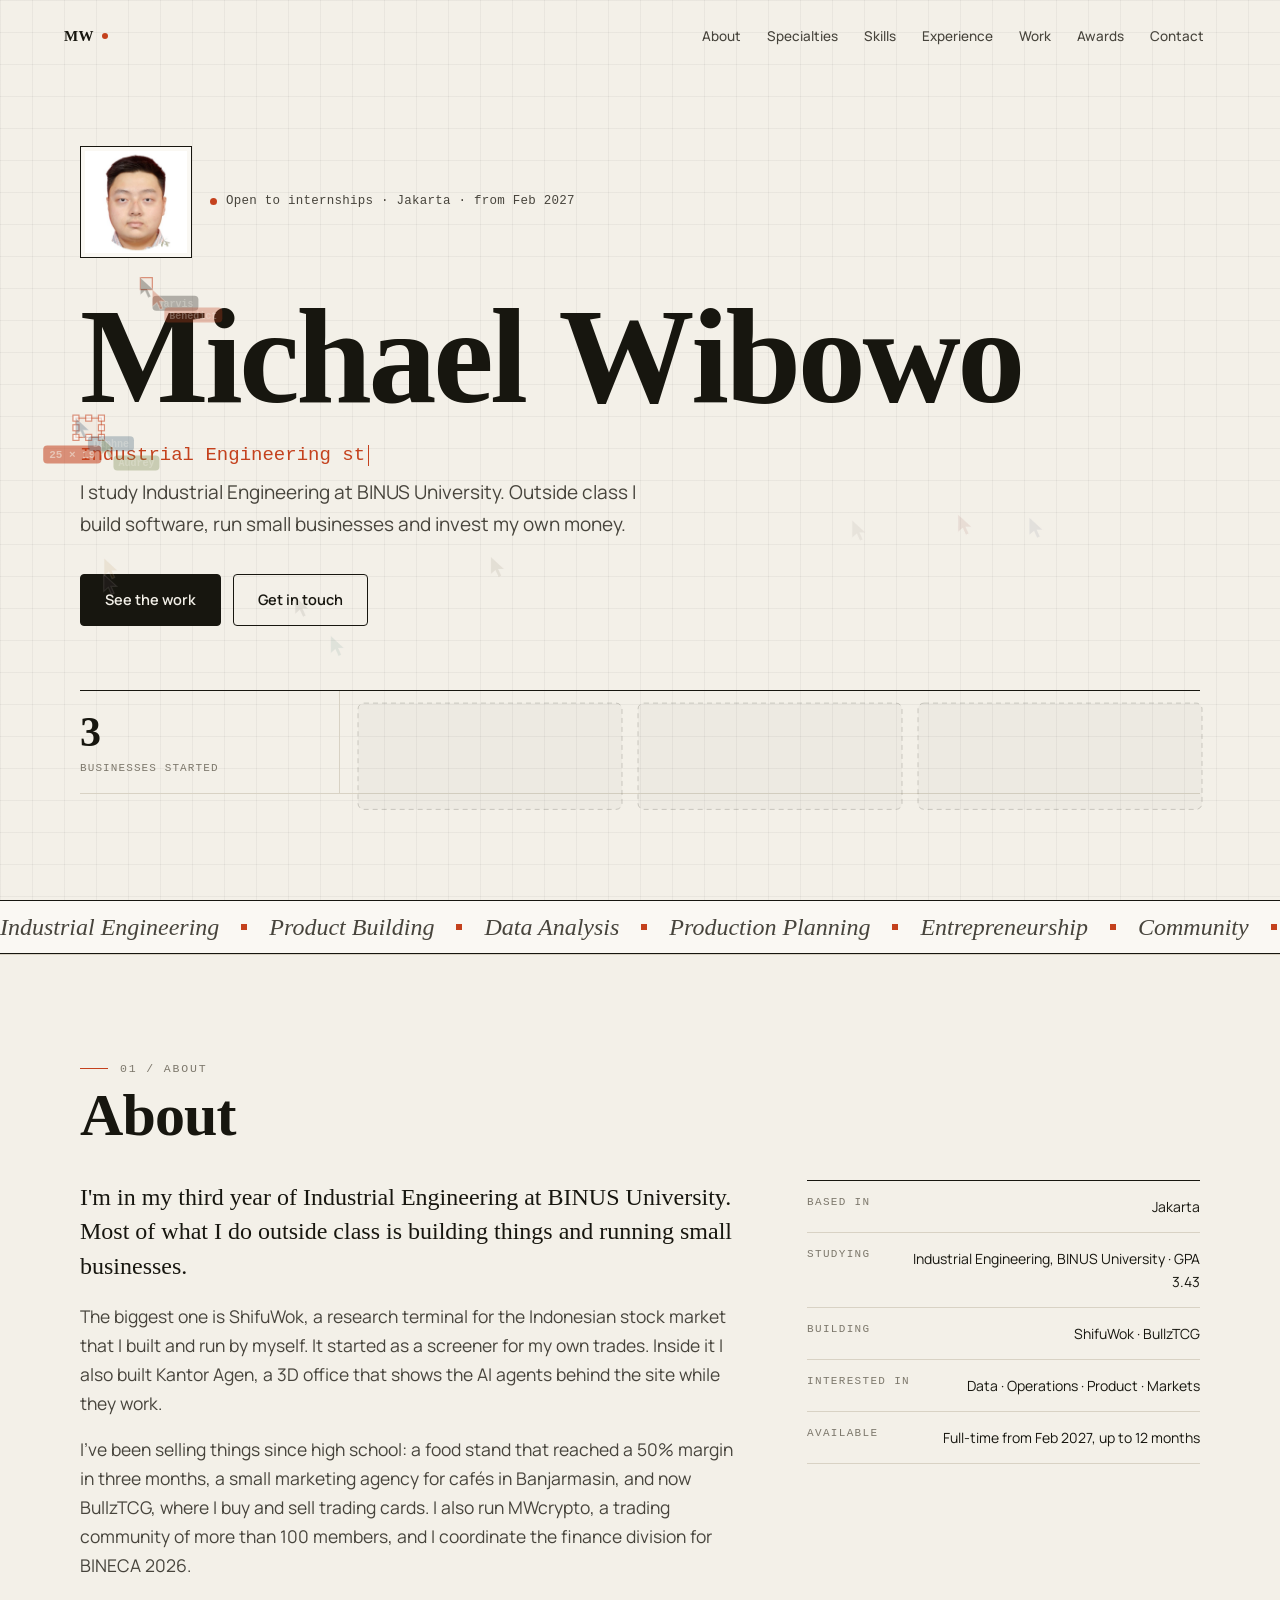
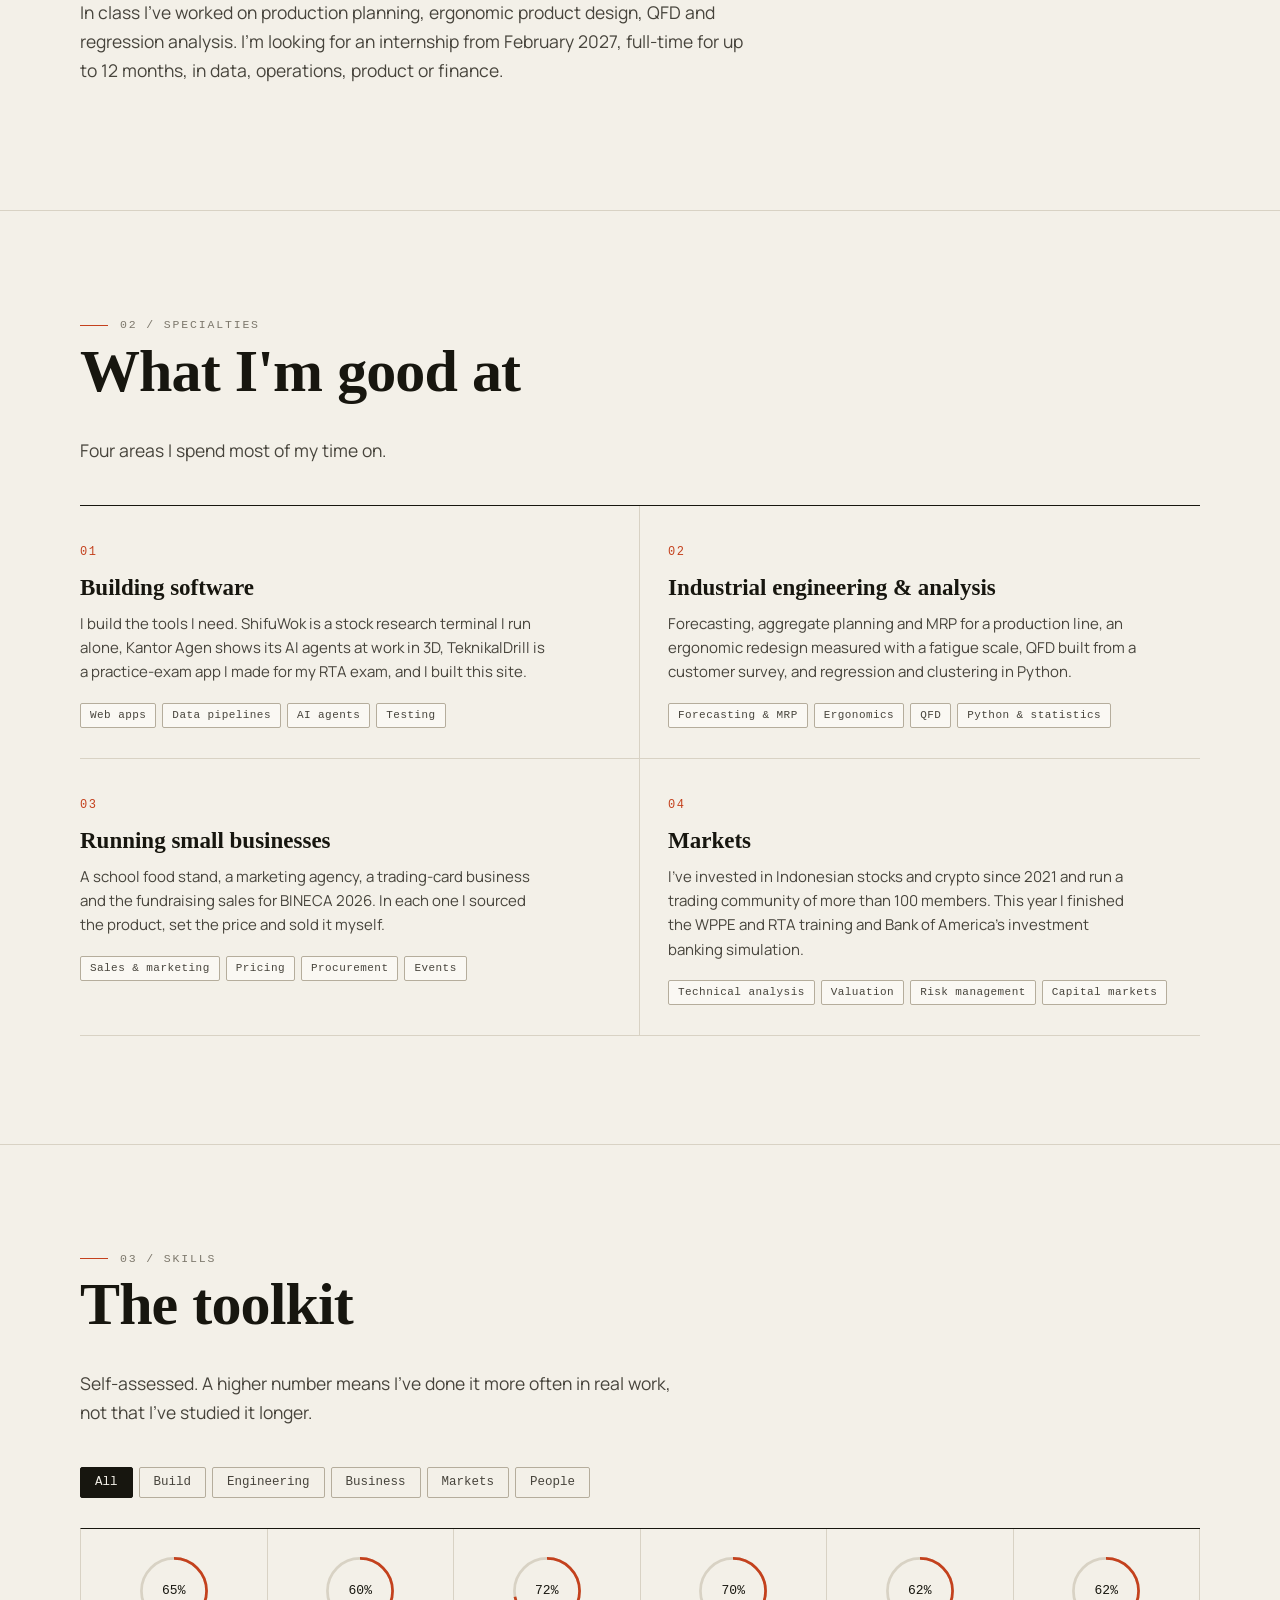
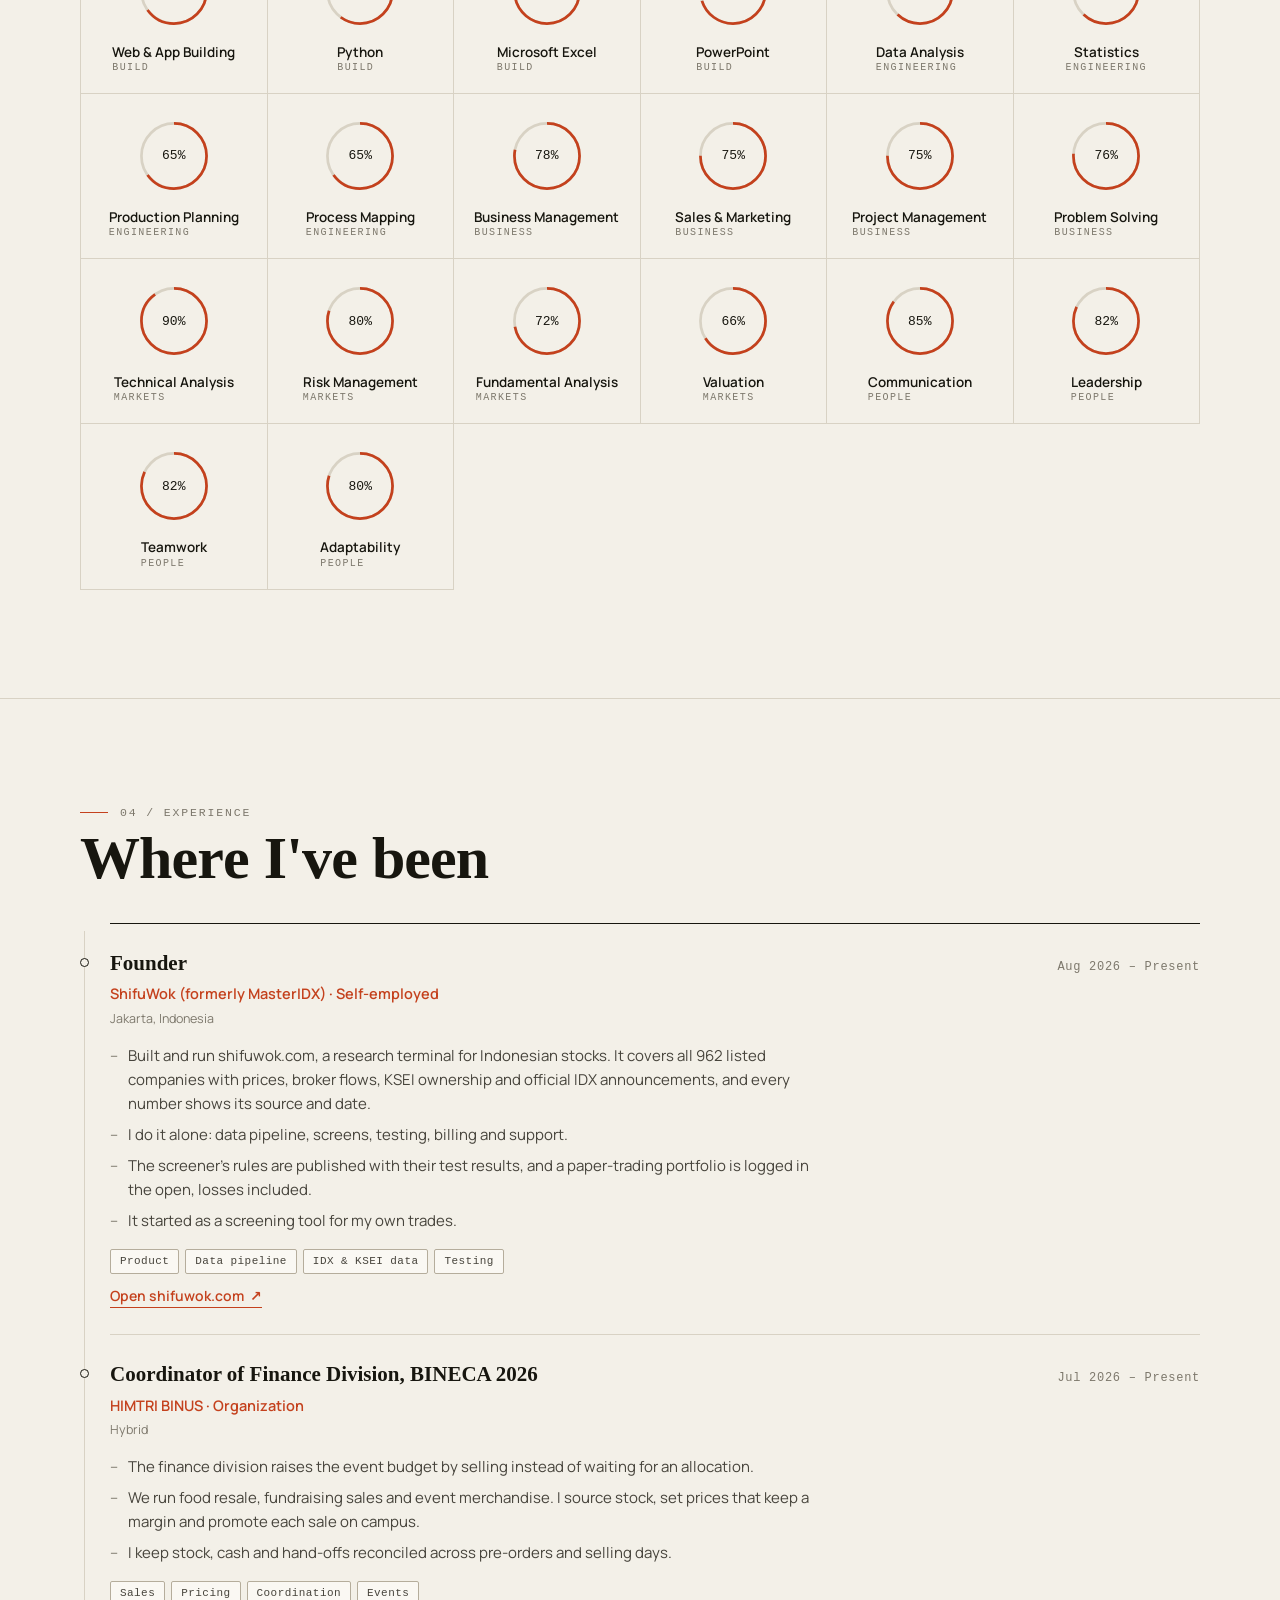
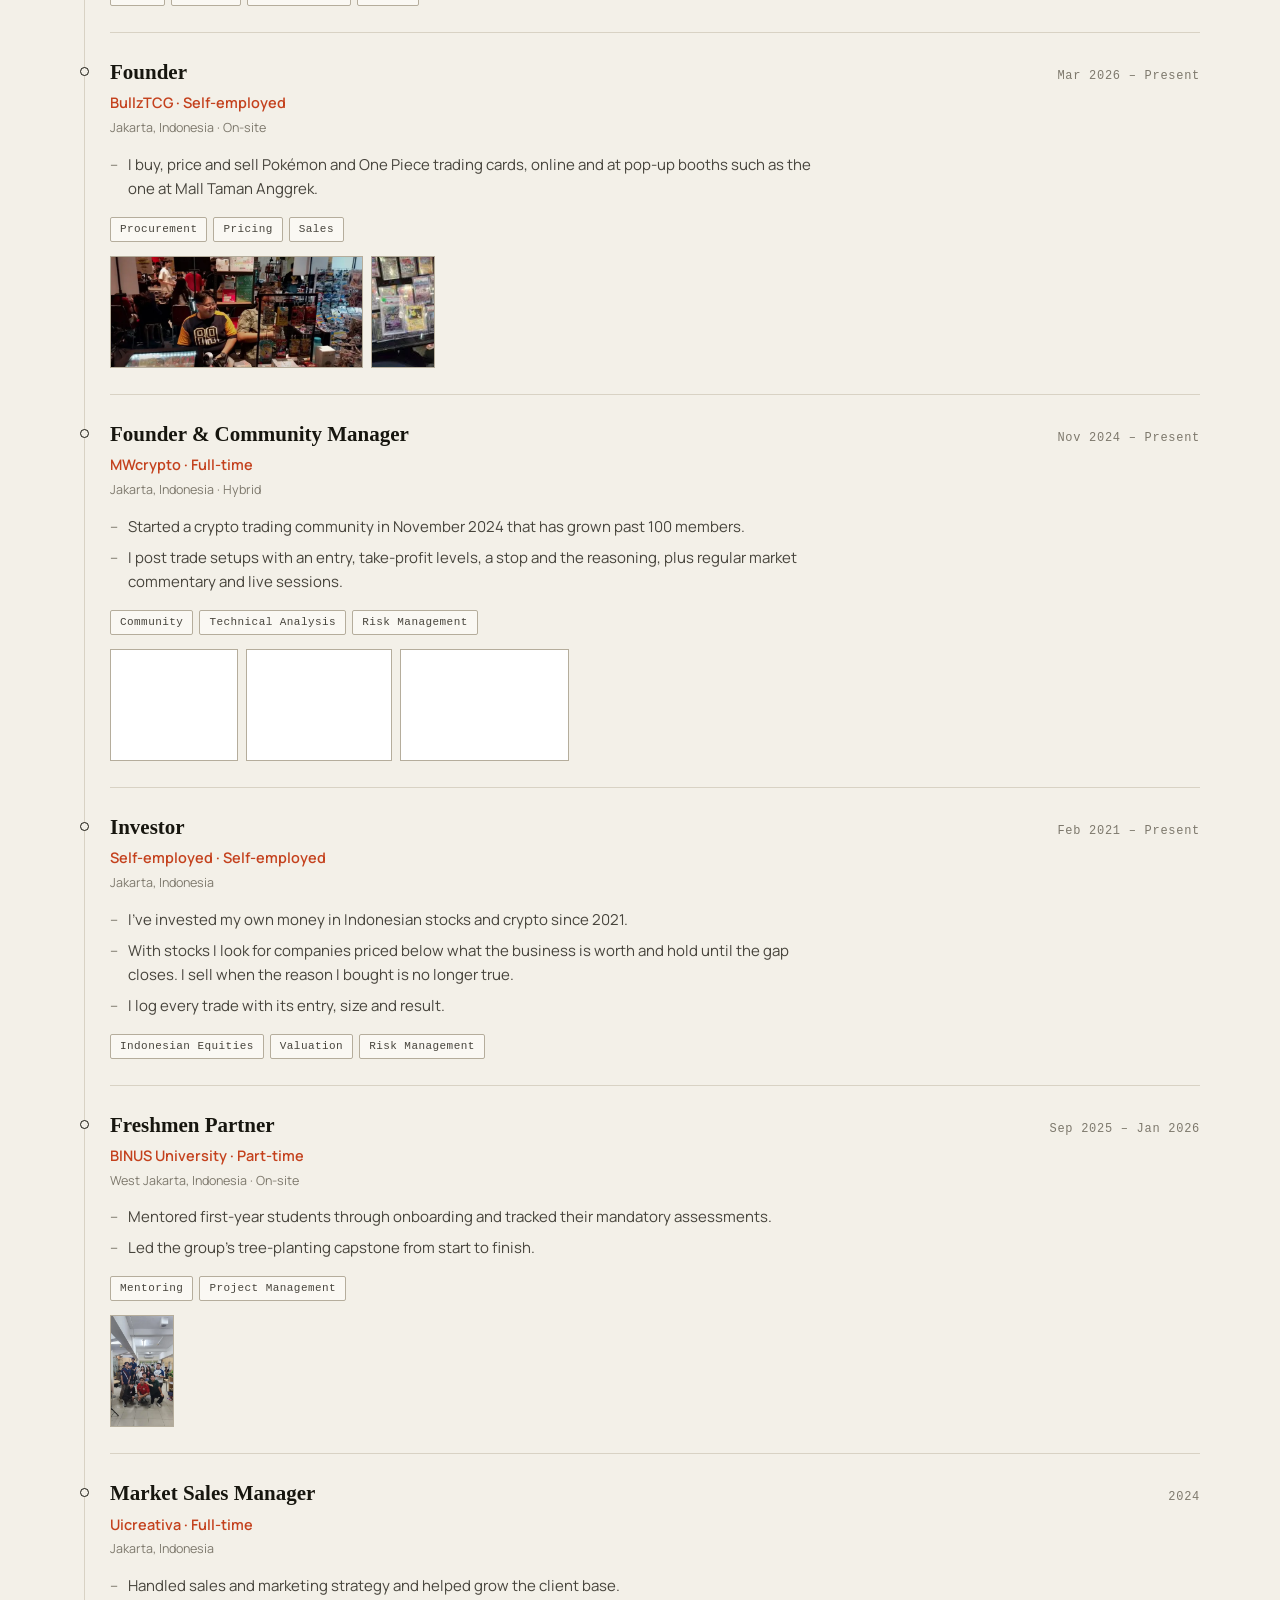
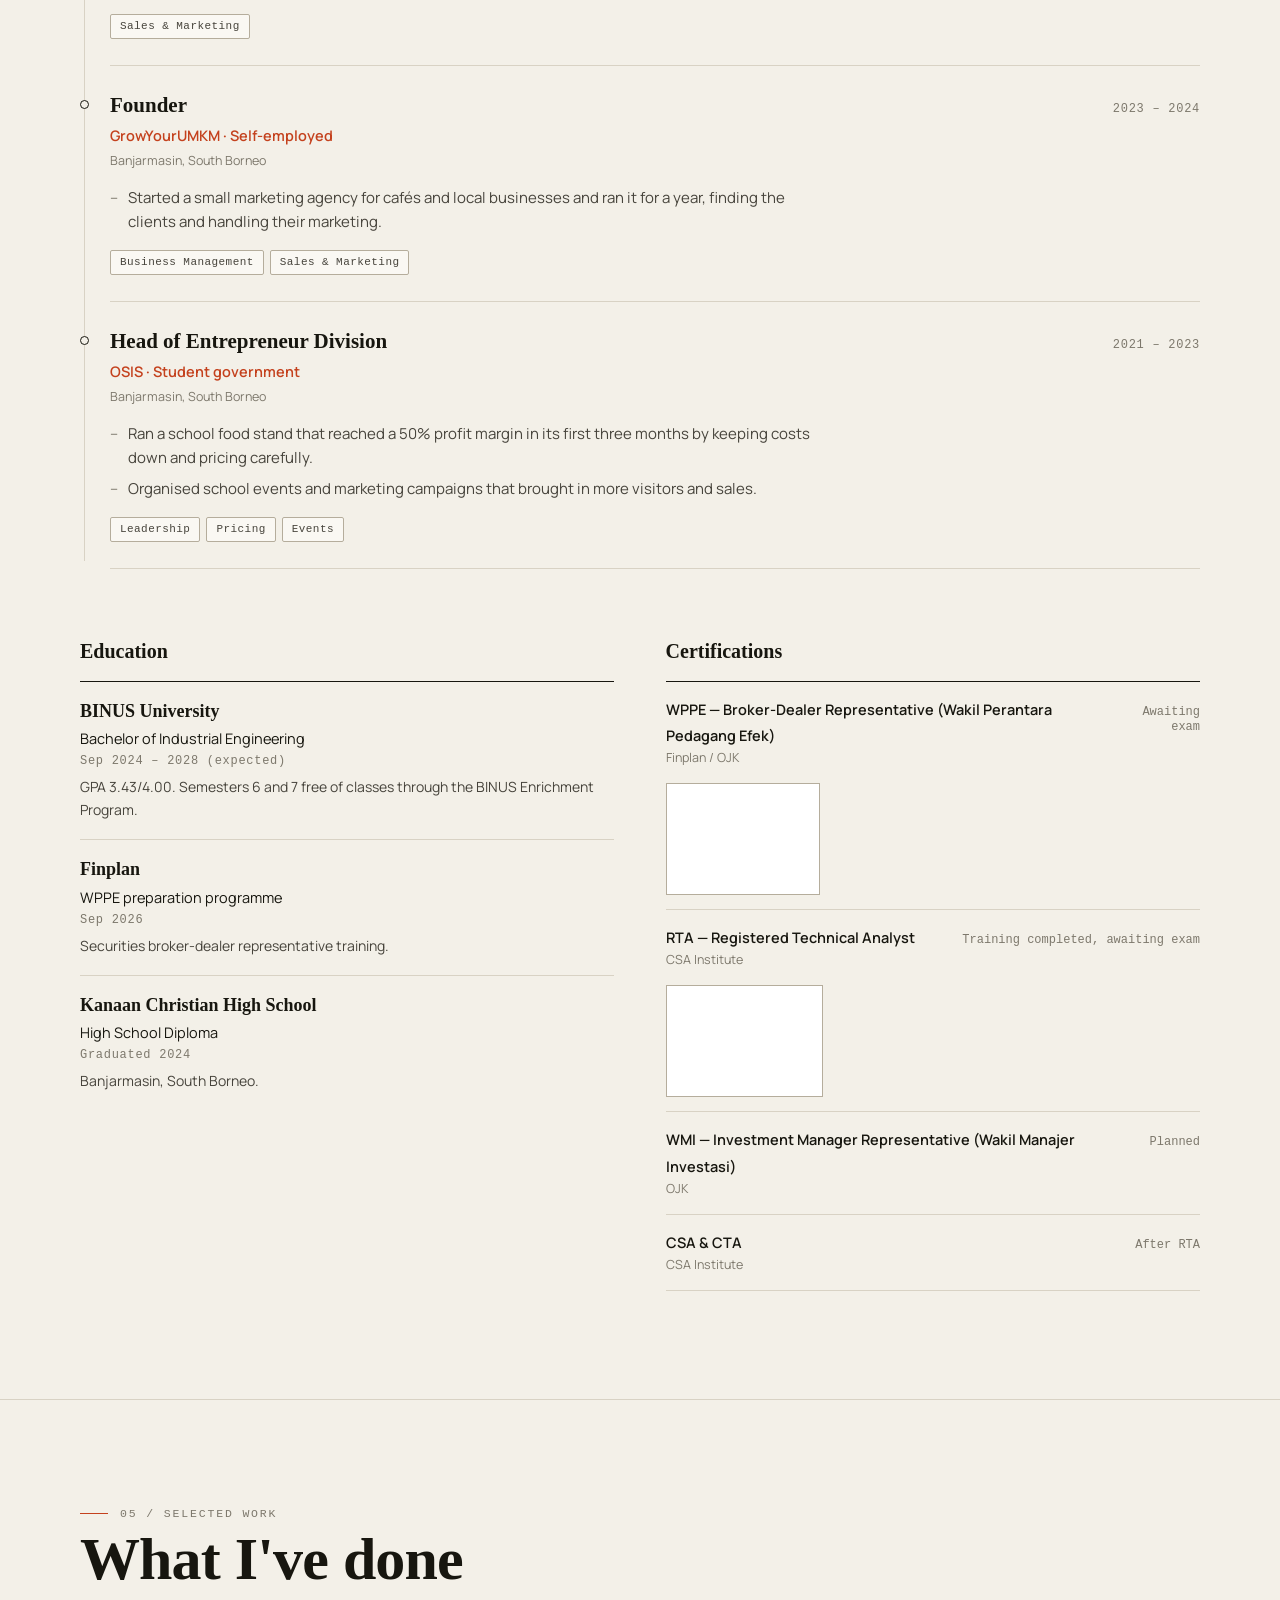
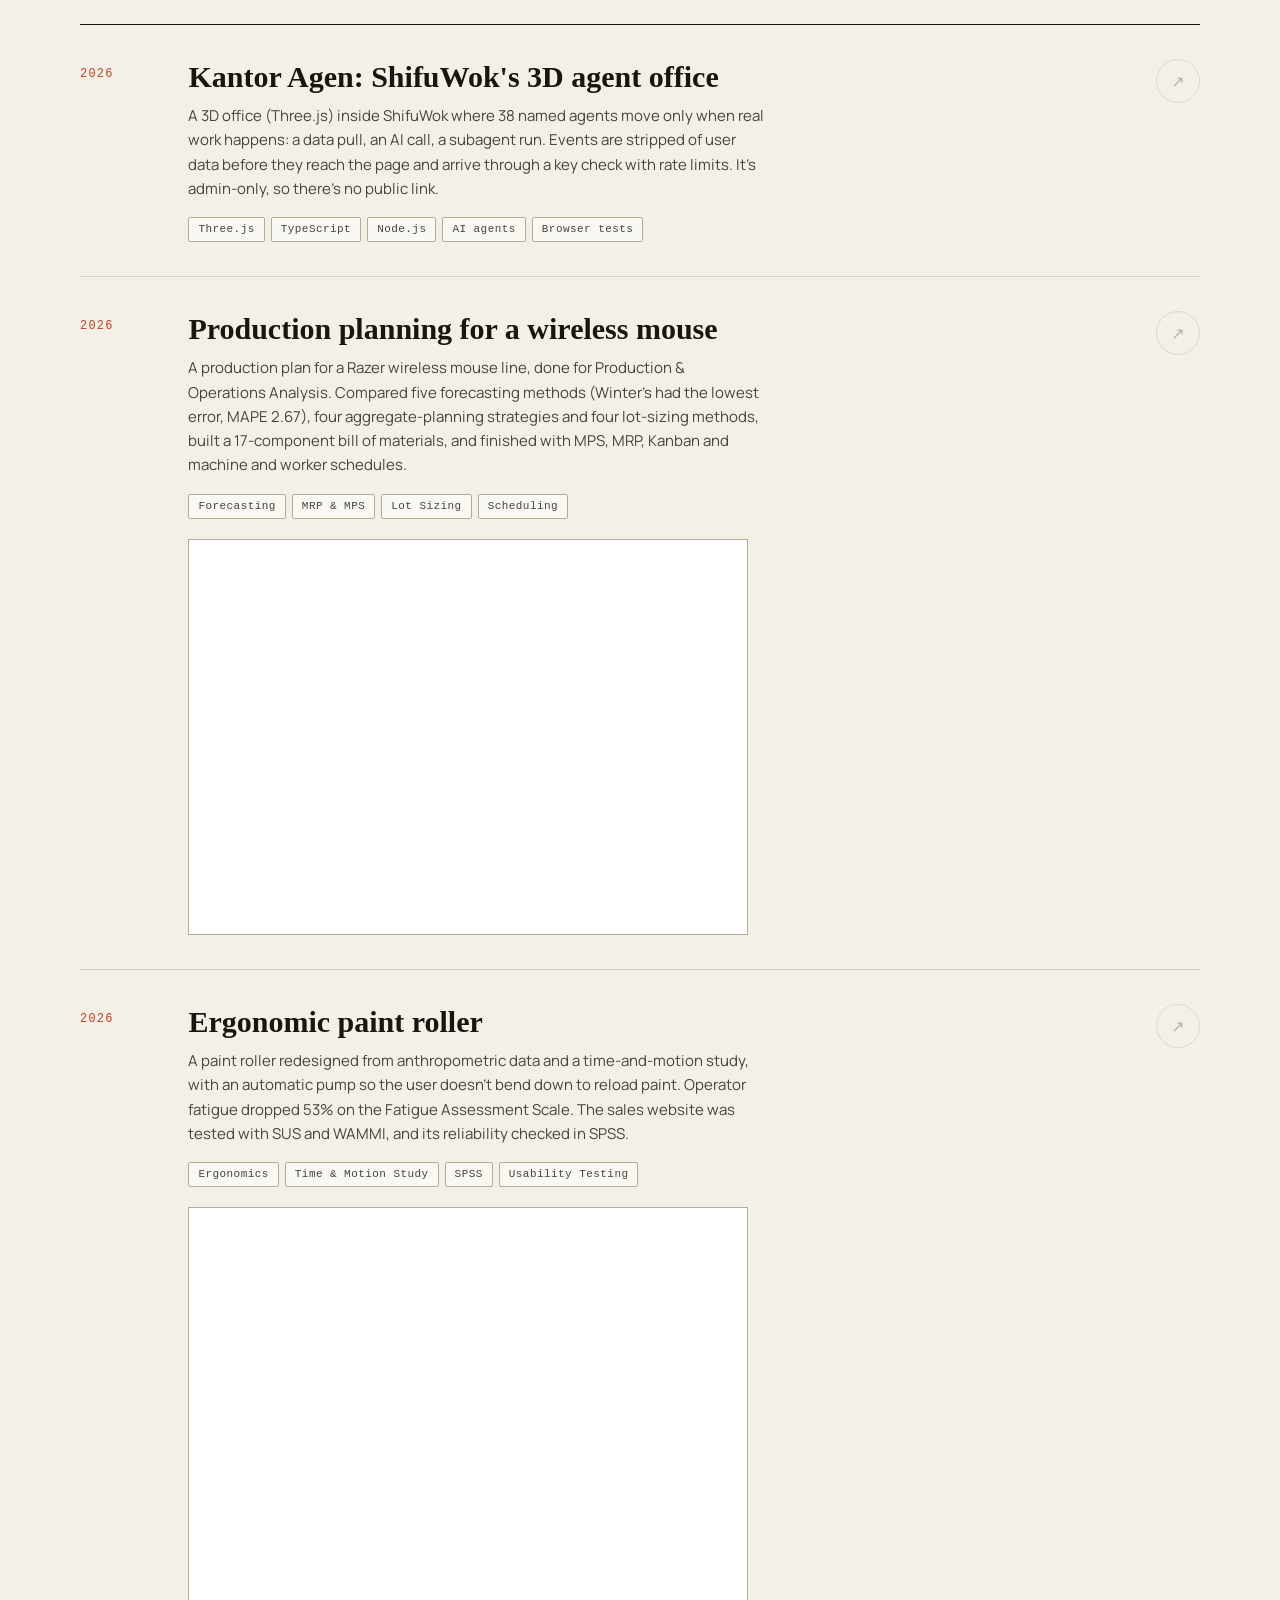
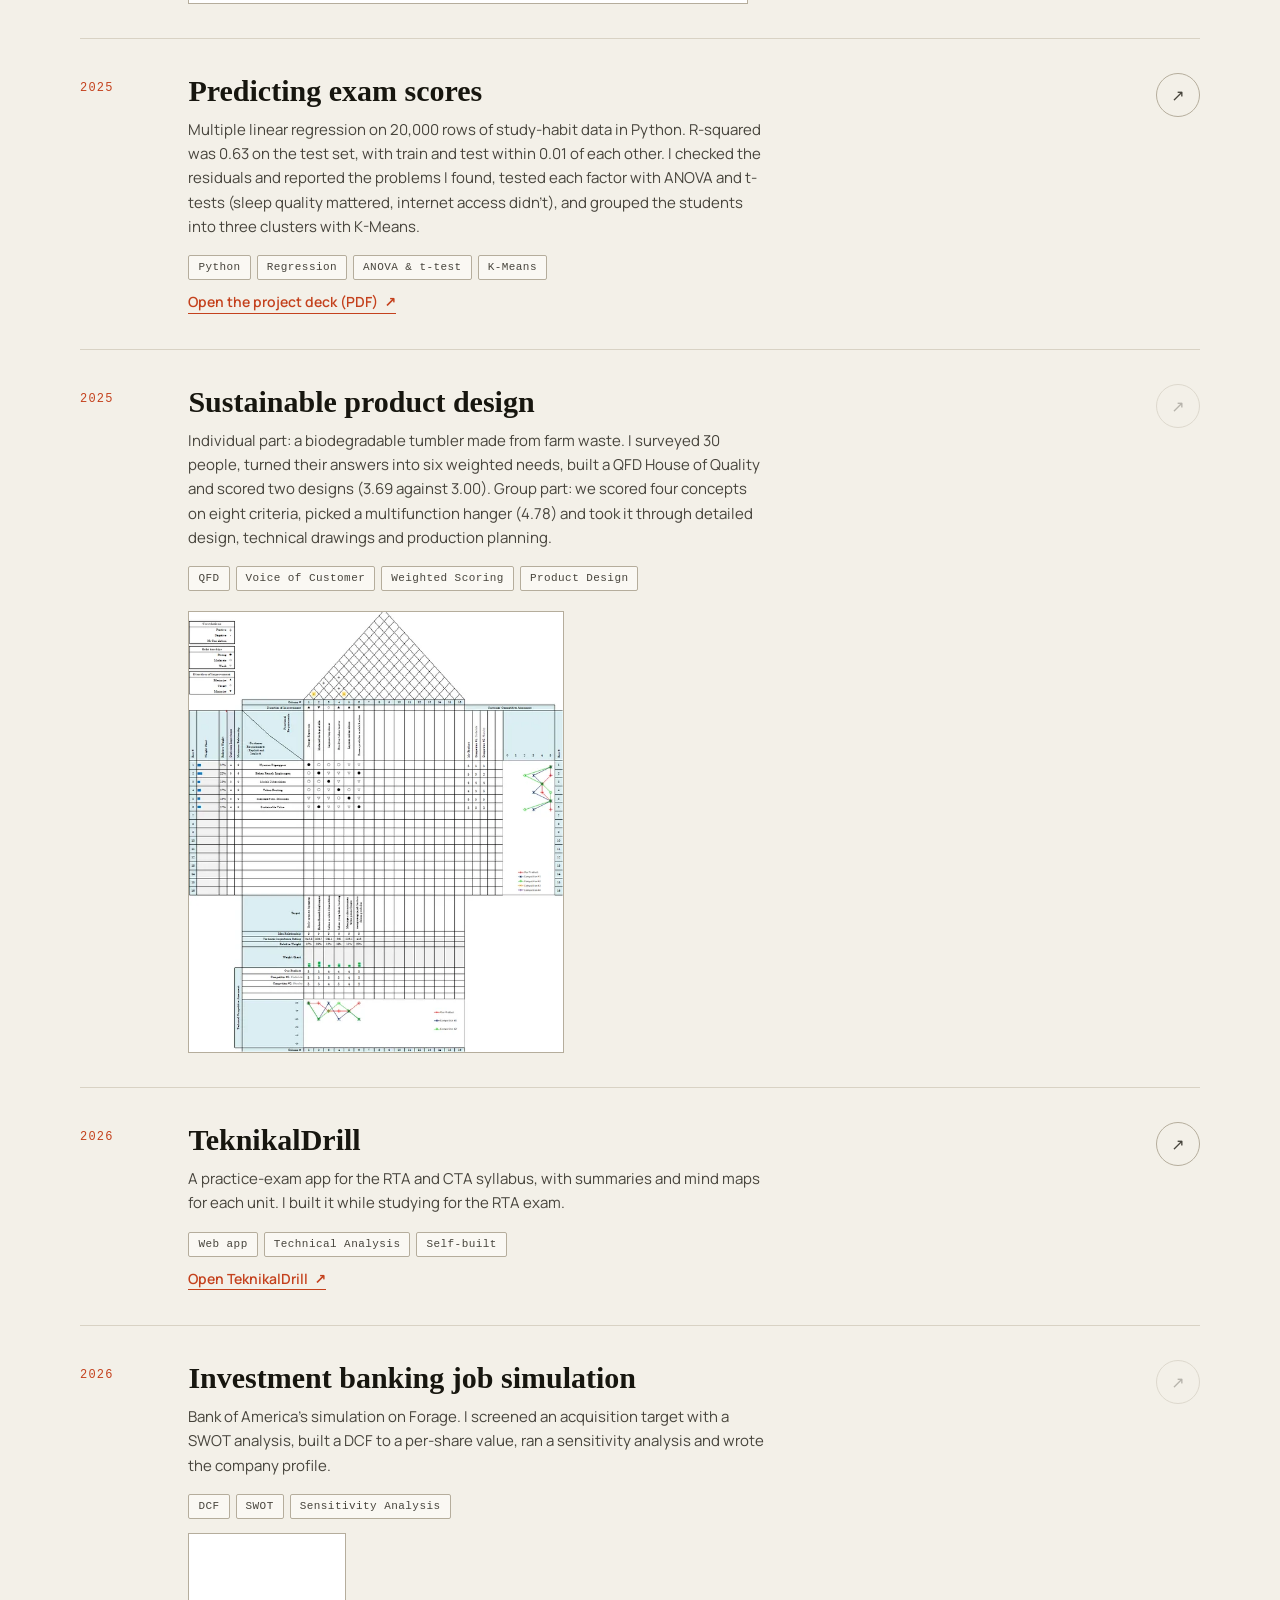
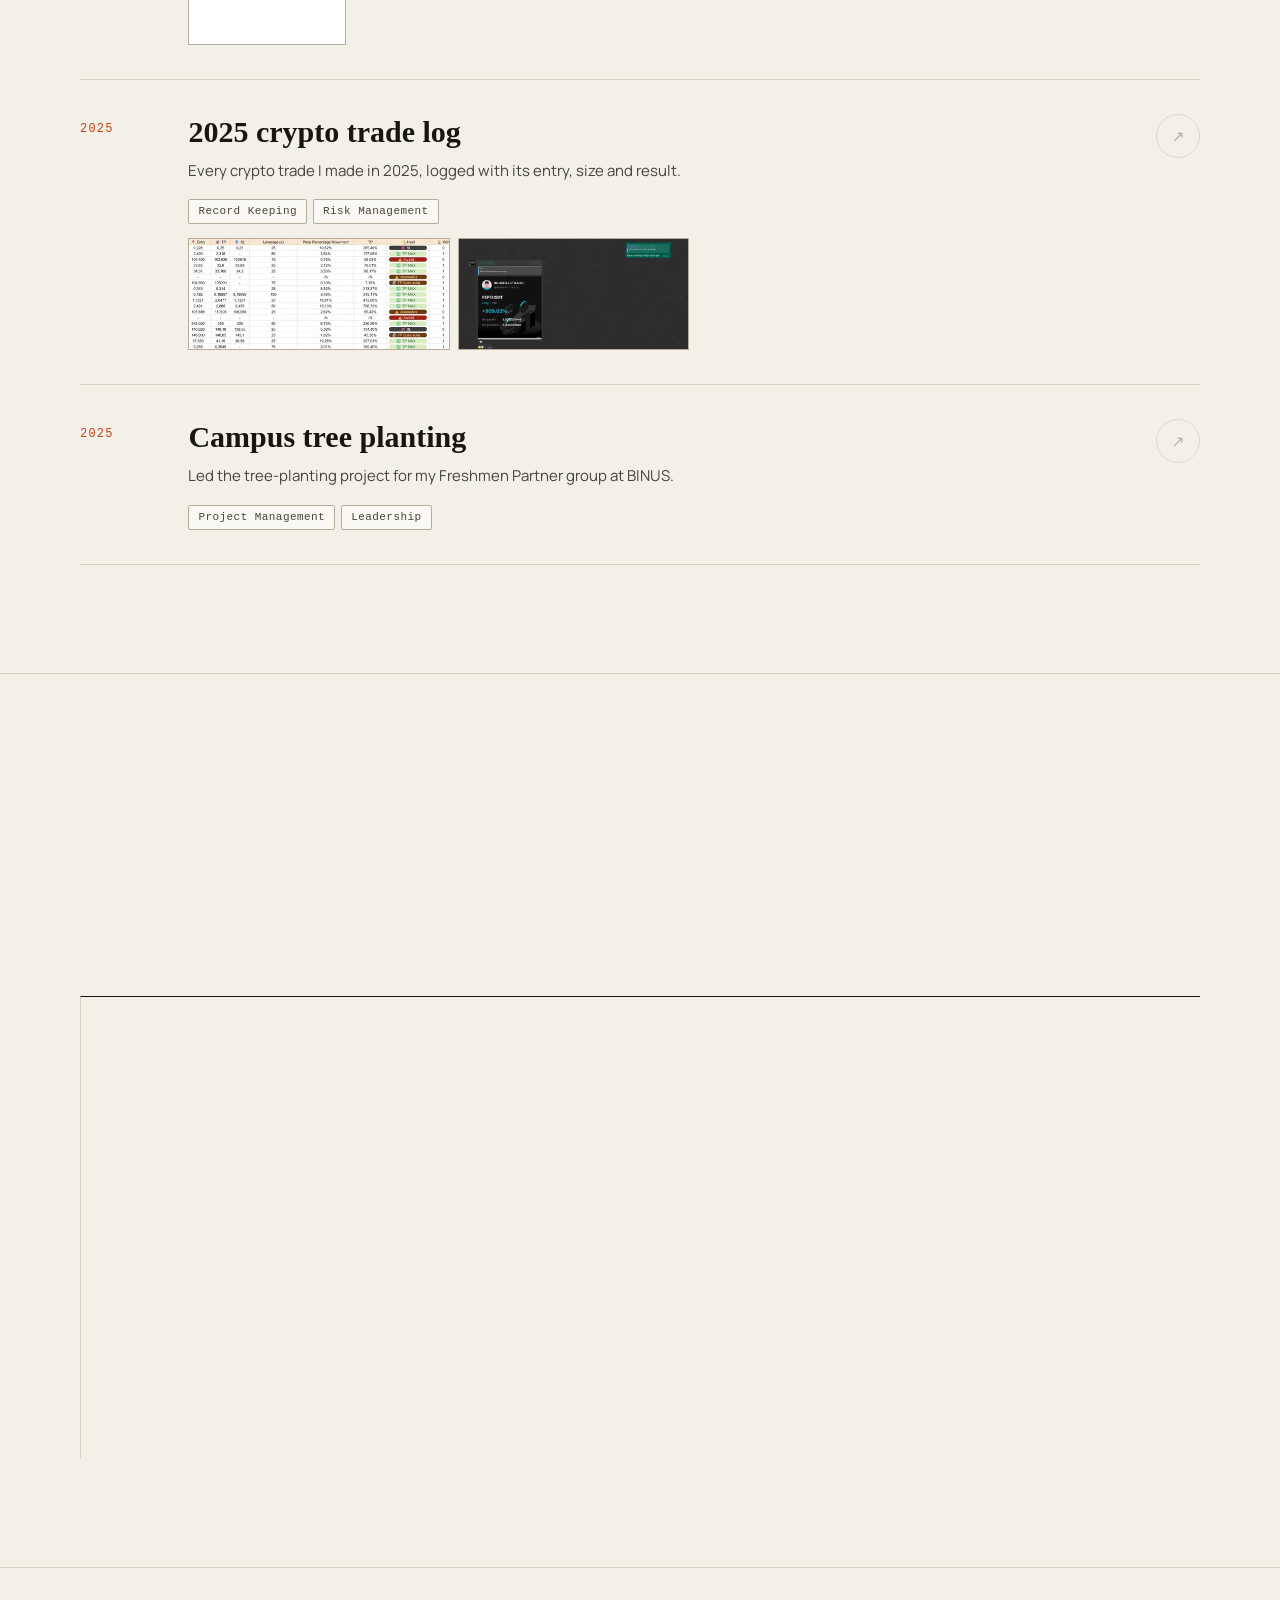
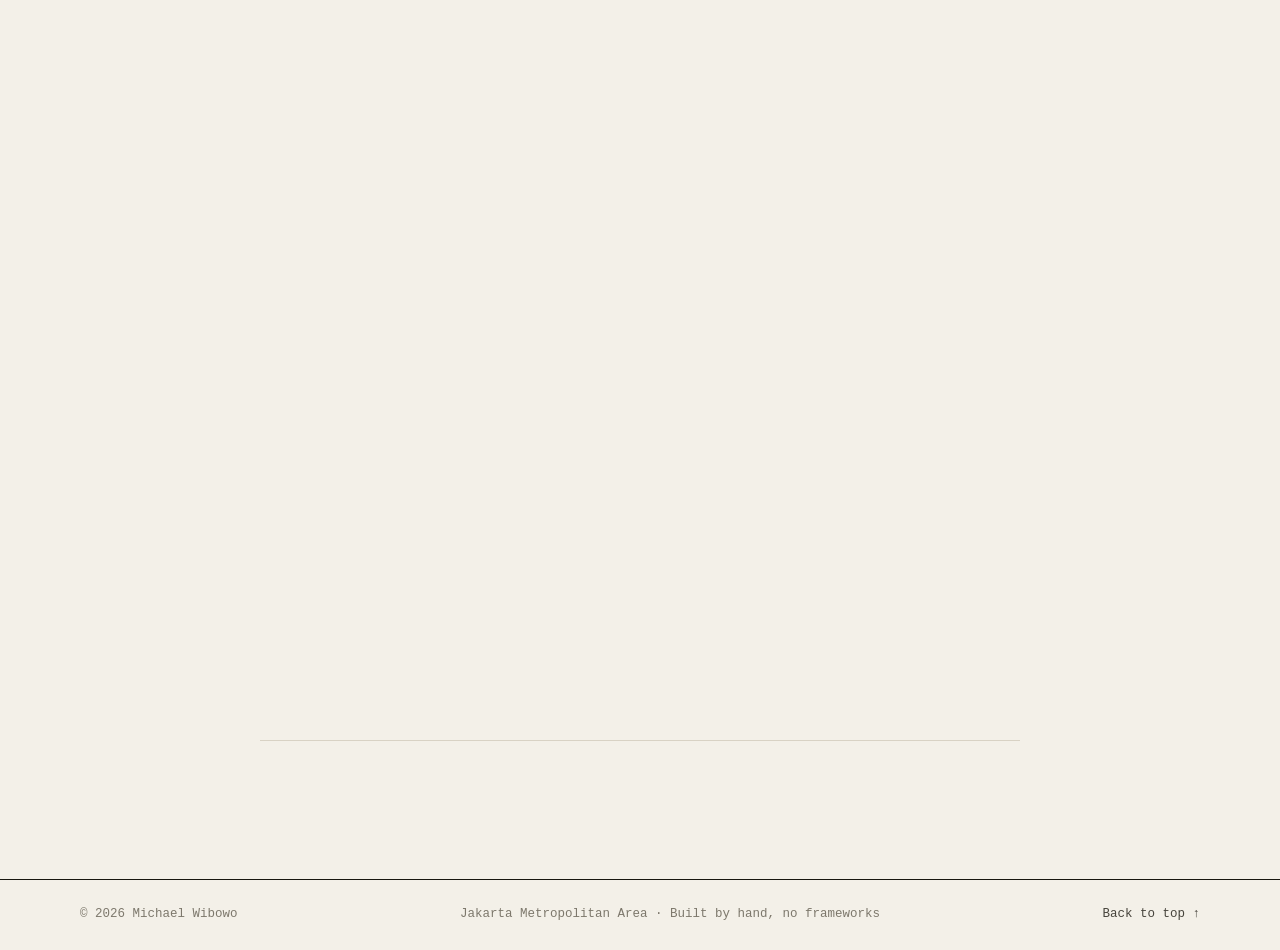
==== index.html @ 93b5dc85 "Rombak desain: kertas dan tinta, satu warna aksen, judul serif Tampilan lama (latar hitam, gradien c" ====
<!doctype html>
<html lang="en">
<head>
<meta charset="utf-8">
<meta name="viewport" content="width=device-width, initial-scale=1, viewport-fit=cover">
<title>Michael Wibowo — Portfolio</title>
<meta name="description" content="Michael Wibowo, Industrial Engineering student at BINUS. Builds ShifuWok, runs small businesses and a trading community, and is looking for an internship from February 2027.">
<meta name="theme-color" content="#f3f0e8">
<link rel="canonical" href="https://beixuantianjun.github.io/portfolio/">

<!-- Link previews. Crawlers read these before any JS runs, so unlike the rest
     of the page they are hardcoded rather than rendered from profile.js.
     If you change your name or headline there, change them here too. -->
<meta property="og:type" content="website">
<meta property="og:site_name" content="Michael Wibowo">
<meta property="og:title" content="Michael Wibowo — Portfolio">
<meta property="og:description" content="Industrial Engineering student at BINUS. Builds ShifuWok, runs small businesses and a trading community. Open to internships in Jakarta from February 2027.">
<meta property="og:url" content="https://beixuantianjun.github.io/portfolio/">
<meta property="og:image" content="https://beixuantianjun.github.io/portfolio/assets/og.png">
<meta property="og:image:width" content="1200">
<meta property="og:image:height" content="630">
<meta property="og:image:alt" content="Michael Wibowo — portfolio">
<meta name="twitter:card" content="summary_large_image">
<meta name="twitter:title" content="Michael Wibowo — Portfolio">
<meta name="twitter:description" content="Industrial Engineering student at BINUS. Builds ShifuWok, runs small businesses and a trading community. Open to internships in Jakarta from February 2027.">
<meta name="twitter:image" content="https://beixuantianjun.github.io/portfolio/assets/og.png">
<link rel="icon" href="data:image/svg+xml,<svg xmlns='http://www.w3.org/2000/svg' viewBox='0 0 100 100'><text y='.9em' font-size='90'>⚡</text></svg>">
<link rel="preload" href="assets/fonts/manrope-latin-800-normal.woff2" as="font" type="font/woff2" crossorigin>
<link rel="stylesheet" href="css/fonts.css?v=20261008c">
<link rel="stylesheet" href="css/style.css?v=20261110b">
</head>
<body>

<!-- background: faint graph paper -->
<div class="fx-grid" aria-hidden="true"></div>

<!-- preloader ----------------------------------------------------------- -->
<div class="loader" id="loader">
  <div class="loader__inner">
    <div class="loader__name" id="loaderName"></div>
    <div class="loader__bar"><i></i></div>
    <div class="loader__pct" id="loaderPct">0</div>
  </div>
</div>

<!-- scroll progress ----------------------------------------------------- -->
<div class="progress" aria-hidden="true"><i id="progressBar"></i></div>

<!-- nav ----------------------------------------------------------------- -->
<header class="nav" id="nav">
  <a class="nav__logo magnetic" href="#top"><span id="navInitials"></span><i class="nav__pulse"></i></a>
  <nav class="nav__links" id="navLinks" aria-label="Sections">
    <a href="#about">About</a>
    <a href="#specialties">Specialties</a>
    <a href="#skills">Skills</a>
    <a href="#experience">Experience</a>
    <a href="#work">Work</a>
    <a href="#awards">Awards</a>
    <a href="#contact">Contact</a>
    <i class="nav__ink" id="navInk" aria-hidden="true"></i>
  </nav>
  <button class="nav__burger" id="burger" aria-label="Open menu" aria-expanded="false"><span></span><span></span></button>
</header>

<main id="top">

  <!-- HERO -------------------------------------------------------------- -->
  <section class="hero" id="hero">
    <div class="hero__inner">
      <div class="hero__id reveal" data-reveal>
        <figure class="avatar" id="avatar" hidden><img id="avatarImg" alt="" width="320" height="320"></figure>
        <p class="hero__status"><i class="dot"></i><span id="heroAvailability"></span></p>
      </div>

      <h1 class="hero__name" id="heroName"></h1>

      <p class="hero__roles">
        <span class="hero__roleSwap"><span id="heroRole"></span><i class="caret"></i></span>
      </p>

      <p class="hero__tagline reveal" data-reveal id="heroTagline"></p>

      <div class="hero__actions reveal" data-reveal>
        <a class="btn btn--primary magnetic" href="#work"><span>See the work</span></a>
        <a class="btn btn--ghost magnetic" href="#contact"><span>Get in touch</span></a>
      </div>

      <ul class="hero__stats" id="heroStats"></ul>
    </div>

    <a class="hero__scroll" href="#about" aria-label="Scroll down"><span></span></a>
  </section>

  <!-- MARQUEE ----------------------------------------------------------- -->
  <div class="marquee" aria-hidden="true"><div class="marquee__track" id="marqueeTrack"></div></div>

  <!-- ABOUT ------------------------------------------------------------- -->
  <section class="section" id="about">
    <div class="wrap about">
      <div class="about__head">
        <p class="eyebrow reveal" data-reveal><i></i>01 / About</p>
        <h2 class="h2 split" id="aboutHeading"></h2>
      </div>
      <div class="about__body">
        <div class="about__text" id="aboutText"></div>
        <dl class="about__facts" id="aboutFacts"></dl>
      </div>
    </div>
  </section>

  <!-- SPECIALTIES ------------------------------------------------------- -->
  <section class="section" id="specialties">
    <div class="wrap">
      <p class="eyebrow reveal" data-reveal><i></i>02 / Specialties</p>
      <h2 class="h2 split">What I'm good at</h2>
      <p class="lede reveal" data-reveal>Four areas I spend most of my time on.</p>
      <div class="specs" id="specs"></div>
    </div>
  </section>

  <!-- SKILLS ------------------------------------------------------------ -->
  <section class="section" id="skills">
    <div class="wrap">
      <p class="eyebrow reveal" data-reveal><i></i>03 / Skills</p>
      <h2 class="h2 split">The toolkit</h2>
      <p class="lede reveal" data-reveal id="skillsNote"></p>
      <div class="skills__filters" id="skillFilters" role="tablist" aria-label="Filter skills"></div>
      <div class="skills__grid" id="skillsGrid"></div>
    </div>
  </section>

  <!-- EXPERIENCE -------------------------------------------------------- -->
  <section class="section" id="experience">
    <div class="wrap">
      <p class="eyebrow reveal" data-reveal><i></i>04 / Experience</p>
      <h2 class="h2 split">Where I've been</h2>
      <div class="timeline">
        <div class="timeline__rail" aria-hidden="true"><i id="timelineFill"></i></div>
        <ol class="timeline__list" id="timeline"></ol>
      </div>

      <div class="edu">
        <div class="edu__col">
          <h3 class="h3 reveal" data-reveal>Education</h3>
          <div id="education"></div>
        </div>
        <div class="edu__col">
          <h3 class="h3 reveal" data-reveal>Certifications</h3>
          <ul class="certs" id="certs"></ul>
        </div>
      </div>
    </div>
  </section>

  <!-- WORK -------------------------------------------------------------- -->
  <section class="section" id="work">
    <div class="wrap">
      <p class="eyebrow reveal" data-reveal><i></i>05 / Selected work</p>
      <h2 class="h2 split">What I've done</h2>
      <div class="projects" id="projects"></div>
    </div>
  </section>

  <!-- AWARDS ------------------------------------------------------------ -->
  <section class="section" id="awards">
    <div class="wrap">
      <p class="eyebrow reveal" data-reveal><i></i>06 / Achievements</p>
      <h2 class="h2 split">Competitions</h2>
      <p class="lede reveal" data-reveal>National and regional competitions in science, engineering, journalism and cooking.</p>
      <div class="awards" id="awards-grid"></div>
    </div>
  </section>

  <!-- CONTACT ----------------------------------------------------------- -->
  <section class="section section--contact" id="contact">
    <div class="wrap contact">
      <p class="eyebrow reveal" data-reveal><i></i>07 / Contact</p>
      <h2 class="h2 h2--xl split" id="contactHeading"></h2>
      <p class="lede reveal" data-reveal id="contactBlurb"></p>

      <form class="form reveal" data-reveal id="contactForm" novalidate>
        <div class="field">
          <input id="f-name" name="name" type="text" required placeholder=" " autocomplete="name">
          <label for="f-name">Your name</label><i class="field__line"></i>
        </div>
        <div class="field">
          <input id="f-email" name="email" type="email" required placeholder=" " autocomplete="email">
          <label for="f-email">Email</label><i class="field__line"></i>
        </div>
        <div class="field field--full">
          <textarea id="f-msg" name="message" rows="4" required placeholder=" "></textarea>
          <label for="f-msg">What's on your mind?</label><i class="field__line"></i>
        </div>
        <button class="btn btn--primary magnetic" type="submit"><span id="contactCta">Send</span></button>
        <p class="form__note" id="formNote" role="status" aria-live="polite"></p>
      </form>

      <ul class="social" id="social"></ul>
    </div>
  </section>
</main>

<footer class="foot">
  <div class="wrap foot__inner">
    <span id="footName"></span>
    <span class="foot__meta"><span id="footYear"></span> · Built by hand, no frameworks</span>
    <a href="#top" class="foot__top magnetic">Back to top ↑</a>
  </div>
</footer>

<script src="js/profile.js?v=20261110a"></script>
<script src="js/swarm.js?v=20261110b"></script>
<script src="js/main.js?v=20261110b"></script>
</body>
</html>
---- css/fonts.css ----
/* Self-hosted Manrope — no CDN, works offline and on any host. */
@font-face{font-family:"Manrope";font-style:normal;font-weight:300;font-display:swap;
  src:url("../assets/fonts/manrope-latin-300-normal.woff2") format("woff2")}
@font-face{font-family:"Manrope";font-style:normal;font-weight:400;font-display:swap;
  src:url("../assets/fonts/manrope-latin-400-normal.woff2") format("woff2")}
@font-face{font-family:"Manrope";font-style:normal;font-weight:500;font-display:swap;
  src:url("../assets/fonts/manrope-latin-500-normal.woff2") format("woff2")}
@font-face{font-family:"Manrope";font-style:normal;font-weight:600;font-display:swap;
  src:url("../assets/fonts/manrope-latin-600-normal.woff2") format("woff2")}
@font-face{font-family:"Manrope";font-style:normal;font-weight:700;font-display:swap;
  src:url("../assets/fonts/manrope-latin-700-normal.woff2") format("woff2")}
@font-face{font-family:"Manrope";font-style:normal;font-weight:800;font-display:swap;
  src:url("../assets/fonts/manrope-latin-800-normal.woff2") format("woff2")}
---- css/style.css ----
/* ==========================================================================
   Portfolio — paper and ink.

   November 2026 redesign. The old look (black background, cyan-violet-pink
   gradient, glowing blobs, glass cards, particle field, custom cursor) was
   the default look of generated sites. This one is built like a printed
   engineering notebook: warm paper, near-black ink, one accent colour used
   only where something needs pointing at, a serif for headings, and rules
   instead of glowing boxes. Design system first, then components.
   ========================================================================== */

/* --- tokens --------------------------------------------------------------- */
:root{
  --paper:#f3f0e8;        /* page */
  --paper-2:#faf8f3;      /* cards, a step lighter than the page */
  --ink:#17160f;          /* text, rules that matter, solid buttons */
  --ink-2:#47443c;        /* body copy */
  --ink-3:#7d786c;        /* labels, dates, quiet text */
  --line:#d8d2c4;         /* hairlines */
  --line-2:#b5ad9c;       /* hairlines on hover */

  --accent:#c4411d;       /* the only colour: markup red, used sparingly */
  --accent-soft:rgba(196,65,29,.1);

  --serif:"Iowan Old Style","Palatino Linotype",Palatino,"Book Antiqua",Georgia,"Times New Roman",serif;
  --font:"Manrope",system-ui,-apple-system,"Segoe UI",Roboto,sans-serif;
  --mono:ui-monospace,SFMono-Regular,"SF Mono",Menlo,Consolas,monospace;

  --wrap:1120px;
  --gutter:clamp(20px,5vw,64px);
  --r:4px;

  --ease:cubic-bezier(.22,1,.36,1);
  --ease-io:cubic-bezier(.65,0,.35,1);

  /* read by js/swarm.js so the build boxes match the page */
  --swarm-select:#c4411d;
  --swarm-wire:rgba(23,22,15,.18);
}

*,*::before,*::after{box-sizing:border-box}
html{scroll-behavior:smooth;-webkit-text-size-adjust:100%}
body{
  margin:0;background:var(--paper);color:var(--ink);
  font:400 16px/1.65 var(--font);
  -webkit-font-smoothing:antialiased;
  overflow-x:hidden;
}
body.is-locked{overflow:hidden}
img{max-width:100%;display:block}
/* class display rules beat the UA sheet, so make hidden win explicitly */
[hidden]{display:none!important}
a{color:inherit;text-decoration:none}
button,input,textarea{font:inherit;color:inherit}
::selection{background:var(--accent);color:var(--paper)}

:focus-visible{outline:2px solid var(--accent);outline-offset:3px;border-radius:2px}

.wrap{width:min(var(--wrap),100% - var(--gutter)*2);margin-inline:auto}

/* --- background: faint graph paper, nothing that moves -------------------- */
.fx-grid{
  position:fixed;inset:0;z-index:0;pointer-events:none;
  background-image:
    linear-gradient(rgba(23,22,15,.045) 1px,transparent 1px),
    linear-gradient(90deg,rgba(23,22,15,.045) 1px,transparent 1px);
  background-size:32px 32px;
}
main,.nav,.foot,.marquee{position:relative;z-index:2}

/* --- loader --------------------------------------------------------------- */
.loader{position:fixed;inset:0;z-index:900;background:var(--paper);display:grid;place-items:center;
  transition:opacity .6s var(--ease),visibility .6s}
.loader.is-done{opacity:0;visibility:hidden}
.loader__inner{width:min(320px,72vw);text-align:left}
.loader__name{font:500 12px/1 var(--mono);letter-spacing:.18em;text-transform:uppercase;color:var(--ink-3);margin-bottom:14px}
.loader__bar{height:1px;background:var(--line);overflow:hidden}
.loader__bar i{display:block;height:100%;width:0;background:var(--ink)}
.loader__pct{margin-top:12px;font:500 11px/1 var(--mono);color:var(--ink-3);letter-spacing:.14em}

/* --- scroll progress ------------------------------------------------------ */
.progress{position:fixed;top:0;left:0;right:0;height:2px;z-index:80;background:transparent}
.progress i{display:block;height:100%;width:0;background:var(--accent)}

/* --- nav ------------------------------------------------------------------ */
.nav{
  position:fixed;top:0;left:0;right:0;z-index:70;
  display:flex;align-items:center;justify-content:space-between;
  padding:calc(18px + env(safe-area-inset-top,0px)) var(--gutter) 18px;
  transition:padding .4s var(--ease),background .4s,border-color .4s;
  border-bottom:1px solid transparent;
}
.nav.is-stuck{
  padding-top:calc(11px + env(safe-area-inset-top,0px));padding-bottom:11px;
  background:rgba(243,240,232,.94);border-bottom-color:var(--line);
}
.nav__logo{display:inline-flex;align-items:center;gap:8px;font:700 15px/1 var(--serif);letter-spacing:.02em}
.nav__pulse{width:6px;height:6px;border-radius:50%;background:var(--accent)}

.nav__links{position:relative;display:flex;gap:2px}
.nav__links a{
  position:relative;z-index:1;padding:7px 12px;font-size:13.5px;
  font-weight:500;color:var(--ink-2);transition:color .25s
}
.nav__links a:hover{color:var(--ink)}
.nav__links a.is-active{color:var(--ink)}
.nav__links a.is-active::after{content:"";position:absolute;left:12px;right:12px;bottom:2px;height:1px;background:var(--accent)}
.nav__ink{display:none}
.nav__burger{display:none;width:42px;height:42px;border:1px solid var(--line-2);background:var(--paper-2);
  border-radius:var(--r);cursor:pointer;padding:0;position:relative}
.nav__burger span{position:absolute;left:11px;width:20px;height:1.5px;background:var(--ink);transition:transform .35s var(--ease)}
.nav__burger span:nth-child(1){top:17px}
.nav__burger span:nth-child(2){top:23px}
.nav__burger[aria-expanded="true"] span:nth-child(1){transform:translateY(3px) rotate(45deg)}
.nav__burger[aria-expanded="true"] span:nth-child(2){transform:translateY(-3px) rotate(-45deg)}
@media (max-width:860px){
  .nav__burger{display:block}
  .nav__links{
    position:fixed;inset:0;flex-direction:column;justify-content:center;align-items:center;gap:4px;
    background:var(--paper);
    opacity:0;visibility:hidden;transition:opacity .3s var(--ease),visibility .3s;
  }
  .nav__links.is-open{opacity:1;visibility:visible}
  .nav__links a{font:600 28px/1.2 var(--serif);padding:10px 20px;color:var(--ink)}
  .nav__links a.is-active::after{display:none}
}

/* --- buttons -------------------------------------------------------------- */
.btn{
  position:relative;display:inline-flex;align-items:center;justify-content:center;
  padding:13px 24px;border-radius:var(--r);font-weight:600;font-size:14.5px;
  border:1px solid var(--ink);cursor:pointer;background:transparent;color:var(--ink);
  transition:background .2s,color .2s,border-color .2s;
}
.btn span{position:relative}
.btn:hover{background:var(--ink);color:var(--paper)}
.btn--primary{background:var(--ink);color:var(--paper)}
.btn--primary:hover{background:var(--accent);border-color:var(--accent);color:var(--paper)}
.btn--ghost{color:var(--ink)}

/* --- type ----------------------------------------------------------------- */
.h2{
  font:600 clamp(34px,5.6vw,60px)/1.05 var(--serif);letter-spacing:-.015em;
  margin:.15em 0 .55em;color:var(--ink);
}
.h2--xl{font-size:clamp(40px,7.5vw,84px)}
.h3{font:600 20px/1.2 var(--serif);margin:0 0 18px}
.lede{max-width:56ch;color:var(--ink-2);font-size:clamp(15px,1.6vw,17.5px);margin:0 0 40px}
.eyebrow{
  display:flex;align-items:center;gap:12px;margin:0 0 4px;
  font:500 11.5px/1 var(--mono);letter-spacing:.16em;text-transform:uppercase;color:var(--ink-3);
}
.eyebrow i{width:28px;height:1px;background:var(--accent);display:block}

/* split-text: each char is its own span so it can stagger in */
.split .ch{display:inline-block;transform:translateY(60%);opacity:0}
.split.is-in .ch{transform:none;opacity:1;transition:transform .6s var(--ease),opacity .5s;transition-delay:calc(var(--i)*14ms)}
.ch.sp{display:inline-block;width:.25em}
.word{display:inline-block;white-space:nowrap}

/* generic reveal: a short rise, no blur */
[data-reveal]{opacity:0;transform:translateY(14px);
  transition:opacity .6s var(--ease),transform .6s var(--ease)}
[data-reveal].is-in{opacity:1;transform:none}

.section{padding:clamp(80px,12vh,130px) 0;position:relative;border-top:1px solid var(--line)}
.section--contact{padding-bottom:clamp(60px,9vh,100px)}

/* --- hero ----------------------------------------------------------------- */
.hero{position:relative;min-height:100svh;display:flex;align-items:center;padding:120px 0 80px}
.hero__canvas{display:none}
.hero__inner{position:relative;z-index:2;width:min(var(--wrap),100% - var(--gutter)*2);margin-inline:auto}

/* photo + status sit on one row; the row wraps before the photo shrinks */
.hero__id{display:flex;align-items:center;gap:18px;flex-wrap:wrap;margin:0 0 34px}

.avatar{
  position:relative;flex:none;width:112px;height:112px;margin:0;
  padding:4px;background:var(--paper-2);border:1px solid var(--ink);
}
.avatar img{width:100%;height:100%;object-fit:cover;object-position:center;display:block}
@media (max-width:560px){.avatar{width:88px;height:88px}}

.hero__status{
  display:inline-flex;align-items:center;gap:9px;margin:0;
  font:500 12.5px/1.3 var(--mono);color:var(--ink-2);letter-spacing:.02em;
}
.hero__status .dot{width:7px;height:7px;border-radius:50%;background:var(--accent)}

.hero__name{
  margin:0;font:600 clamp(52px,11vw,136px)/.95 var(--serif);letter-spacing:-.025em;color:var(--ink);
}
.hero__name .ch{display:inline-block;opacity:0;transform:translateY(.35em)}
.hero__name.is-in .ch{opacity:1;transform:none;transition:transform .7s var(--ease),opacity .6s;transition-delay:calc(var(--i)*24ms)}

.hero__roles{display:flex;align-items:baseline;gap:12px;flex-wrap:wrap;margin:22px 0 8px;
  font:500 clamp(15px,2vw,19px)/1.3 var(--mono);color:var(--accent)}
.hero__roleSwap{display:inline-flex;align-items:baseline}
.caret{width:1px;height:1.1em;background:var(--accent);margin-left:3px;align-self:center;animation:blink 1s steps(2) infinite}
@keyframes blink{50%{opacity:0}}

.hero__tagline{max-width:48ch;color:var(--ink-2);font-size:clamp(16px,1.8vw,19px);margin:10px 0 34px}
.hero__actions{display:flex;gap:12px;flex-wrap:wrap}

.hero__stats{
  list-style:none;margin:64px 0 0;padding:0;
  display:grid;grid-template-columns:repeat(auto-fit,minmax(150px,1fr));
  border-top:1px solid var(--ink);border-bottom:1px solid var(--line);
}
.hero__stats li{padding:20px 20px 18px 0;border-right:1px solid var(--line);margin-right:20px}
.hero__stats li:last-child{border-right:0;margin-right:0}
.hero__stats b{display:block;font:600 clamp(30px,3.6vw,42px)/1 var(--serif);color:var(--ink)}
.hero__stats span{display:block;margin-top:8px;font:500 11px/1.3 var(--mono);letter-spacing:.1em;text-transform:uppercase;color:var(--ink-3)}
@media (max-width:560px){
  .hero__stats{grid-template-columns:1fr 1fr}
  .hero__stats li{border-right:0;margin-right:0;padding-right:10px;border-bottom:1px solid var(--line)}
}

.hero__scroll{display:none}

/* --- marquee -------------------------------------------------------------- */
.marquee{overflow:hidden;border-block:1px solid var(--ink);padding:14px 0;background:var(--paper-2)}
.marquee__track{display:flex;width:max-content;animation:slide 60s linear infinite}
.marquee:hover .marquee__track{animation-play-state:paused}
.marquee__item{display:inline-flex;align-items:center;gap:22px;padding-right:22px;
  font:500 clamp(16px,2.2vw,24px)/1 var(--serif);font-style:italic;color:var(--ink-2);white-space:nowrap}
.marquee__item::after{content:"";width:6px;height:6px;background:var(--accent);flex:none}
@keyframes slide{to{transform:translateX(-50%)}}

/* --- about ---------------------------------------------------------------- */
.about__body{display:grid;grid-template-columns:1.35fr .8fr;gap:clamp(30px,5vw,70px);align-items:start}
.about__text p{color:var(--ink-2);font-size:clamp(15.5px,1.6vw,17.5px);margin:0 0 18px;max-width:62ch}
.about__text p:first-child{color:var(--ink);font:400 clamp(19px,2.2vw,24px)/1.45 var(--serif)}
.about__facts{margin:0;border-top:1px solid var(--ink)}
.about__facts div{display:flex;justify-content:space-between;gap:18px;padding:14px 0;border-bottom:1px solid var(--line)}
.about__facts dt{font:500 11px/1.4 var(--mono);letter-spacing:.12em;text-transform:uppercase;color:var(--ink-3);flex:none}
.about__facts dd{margin:0;text-align:right;font-size:14px;color:var(--ink)}
@media (max-width:820px){.about__body{grid-template-columns:1fr}}

/* --- specialty cards ------------------------------------------------------ */
.specs{display:grid;grid-template-columns:repeat(2,1fr);border-top:1px solid var(--ink)}
@media (max-width:760px){.specs{grid-template-columns:1fr}}
.spec{
  position:relative;padding:30px 28px 30px 0;border-bottom:1px solid var(--line);
}
.specs .spec:nth-child(odd){border-right:1px solid var(--line);padding-right:28px}
.specs .spec:nth-child(even){padding-left:28px}
@media (max-width:760px){
  .specs .spec:nth-child(odd){border-right:0}
  .specs .spec:nth-child(even){padding-left:0}
}
.spec__num{font:500 12px/1 var(--mono);letter-spacing:.12em;color:var(--accent)}
.spec__bar{display:none}
.spec h3{margin:12px 0 10px;font:600 23px/1.2 var(--serif)}
.spec p{margin:0 0 18px;color:var(--ink-2);font-size:15px;line-height:1.62;max-width:52ch}
.tags{display:flex;flex-wrap:wrap;gap:6px;list-style:none;margin:0;padding:0}
.tags li{font:500 11px/1 var(--mono);letter-spacing:.04em;padding:6px 9px;border:1px solid var(--line-2);
  border-radius:2px;color:var(--ink-2);background:var(--paper-2)}

/* --- skills --------------------------------------------------------------- */
.skills__filters{display:flex;flex-wrap:wrap;gap:6px;margin:0 0 30px}
.chip{
  padding:8px 14px;border-radius:2px;border:1px solid var(--line-2);background:transparent;
  color:var(--ink-2);font:500 12.5px/1 var(--mono);cursor:pointer;
  transition:color .2s,border-color .2s,background .2s;
}
.chip:hover{color:var(--ink);border-color:var(--ink)}
.chip.is-on{color:var(--paper);background:var(--ink);border-color:var(--ink)}

.skills__grid{display:grid;grid-template-columns:repeat(auto-fill,minmax(170px,1fr));gap:0;
  border-top:1px solid var(--ink);border-left:1px solid var(--line)}
.skill{
  display:flex;flex-direction:column;align-items:center;gap:12px;padding:24px 14px 20px;
  border-right:1px solid var(--line);border-bottom:1px solid var(--line);background:transparent;
  transition:background .25s;
}
.skill:hover{background:var(--paper-2)}
.skill.is-hidden{display:none}
.ring{width:76px;height:76px;position:relative;flex:none}
.ring svg{width:100%;height:100%;transform:rotate(-90deg)}
.ring circle{fill:none;stroke-width:3;stroke-linecap:butt}
.ring .track{stroke:var(--line)}
.ring .bar{stroke:var(--accent);stroke-dasharray:var(--len);stroke-dashoffset:var(--len);
  transition:stroke-dashoffset 1.1s var(--ease)}
.skill.is-in .ring .bar{stroke-dashoffset:var(--off)}
.ring__val{position:absolute;inset:0;display:grid;place-items:center;font:500 13px/1 var(--mono);color:var(--ink)}
.skill__name{font-size:13.5px;font-weight:600;text-align:center;margin:0}
.skill__group{font:500 10px/1 var(--mono);letter-spacing:.14em;text-transform:uppercase;color:var(--ink-3);margin:0}

/* --- timeline ------------------------------------------------------------- */
.timeline{position:relative;padding-left:30px}
.timeline__rail{position:absolute;left:4px;top:8px;bottom:8px;width:1px;background:var(--line)}
.timeline__rail i{position:absolute;top:0;left:0;width:100%;height:0;background:var(--accent)}
.timeline__list{list-style:none;margin:0;padding:0;display:grid;gap:0;border-top:1px solid var(--ink)}
.job{
  position:relative;padding:26px 0 26px;border-bottom:1px solid var(--line);
}
.job::before{
  content:"";position:absolute;left:-30px;top:34px;width:9px;height:9px;border-radius:50%;
  background:var(--paper);border:1px solid var(--ink);
}
.job__top{display:flex;flex-wrap:wrap;align-items:baseline;justify-content:space-between;gap:10px}
.job__role{margin:0;font:600 21px/1.25 var(--serif)}
.job__period{font:500 12px/1 var(--mono);letter-spacing:.06em;color:var(--ink-3);white-space:nowrap}
.job__org{margin:6px 0 0;font-size:14.5px;font-weight:600;color:var(--accent)}
.job__where{margin:3px 0 14px;font-size:12.5px;color:var(--ink-3)}
.job ul.job__bullets{margin:0 0 16px;padding:0;list-style:none;display:grid;gap:7px}
.job__bullets li{position:relative;padding-left:18px;max-width:78ch;color:var(--ink-2);font-size:15px;line-height:1.6}
.job__bullets li::before{content:"–";position:absolute;left:0;top:0;color:var(--ink-3)}

.edu{display:grid;grid-template-columns:1fr 1fr;gap:clamp(24px,4vw,56px);margin-top:70px}
@media (max-width:760px){.edu{grid-template-columns:1fr}}
.school{padding:18px 0;border-top:1px solid var(--line)}
.edu__col .h3 + div .school:first-child{border-top:1px solid var(--ink)}
.school h4{margin:0 0 4px;font:600 18px/1.3 var(--serif)}
.school .school__deg{margin:0;color:var(--ink);font-size:14.5px}
.school .school__meta{margin:4px 0 8px;font:500 12px/1 var(--mono);color:var(--ink-3);letter-spacing:.06em}
.school p.school__detail{margin:0;color:var(--ink-2);font-size:14px}
.certs{list-style:none;margin:0;padding:0;display:grid;border-top:1px solid var(--ink)}
.certs li{display:flex;justify-content:space-between;gap:14px;align-items:baseline;
  padding:14px 0;border-bottom:1px solid var(--line)}
.certs b{font-weight:600;font-size:14.5px}
.certs small{display:block;color:var(--ink-3);font-size:12.5px;font-weight:400}
.certs time{font:500 12px/1.3 var(--mono);color:var(--ink-3);text-align:right}

/* --- projects ------------------------------------------------------------- */
.projects{display:grid;gap:0;border-top:1px solid var(--ink)}
.project{
  position:relative;display:grid;grid-template-columns:70px 1fr auto;gap:clamp(18px,3vw,40px);
  align-items:start;padding:34px 0;border-bottom:1px solid var(--line);
}
.project__year{font:500 12px/1.6 var(--mono);letter-spacing:.1em;color:var(--accent);padding-top:6px}
.project h3{margin:0 0 9px;font:600 clamp(22px,2.8vw,30px)/1.2 var(--serif)}
.project p{margin:0 0 16px;color:var(--ink-2);font-size:15px;max-width:64ch;line-height:1.62}
.project__go{
  width:44px;height:44px;flex:none;border-radius:50%;border:1px solid var(--line-2);
  display:grid;place-items:center;font-size:16px;color:var(--ink-2);
  transition:background .2s,color .2s,border-color .2s;
}
a.project__go:hover{background:var(--ink);color:var(--paper);border-color:var(--ink)}
span.project__go{opacity:.35}
/* a project that carries a poster: the thumbnail sits under the tags, wide
   enough to read as a poster, and opens full size in a new tab */
.project__shot{
  display:block;margin:20px 0 0;max-width:560px;border:1px solid var(--line-2);
  overflow:hidden;background:#fff;line-height:0;width:fit-content;transition:border-color .2s;
}
.project__shot img{display:block;width:auto;max-width:100%;height:auto;max-height:440px}
.project__shot:hover{border-color:var(--ink)}
/* evidence thumbnails: a wrapping row that works inside a project card, a
   timeline entry and a certification row alike */
.shots{display:flex;flex-wrap:wrap;gap:8px;margin:14px 0 0}
.shots__item{
  display:block;border:1px solid var(--line-2);overflow:hidden;
  background:#fff;line-height:0;transition:border-color .2s;
}
.shots__item img{display:block;width:auto;height:110px;max-width:260px;object-fit:cover}
.shots__item:hover{border-color:var(--ink)}
@media (max-width:700px){ .shots__item img{height:90px;max-width:160px} }

.project__open{
  display:inline-flex;align-items:center;gap:6px;margin:12px 0 0;
  font:600 14px/1.4 var(--font);color:var(--accent);
  border-bottom:1px solid currentColor;padding-bottom:1px;
}
.project__open:hover{color:var(--ink)}
@media (max-width:700px){
  .project{grid-template-columns:1fr;padding:26px 0;gap:8px}
  .project__year{padding-top:0}
  .project__go{display:none}
  .project__shot{max-width:100%}
}

/* --- awards --------------------------------------------------------------- */
.awards{display:grid;grid-template-columns:repeat(auto-fit,minmax(250px,1fr));gap:0;
  border-top:1px solid var(--ink);border-left:1px solid var(--line)}
.award{
  position:relative;display:flex;flex-direction:column;gap:10px;padding:24px 22px;
  border-right:1px solid var(--line);border-bottom:1px solid var(--line);
}
.award__place{
  align-self:flex-start;padding:5px 9px;font:500 11px/1 var(--mono);
  letter-spacing:.1em;text-transform:uppercase;color:var(--paper);background:var(--ink);
}
/* finalists and placings get an outline, so a win still reads loudest */
.award--minor .award__place{background:none;color:var(--ink);border:1px solid var(--ink)}
.award h3{margin:0;font:600 19px/1.3 var(--serif)}
.award__year{font:500 11.5px/1 var(--mono);letter-spacing:.12em;color:var(--ink-3)}
.award p{margin:0;color:var(--ink-2);font-size:14.2px;line-height:1.6}

/* --- contact -------------------------------------------------------------- */
.contact{max-width:760px}
.form{display:grid;grid-template-columns:1fr 1fr;gap:26px 20px;margin:18px 0 44px}
.field{position:relative}
.field--full{grid-column:1/-1}
.field input,.field textarea{
  width:100%;background:transparent;border:0;border-bottom:1px solid var(--line-2);
  padding:14px 2px 12px;font-size:15.5px;resize:vertical;outline:none;
}
.field label{
  position:absolute;left:2px;top:14px;color:var(--ink-3);font-size:15.5px;pointer-events:none;
  transition:transform .3s var(--ease),color .3s;transform-origin:left top;
}
.field input:focus + label,.field textarea:focus + label,
.field input:not(:placeholder-shown) + label,.field textarea:not(:placeholder-shown) + label{
  transform:translateY(-22px) scale(.76);color:var(--ink-2);
}
.field__line{position:absolute;left:0;bottom:0;height:1px;width:0;background:var(--ink);
  transition:width .35s var(--ease)}
.field input:focus ~ .field__line,.field textarea:focus ~ .field__line{width:100%}
.form .btn{grid-column:1/-1;justify-self:start}
.form__note{grid-column:1/-1;margin:0;font-size:13.5px;color:var(--accent);min-height:1.2em}
@media (max-width:620px){.form{grid-template-columns:1fr}}

.social{list-style:none;margin:0;padding:28px 0 0;border-top:1px solid var(--line);
  display:flex;flex-wrap:wrap;gap:8px 22px}
.social a{
  display:inline-flex;align-items:center;gap:6px;font-size:14.5px;font-weight:600;
  border-bottom:1px solid var(--line-2);padding-bottom:2px;transition:color .2s,border-color .2s;
}
.social a:hover{color:var(--accent);border-color:var(--accent)}

/* --- footer --------------------------------------------------------------- */
.foot{border-top:1px solid var(--ink);padding:26px 0 calc(26px + env(safe-area-inset-bottom,0px))}
.foot__inner{display:flex;flex-wrap:wrap;gap:12px;justify-content:space-between;align-items:center;
  font:500 12.5px/1.4 var(--mono);color:var(--ink-3)}
.foot__top{color:var(--ink-2)}
.foot__top:hover{color:var(--accent)}

/* --- reduced motion ------------------------------------------------------- */
@media (prefers-reduced-motion:reduce){
  html{scroll-behavior:auto}
  *,*::before,*::after{
    animation-duration:.001ms!important;animation-iteration-count:1!important;
    transition-duration:.001ms!important;
  }
  [data-reveal],.split .ch,.hero__name .ch{opacity:1!important;transform:none!important}
  .marquee__track{animation:none}
}
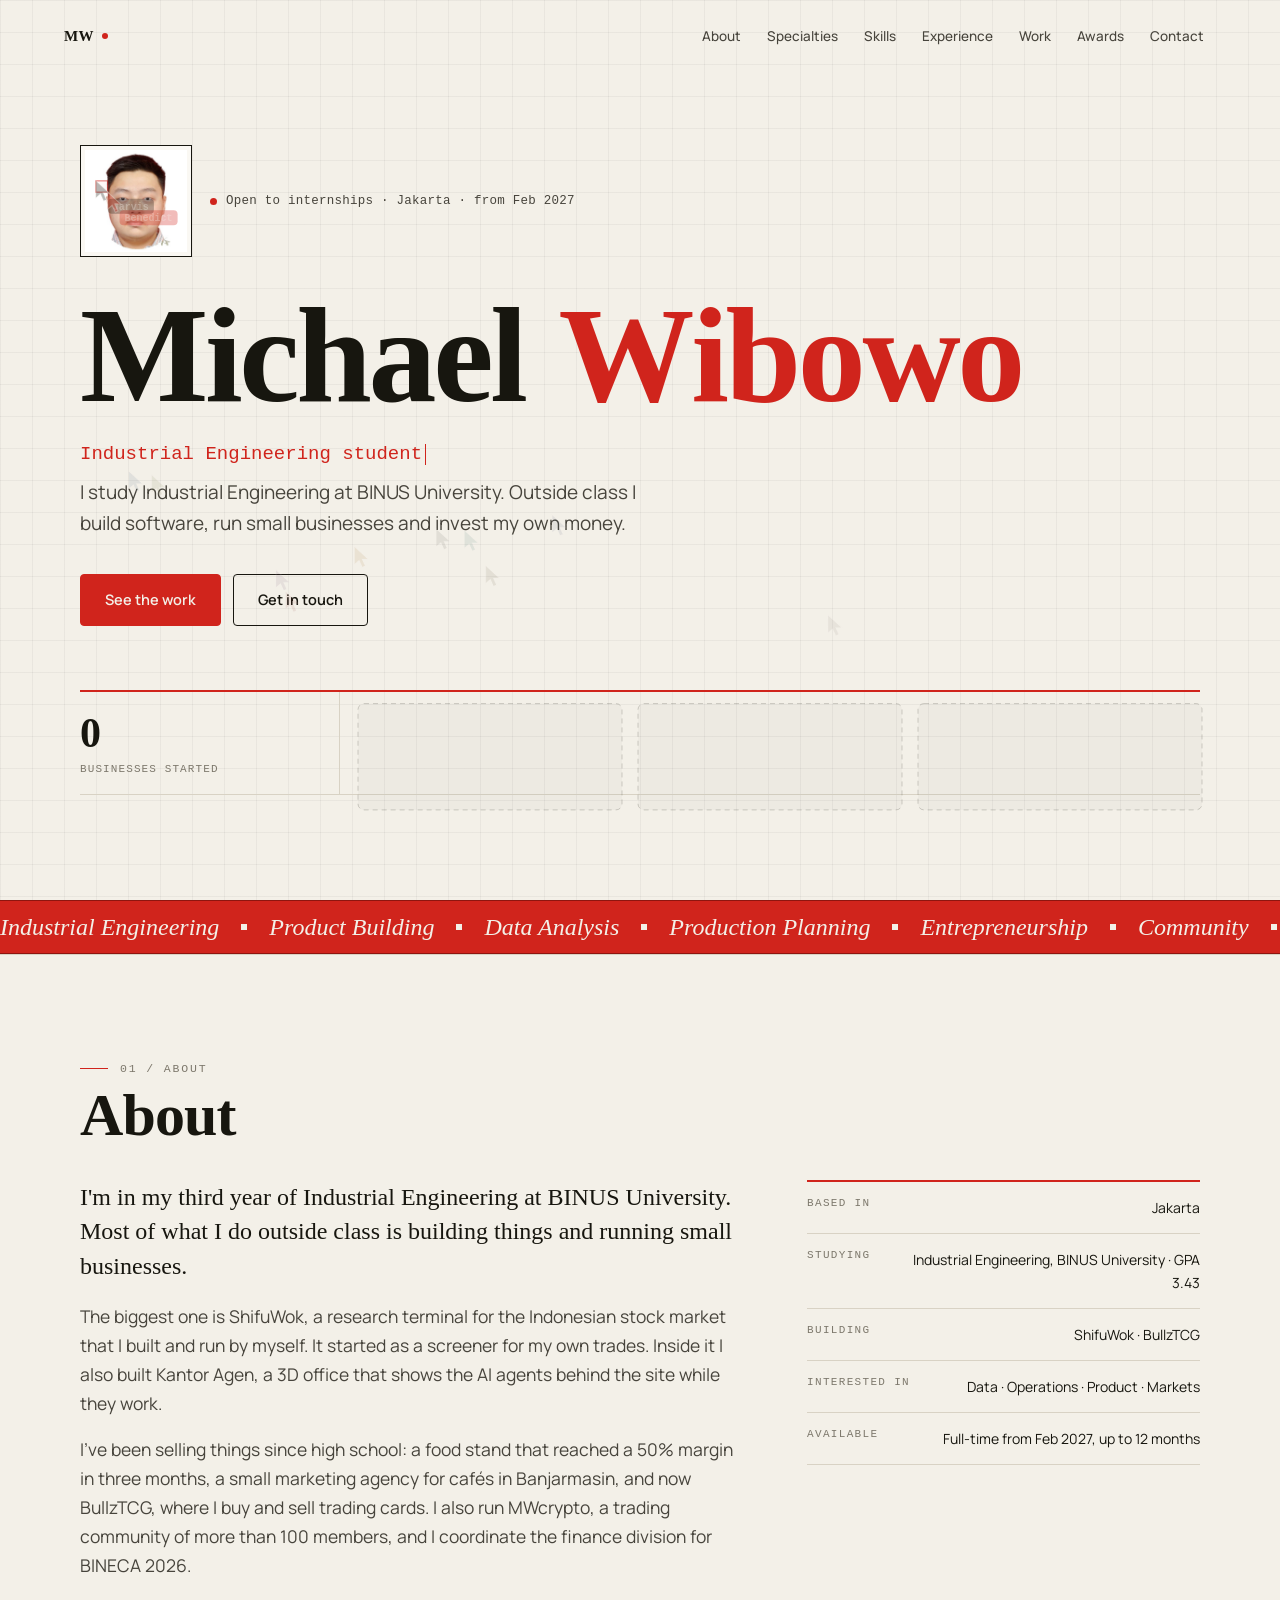
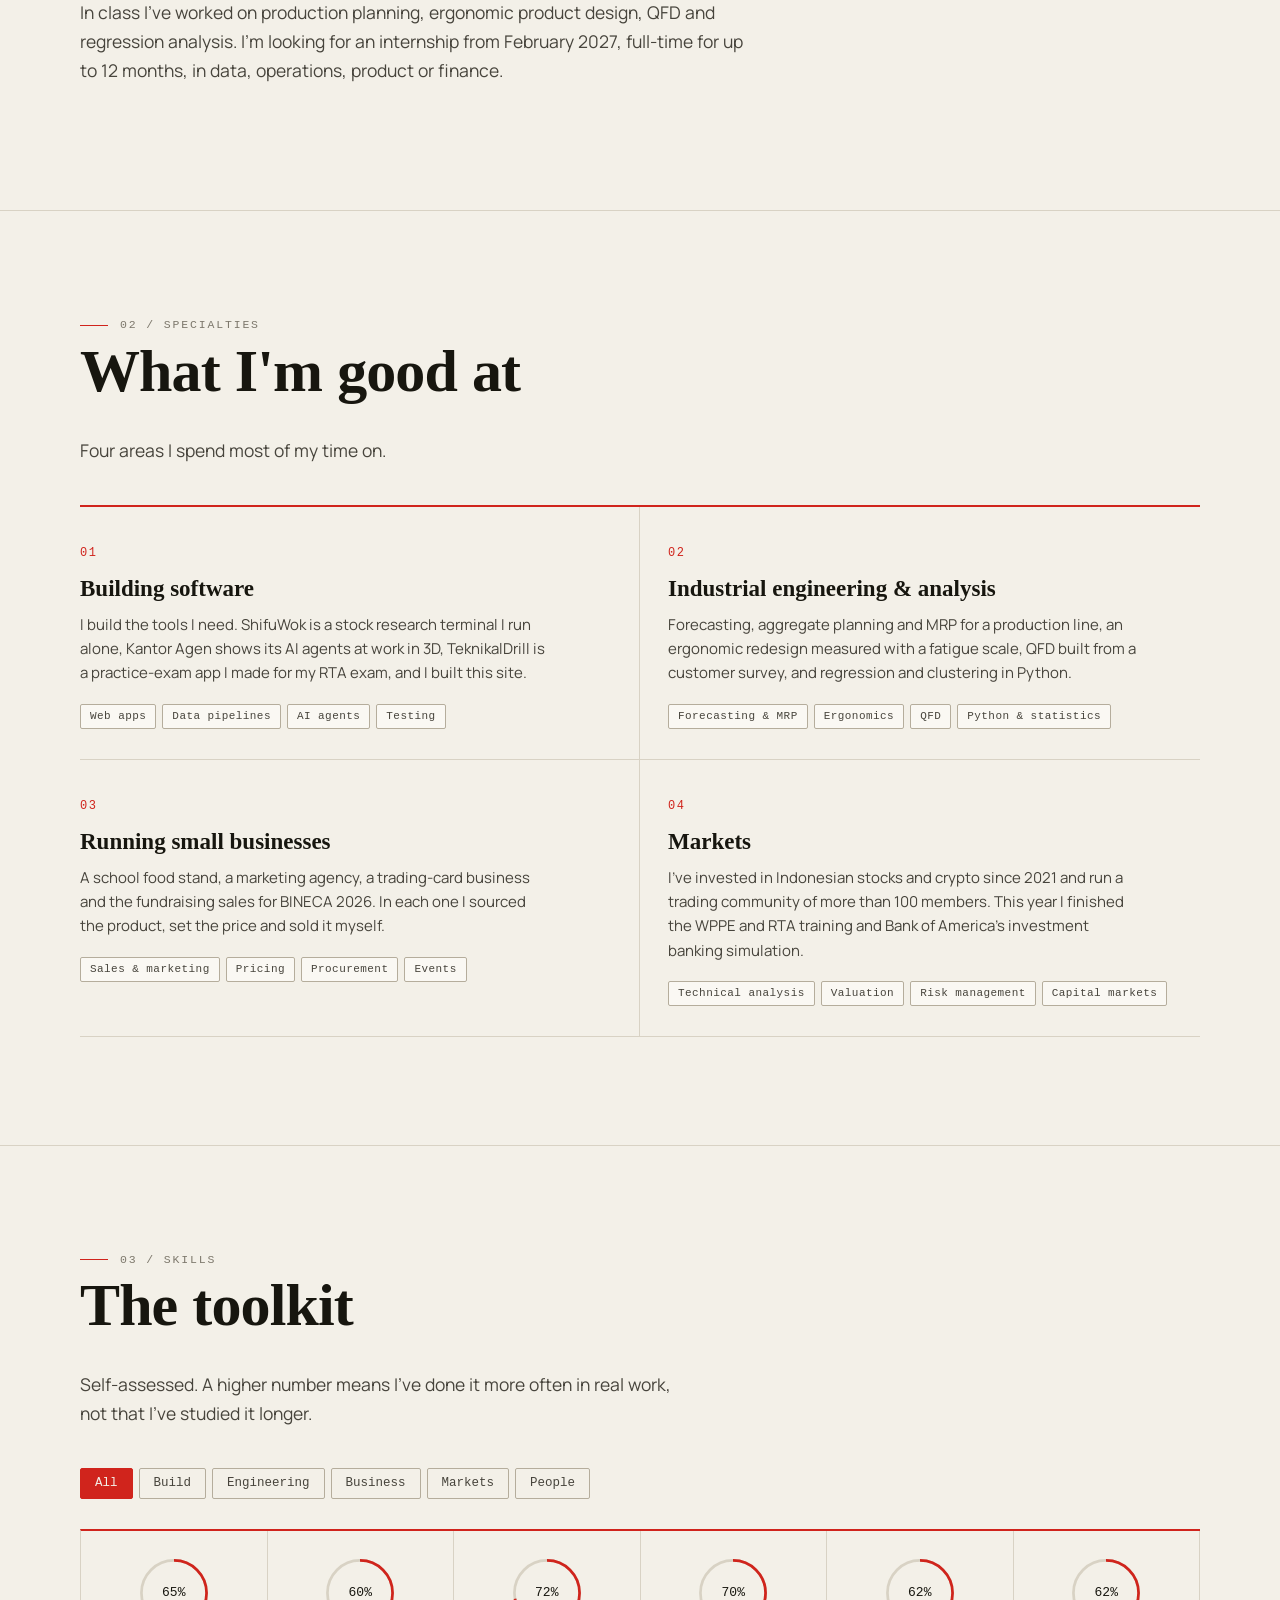
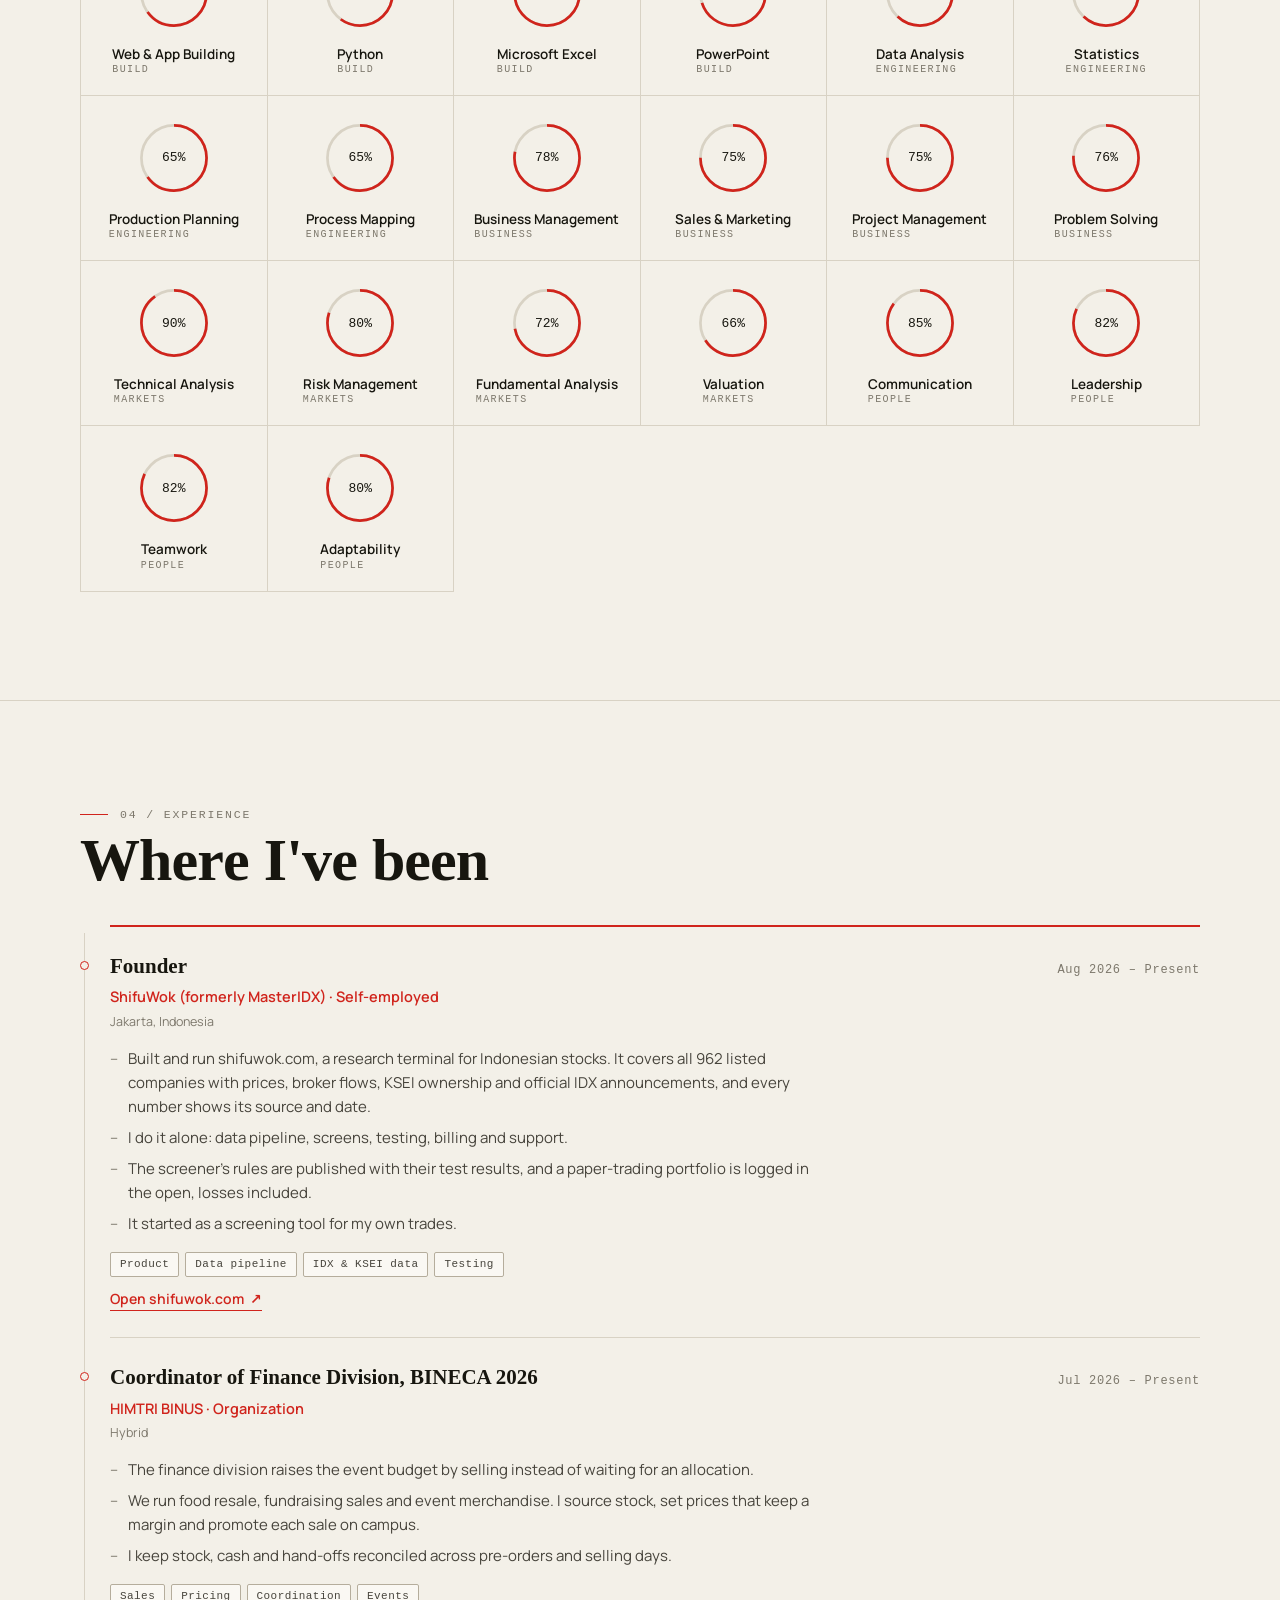
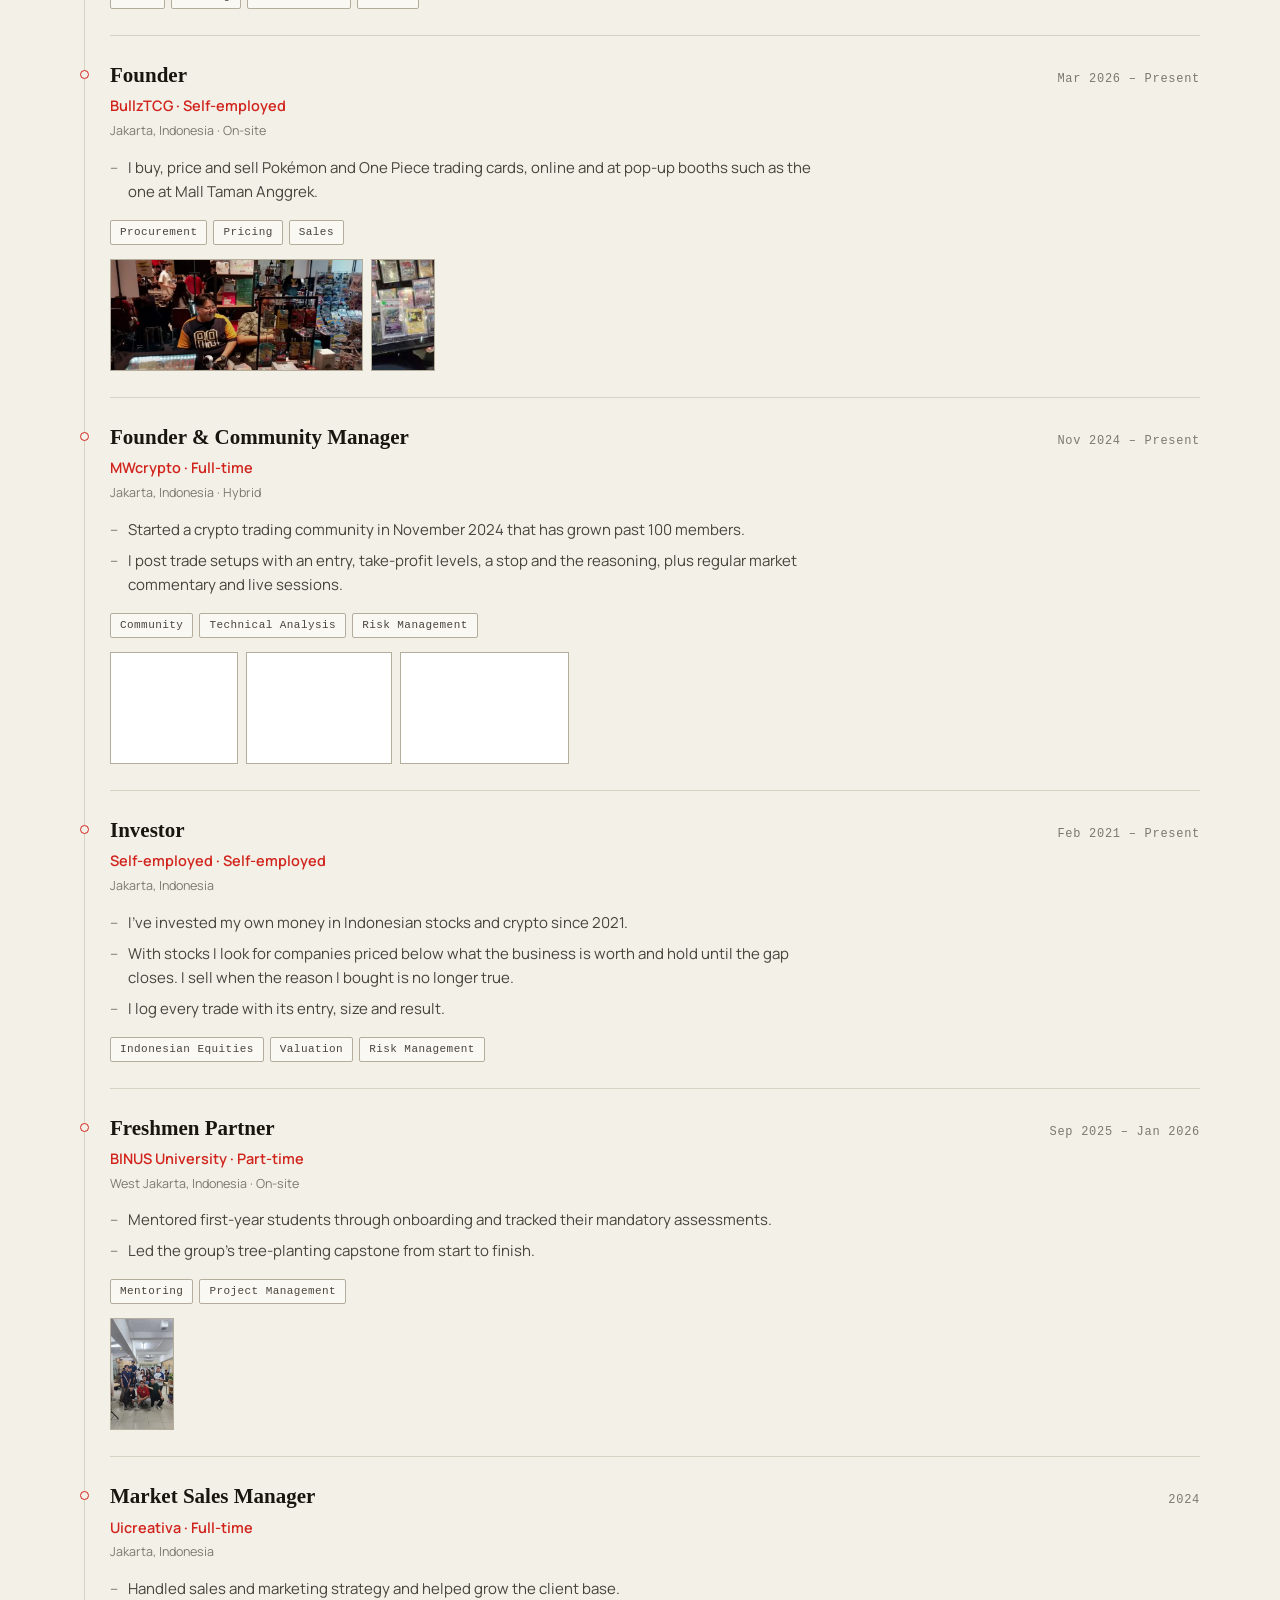
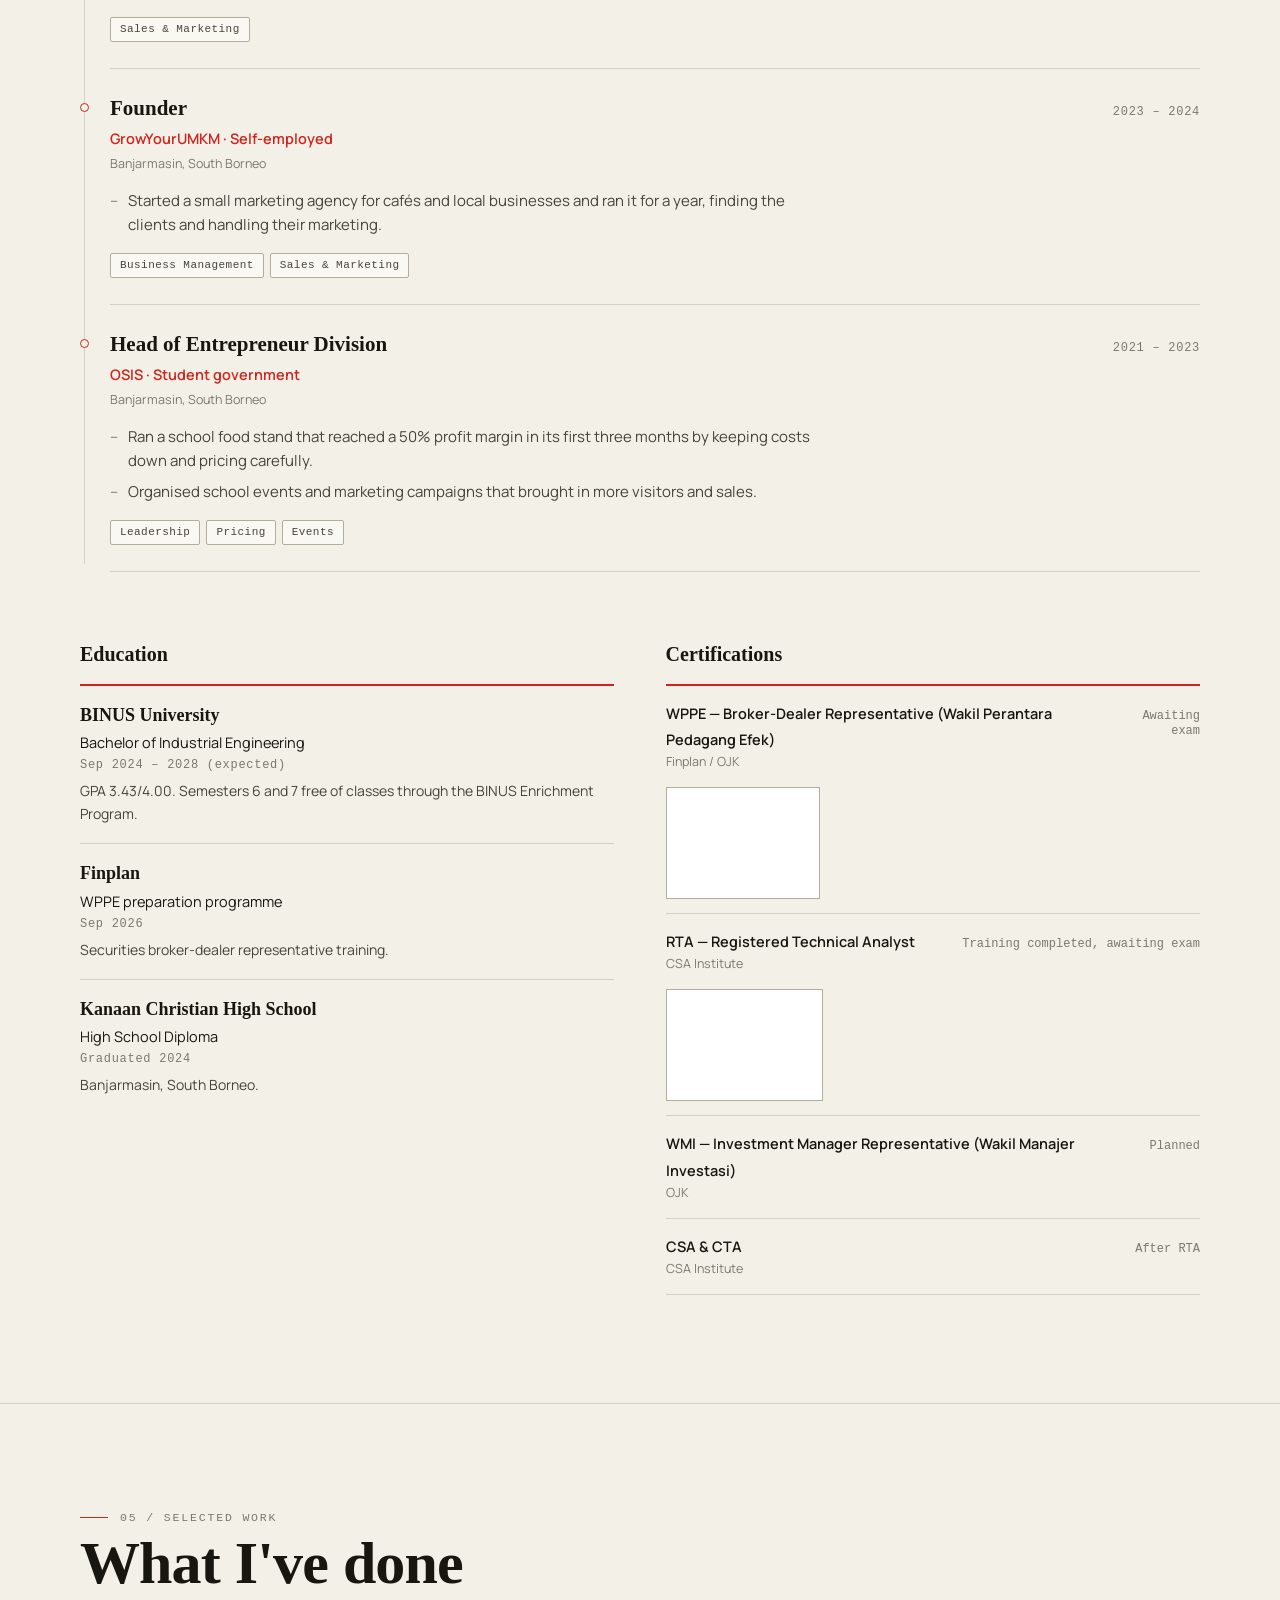
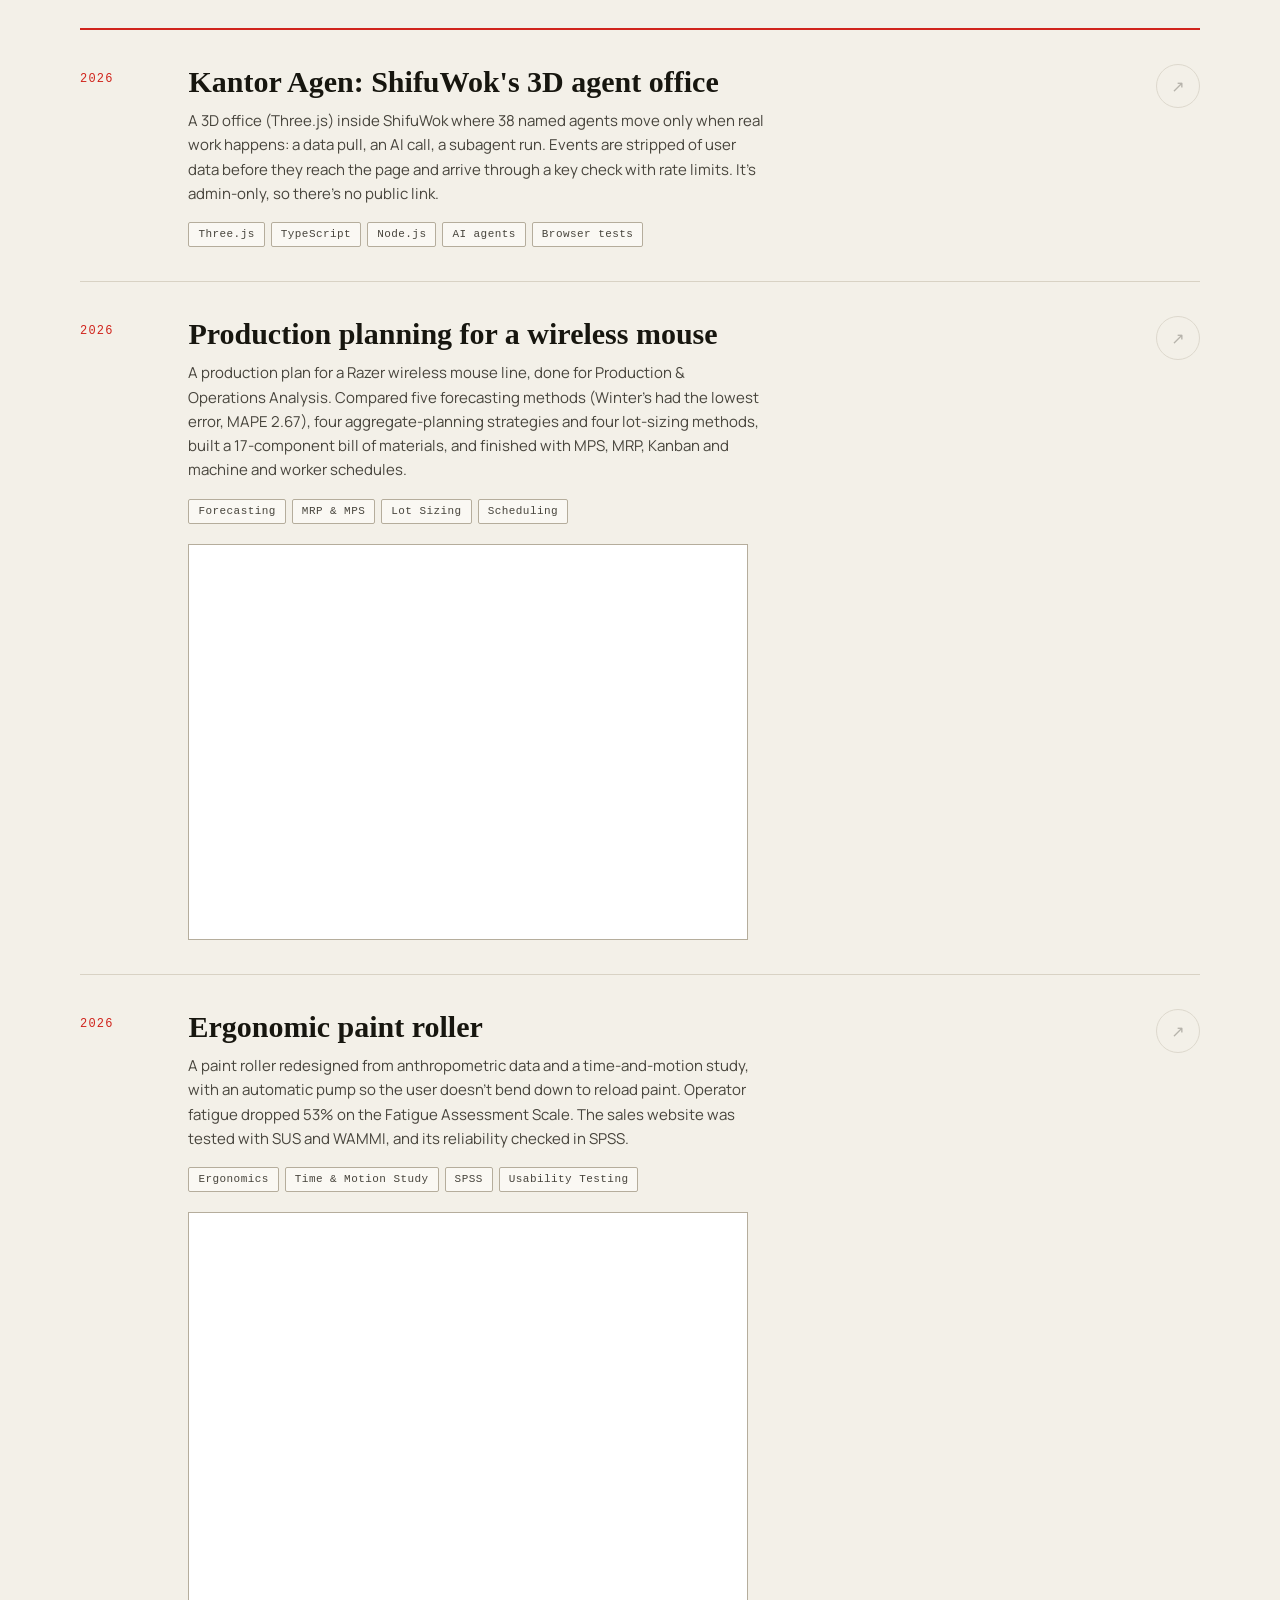
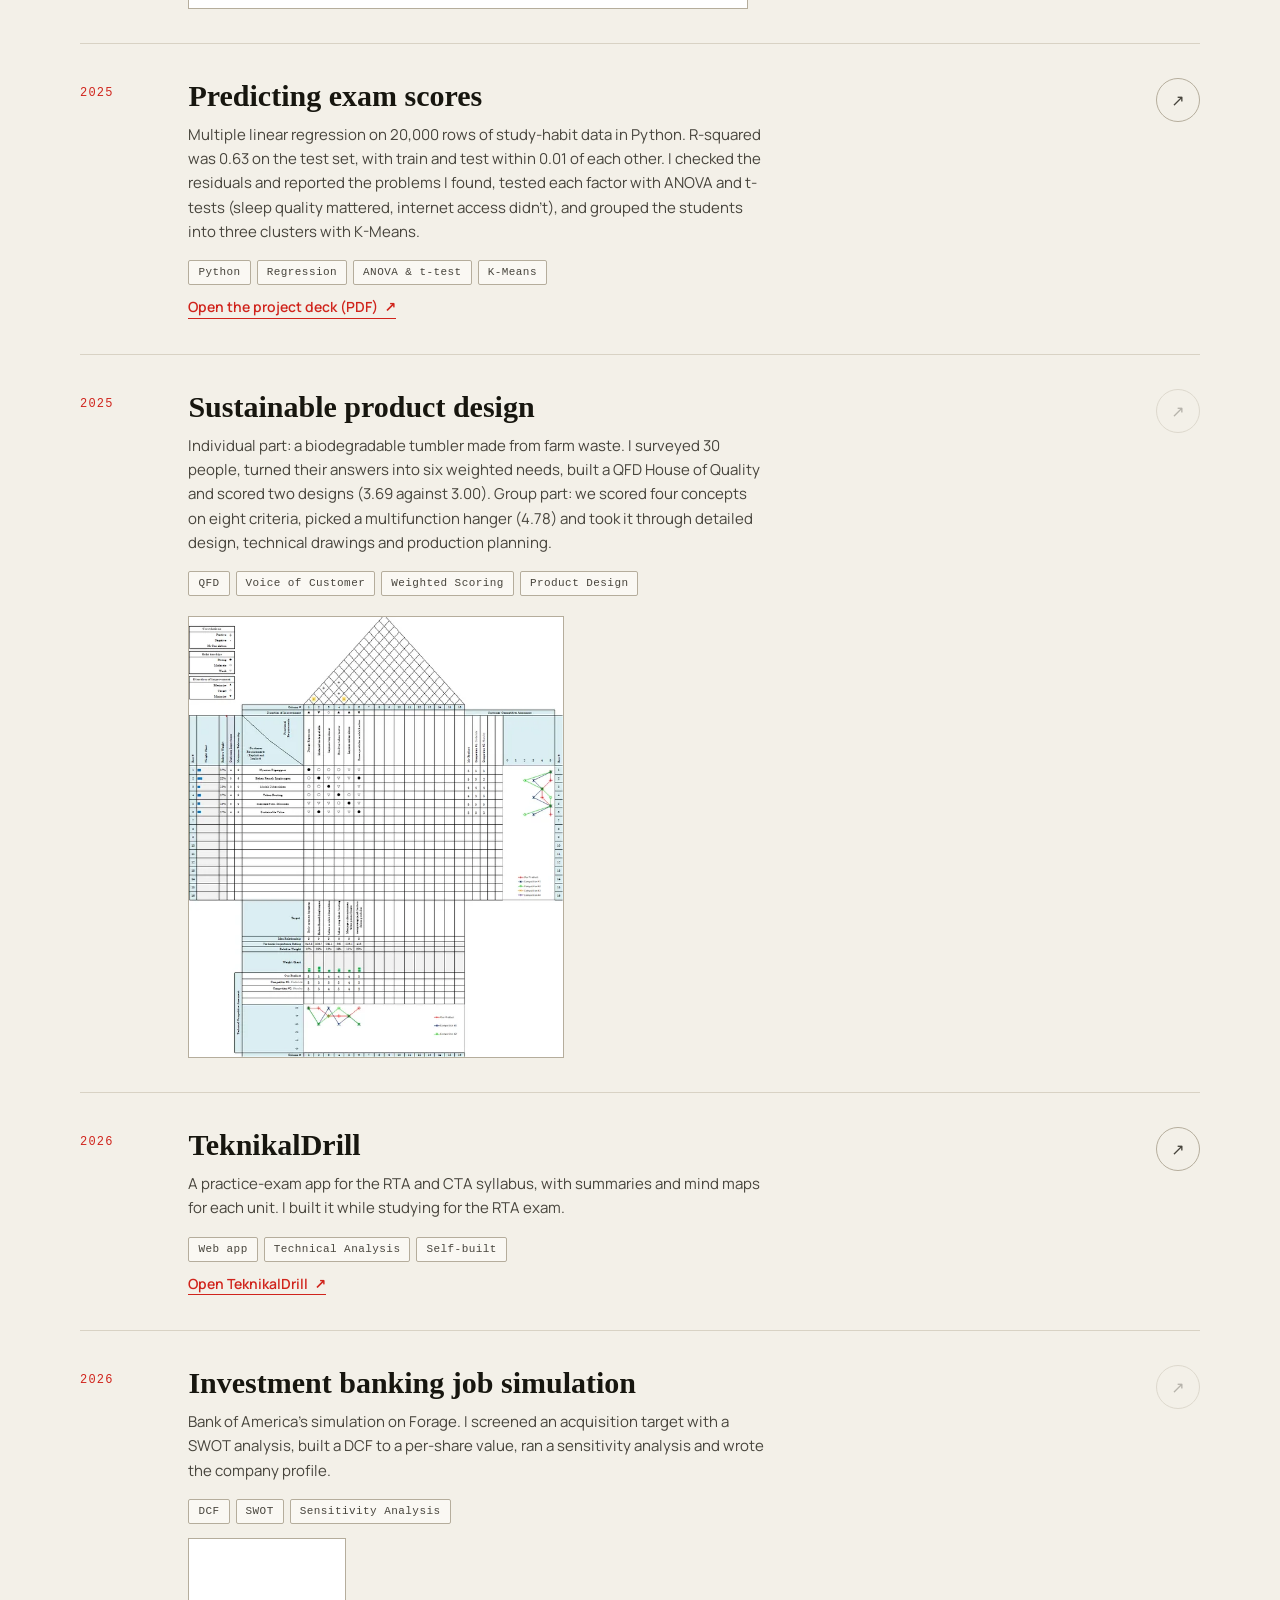
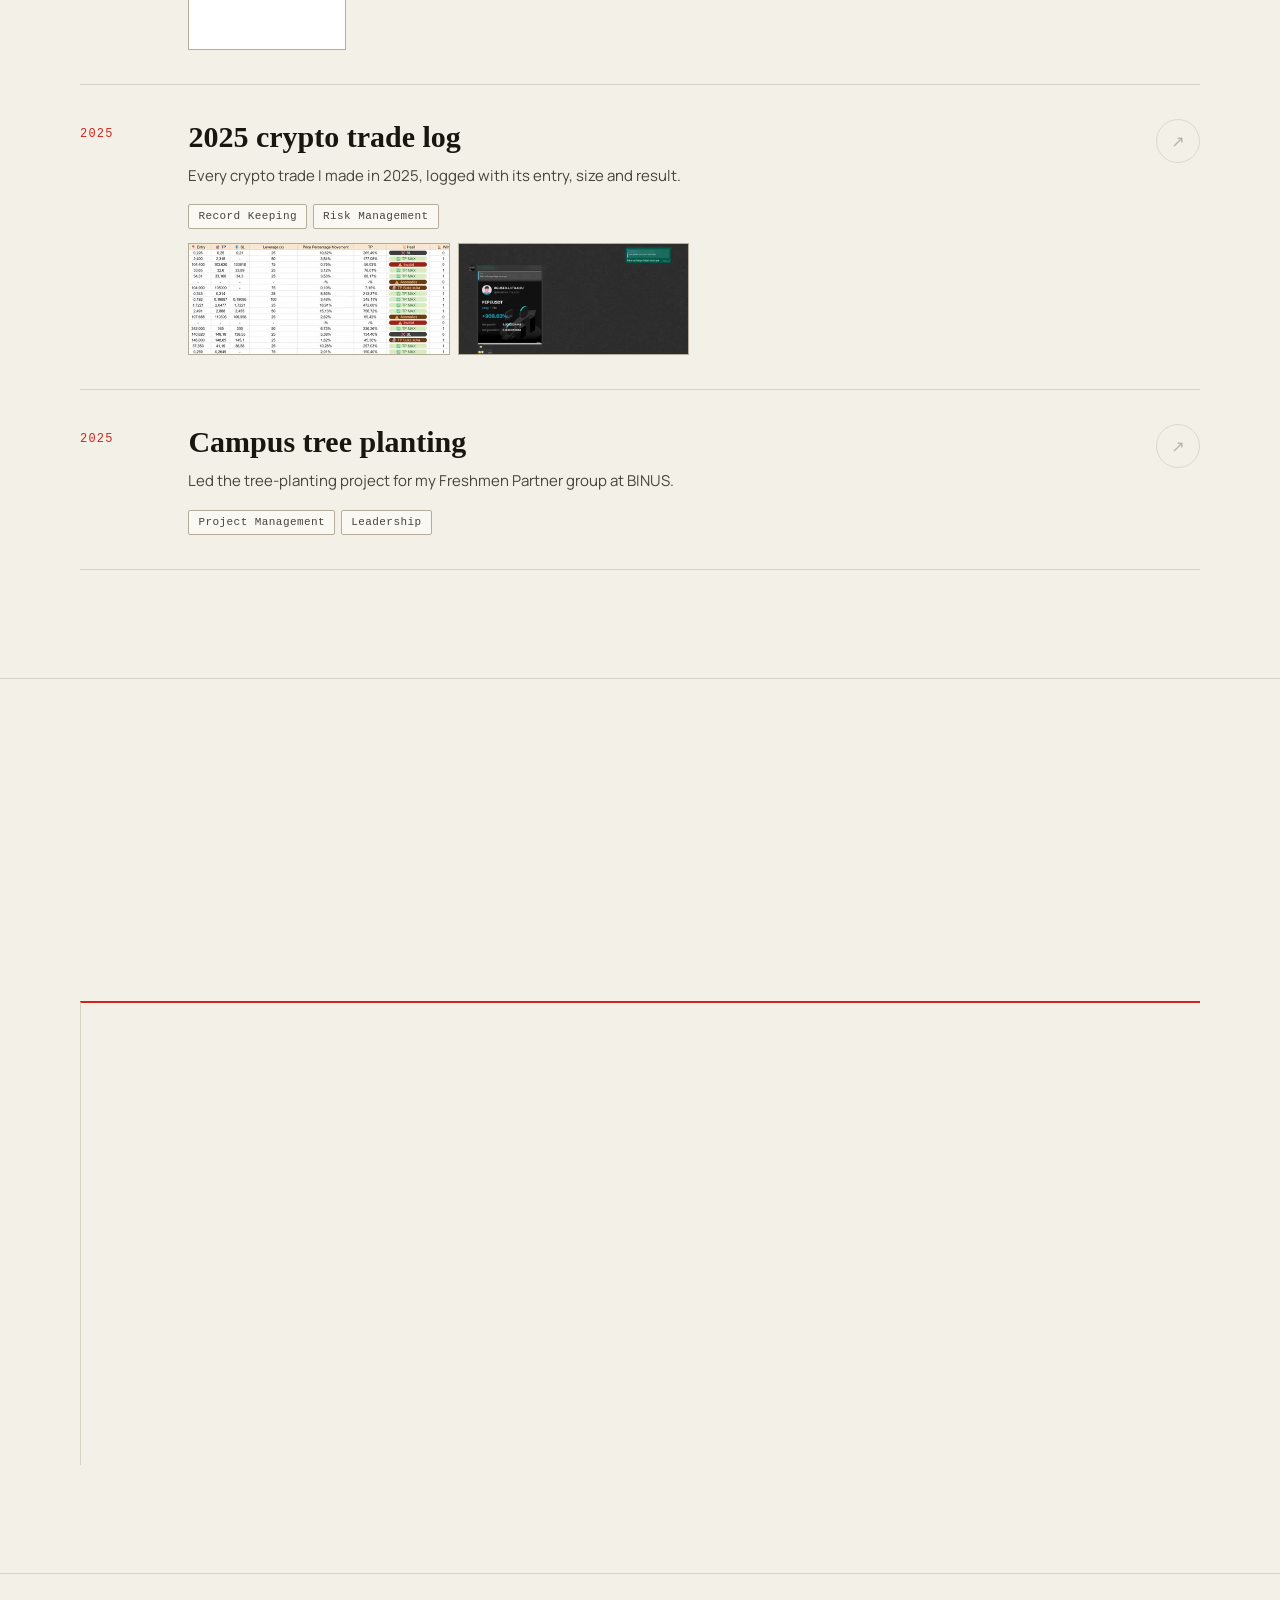
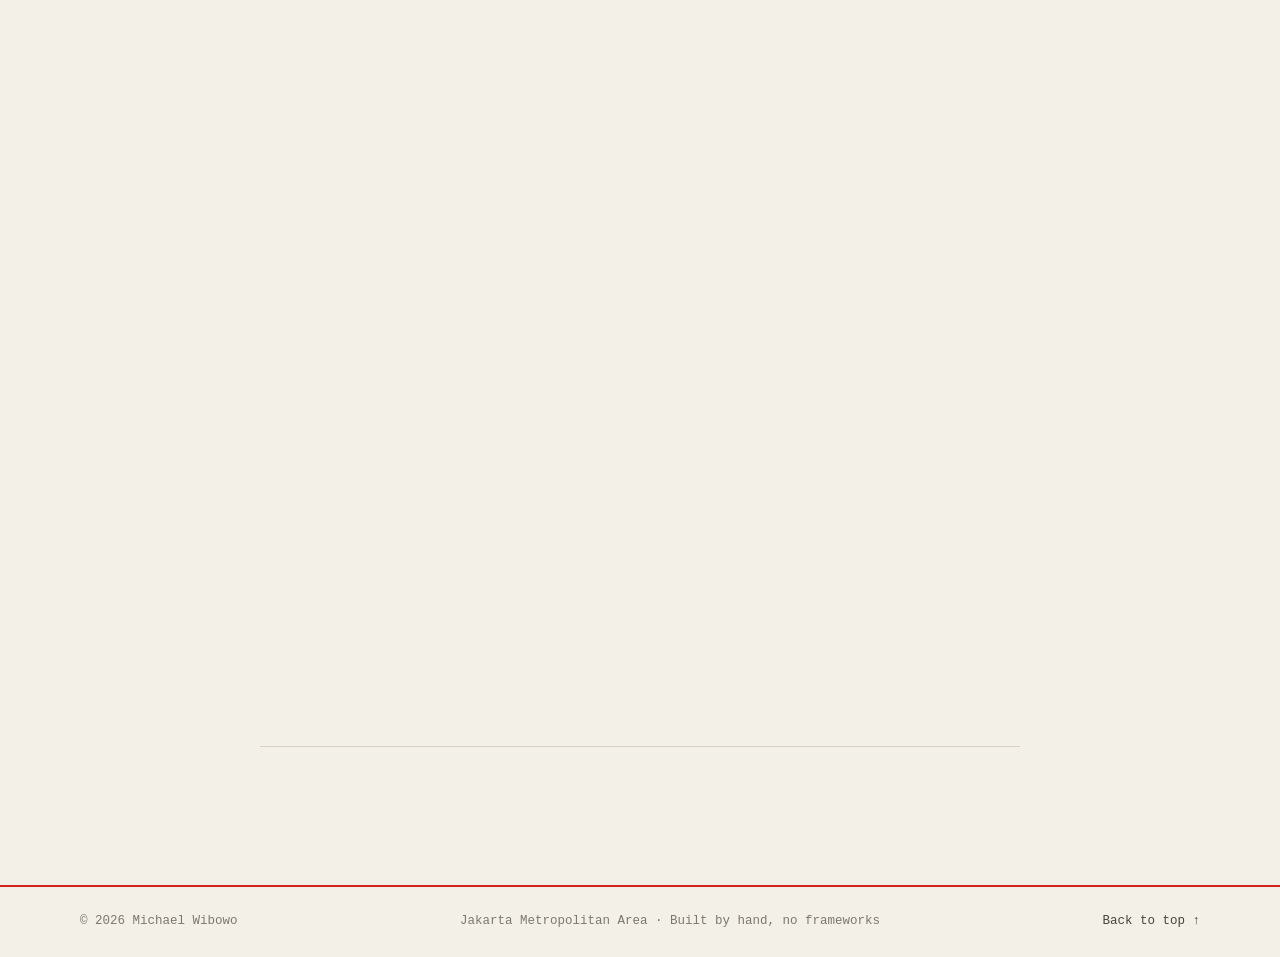
==== commit d187bc17: "Tambah palet aksen merah Aksen tunggal oranye bata diganti keluarga merah tiga tingkat: merah sinyal" ====
--- a/index.html
+++ b/index.html
@@ -27,7 +27,7 @@
 <link rel="icon" href="data:image/svg+xml,<svg xmlns='http://www.w3.org/2000/svg' viewBox='0 0 100 100'><text y='.9em' font-size='90'>⚡</text></svg>">
 <link rel="preload" href="assets/fonts/manrope-latin-800-normal.woff2" as="font" type="font/woff2" crossorigin>
 <link rel="stylesheet" href="css/fonts.css?v=20261008c">
-<link rel="stylesheet" href="css/style.css?v=20261110b">
+<link rel="stylesheet" href="css/style.css?v=20261110c">
 </head>
 <body>
 
@@ -209,7 +209,7 @@
 </footer>
 
 <script src="js/profile.js?v=20261110a"></script>
-<script src="js/swarm.js?v=20261110b"></script>
+<script src="js/swarm.js?v=20261110c"></script>
 <script src="js/main.js?v=20261110b"></script>
 </body>
 </html>
--- a/css/style.css
+++ b/css/style.css
@@ -19,8 +19,12 @@
   --line:#d8d2c4;         /* hairlines */
   --line-2:#b5ad9c;       /* hairlines on hover */
 
-  --accent:#c4411d;       /* the only colour: markup red, used sparingly */
-  --accent-soft:rgba(196,65,29,.1);
+  /* the red palette: one colour family, three strengths */
+  --red:#d0241c;          /* signal red: buttons, markers, the last name */
+  --red-deep:#8e150f;     /* hover and pressed states, text on red tints */
+  --red-soft:#f6dcd5;     /* tints behind badges and hovered rows */
+  --accent:var(--red);
+  --accent-soft:var(--red-soft);
 
   --serif:"Iowan Old Style","Palatino Linotype",Palatino,"Book Antiqua",Georgia,"Times New Roman",serif;
   --font:"Manrope",system-ui,-apple-system,"Segoe UI",Roboto,sans-serif;
@@ -34,7 +38,7 @@
   --ease-io:cubic-bezier(.65,0,.35,1);
 
   /* read by js/swarm.js so the build boxes match the page */
-  --swarm-select:#c4411d;
+  --swarm-select:#d0241c;
   --swarm-wire:rgba(23,22,15,.18);
 }
 
@@ -75,7 +79,7 @@
 .loader__inner{width:min(320px,72vw);text-align:left}
 .loader__name{font:500 12px/1 var(--mono);letter-spacing:.18em;text-transform:uppercase;color:var(--ink-3);margin-bottom:14px}
 .loader__bar{height:1px;background:var(--line);overflow:hidden}
-.loader__bar i{display:block;height:100%;width:0;background:var(--ink)}
+.loader__bar i{display:block;height:100%;width:0;background:var(--red)}
 .loader__pct{margin-top:12px;font:500 11px/1 var(--mono);color:var(--ink-3);letter-spacing:.14em}
 
 /* --- scroll progress ------------------------------------------------------ */
@@ -134,8 +138,8 @@
 }
 .btn span{position:relative}
 .btn:hover{background:var(--ink);color:var(--paper)}
-.btn--primary{background:var(--ink);color:var(--paper)}
-.btn--primary:hover{background:var(--accent);border-color:var(--accent);color:var(--paper)}
+.btn--primary{background:var(--red);border-color:var(--red);color:var(--paper)}
+.btn--primary:hover{background:var(--red-deep);border-color:var(--red-deep);color:var(--paper)}
 .btn--ghost{color:var(--ink)}
 
 /* --- type ----------------------------------------------------------------- */
@@ -191,6 +195,7 @@
   margin:0;font:600 clamp(52px,11vw,136px)/.95 var(--serif);letter-spacing:-.025em;color:var(--ink);
 }
 .hero__name .ch{display:inline-block;opacity:0;transform:translateY(.35em)}
+.hero__name .word:last-child{color:var(--red)}
 .hero__name.is-in .ch{opacity:1;transform:none;transition:transform .7s var(--ease),opacity .6s;transition-delay:calc(var(--i)*24ms)}
 
 .hero__roles{display:flex;align-items:baseline;gap:12px;flex-wrap:wrap;margin:22px 0 8px;
@@ -205,7 +210,7 @@
 .hero__stats{
   list-style:none;margin:64px 0 0;padding:0;
   display:grid;grid-template-columns:repeat(auto-fit,minmax(150px,1fr));
-  border-top:1px solid var(--ink);border-bottom:1px solid var(--line);
+  border-top:2px solid var(--red);border-bottom:1px solid var(--line);
 }
 .hero__stats li{padding:20px 20px 18px 0;border-right:1px solid var(--line);margin-right:20px}
 .hero__stats li:last-child{border-right:0;margin-right:0}
@@ -219,26 +224,26 @@
 .hero__scroll{display:none}
 
 /* --- marquee -------------------------------------------------------------- */
-.marquee{overflow:hidden;border-block:1px solid var(--ink);padding:14px 0;background:var(--paper-2)}
+.marquee{overflow:hidden;border-block:1px solid var(--red-deep);padding:14px 0;background:var(--red)}
 .marquee__track{display:flex;width:max-content;animation:slide 60s linear infinite}
 .marquee:hover .marquee__track{animation-play-state:paused}
 .marquee__item{display:inline-flex;align-items:center;gap:22px;padding-right:22px;
-  font:500 clamp(16px,2.2vw,24px)/1 var(--serif);font-style:italic;color:var(--ink-2);white-space:nowrap}
-.marquee__item::after{content:"";width:6px;height:6px;background:var(--accent);flex:none}
+  font:500 clamp(16px,2.2vw,24px)/1 var(--serif);font-style:italic;color:var(--paper);white-space:nowrap}
+.marquee__item::after{content:"";width:6px;height:6px;background:var(--paper);flex:none}
 @keyframes slide{to{transform:translateX(-50%)}}
 
 /* --- about ---------------------------------------------------------------- */
 .about__body{display:grid;grid-template-columns:1.35fr .8fr;gap:clamp(30px,5vw,70px);align-items:start}
 .about__text p{color:var(--ink-2);font-size:clamp(15.5px,1.6vw,17.5px);margin:0 0 18px;max-width:62ch}
 .about__text p:first-child{color:var(--ink);font:400 clamp(19px,2.2vw,24px)/1.45 var(--serif)}
-.about__facts{margin:0;border-top:1px solid var(--ink)}
+.about__facts{margin:0;border-top:2px solid var(--red)}
 .about__facts div{display:flex;justify-content:space-between;gap:18px;padding:14px 0;border-bottom:1px solid var(--line)}
 .about__facts dt{font:500 11px/1.4 var(--mono);letter-spacing:.12em;text-transform:uppercase;color:var(--ink-3);flex:none}
 .about__facts dd{margin:0;text-align:right;font-size:14px;color:var(--ink)}
 @media (max-width:820px){.about__body{grid-template-columns:1fr}}
 
 /* --- specialty cards ------------------------------------------------------ */
-.specs{display:grid;grid-template-columns:repeat(2,1fr);border-top:1px solid var(--ink)}
+.specs{display:grid;grid-template-columns:repeat(2,1fr);border-top:2px solid var(--red)}
 @media (max-width:760px){.specs{grid-template-columns:1fr}}
 .spec{
   position:relative;padding:30px 28px 30px 0;border-bottom:1px solid var(--line);
@@ -265,16 +270,16 @@
   transition:color .2s,border-color .2s,background .2s;
 }
 .chip:hover{color:var(--ink);border-color:var(--ink)}
-.chip.is-on{color:var(--paper);background:var(--ink);border-color:var(--ink)}
+.chip.is-on{color:var(--paper);background:var(--red);border-color:var(--red)}
 
 .skills__grid{display:grid;grid-template-columns:repeat(auto-fill,minmax(170px,1fr));gap:0;
-  border-top:1px solid var(--ink);border-left:1px solid var(--line)}
+  border-top:2px solid var(--red);border-left:1px solid var(--line)}
 .skill{
   display:flex;flex-direction:column;align-items:center;gap:12px;padding:24px 14px 20px;
   border-right:1px solid var(--line);border-bottom:1px solid var(--line);background:transparent;
   transition:background .25s;
 }
-.skill:hover{background:var(--paper-2)}
+.skill:hover{background:var(--red-soft)}
 .skill.is-hidden{display:none}
 .ring{width:76px;height:76px;position:relative;flex:none}
 .ring svg{width:100%;height:100%;transform:rotate(-90deg)}
@@ -291,13 +296,13 @@
 .timeline{position:relative;padding-left:30px}
 .timeline__rail{position:absolute;left:4px;top:8px;bottom:8px;width:1px;background:var(--line)}
 .timeline__rail i{position:absolute;top:0;left:0;width:100%;height:0;background:var(--accent)}
-.timeline__list{list-style:none;margin:0;padding:0;display:grid;gap:0;border-top:1px solid var(--ink)}
+.timeline__list{list-style:none;margin:0;padding:0;display:grid;gap:0;border-top:2px solid var(--red)}
 .job{
   position:relative;padding:26px 0 26px;border-bottom:1px solid var(--line);
 }
 .job::before{
   content:"";position:absolute;left:-30px;top:34px;width:9px;height:9px;border-radius:50%;
-  background:var(--paper);border:1px solid var(--ink);
+  background:var(--paper);border:1px solid var(--red);
 }
 .job__top{display:flex;flex-wrap:wrap;align-items:baseline;justify-content:space-between;gap:10px}
 .job__role{margin:0;font:600 21px/1.25 var(--serif)}
@@ -311,12 +316,12 @@
 .edu{display:grid;grid-template-columns:1fr 1fr;gap:clamp(24px,4vw,56px);margin-top:70px}
 @media (max-width:760px){.edu{grid-template-columns:1fr}}
 .school{padding:18px 0;border-top:1px solid var(--line)}
-.edu__col .h3 + div .school:first-child{border-top:1px solid var(--ink)}
+.edu__col .h3 + div .school:first-child{border-top:2px solid var(--red)}
 .school h4{margin:0 0 4px;font:600 18px/1.3 var(--serif)}
 .school .school__deg{margin:0;color:var(--ink);font-size:14.5px}
 .school .school__meta{margin:4px 0 8px;font:500 12px/1 var(--mono);color:var(--ink-3);letter-spacing:.06em}
 .school p.school__detail{margin:0;color:var(--ink-2);font-size:14px}
-.certs{list-style:none;margin:0;padding:0;display:grid;border-top:1px solid var(--ink)}
+.certs{list-style:none;margin:0;padding:0;display:grid;border-top:2px solid var(--red)}
 .certs li{display:flex;justify-content:space-between;gap:14px;align-items:baseline;
   padding:14px 0;border-bottom:1px solid var(--line)}
 .certs b{font-weight:600;font-size:14.5px}
@@ -324,7 +329,7 @@
 .certs time{font:500 12px/1.3 var(--mono);color:var(--ink-3);text-align:right}
 
 /* --- projects ------------------------------------------------------------- */
-.projects{display:grid;gap:0;border-top:1px solid var(--ink)}
+.projects{display:grid;gap:0;border-top:2px solid var(--red)}
 .project{
   position:relative;display:grid;grid-template-columns:70px 1fr auto;gap:clamp(18px,3vw,40px);
   align-items:start;padding:34px 0;border-bottom:1px solid var(--line);
@@ -337,7 +342,7 @@
   display:grid;place-items:center;font-size:16px;color:var(--ink-2);
   transition:background .2s,color .2s,border-color .2s;
 }
-a.project__go:hover{background:var(--ink);color:var(--paper);border-color:var(--ink)}
+a.project__go:hover{background:var(--red);color:var(--paper);border-color:var(--red)}
 span.project__go{opacity:.35}
 /* a project that carries a poster: the thumbnail sits under the tags, wide
    enough to read as a poster, and opens full size in a new tab */
@@ -373,17 +378,17 @@
 
 /* --- awards --------------------------------------------------------------- */
 .awards{display:grid;grid-template-columns:repeat(auto-fit,minmax(250px,1fr));gap:0;
-  border-top:1px solid var(--ink);border-left:1px solid var(--line)}
+  border-top:2px solid var(--red);border-left:1px solid var(--line)}
 .award{
   position:relative;display:flex;flex-direction:column;gap:10px;padding:24px 22px;
   border-right:1px solid var(--line);border-bottom:1px solid var(--line);
 }
 .award__place{
   align-self:flex-start;padding:5px 9px;font:500 11px/1 var(--mono);
-  letter-spacing:.1em;text-transform:uppercase;color:var(--paper);background:var(--ink);
+  letter-spacing:.1em;text-transform:uppercase;color:var(--paper);background:var(--red);
 }
 /* finalists and placings get an outline, so a win still reads loudest */
-.award--minor .award__place{background:none;color:var(--ink);border:1px solid var(--ink)}
+.award--minor .award__place{background:var(--red-soft);color:var(--red-deep);border:1px solid var(--red)}
 .award h3{margin:0;font:600 19px/1.3 var(--serif)}
 .award__year{font:500 11.5px/1 var(--mono);letter-spacing:.12em;color:var(--ink-3)}
 .award p{margin:0;color:var(--ink-2);font-size:14.2px;line-height:1.6}
@@ -421,7 +426,7 @@
 .social a:hover{color:var(--accent);border-color:var(--accent)}
 
 /* --- footer --------------------------------------------------------------- */
-.foot{border-top:1px solid var(--ink);padding:26px 0 calc(26px + env(safe-area-inset-bottom,0px))}
+.foot{border-top:2px solid var(--red);padding:26px 0 calc(26px + env(safe-area-inset-bottom,0px))}
 .foot__inner{display:flex;flex-wrap:wrap;gap:12px;justify-content:space-between;align-items:center;
   font:500 12.5px/1.4 var(--mono);color:var(--ink-3)}
 .foot__top{color:var(--ink-2)}
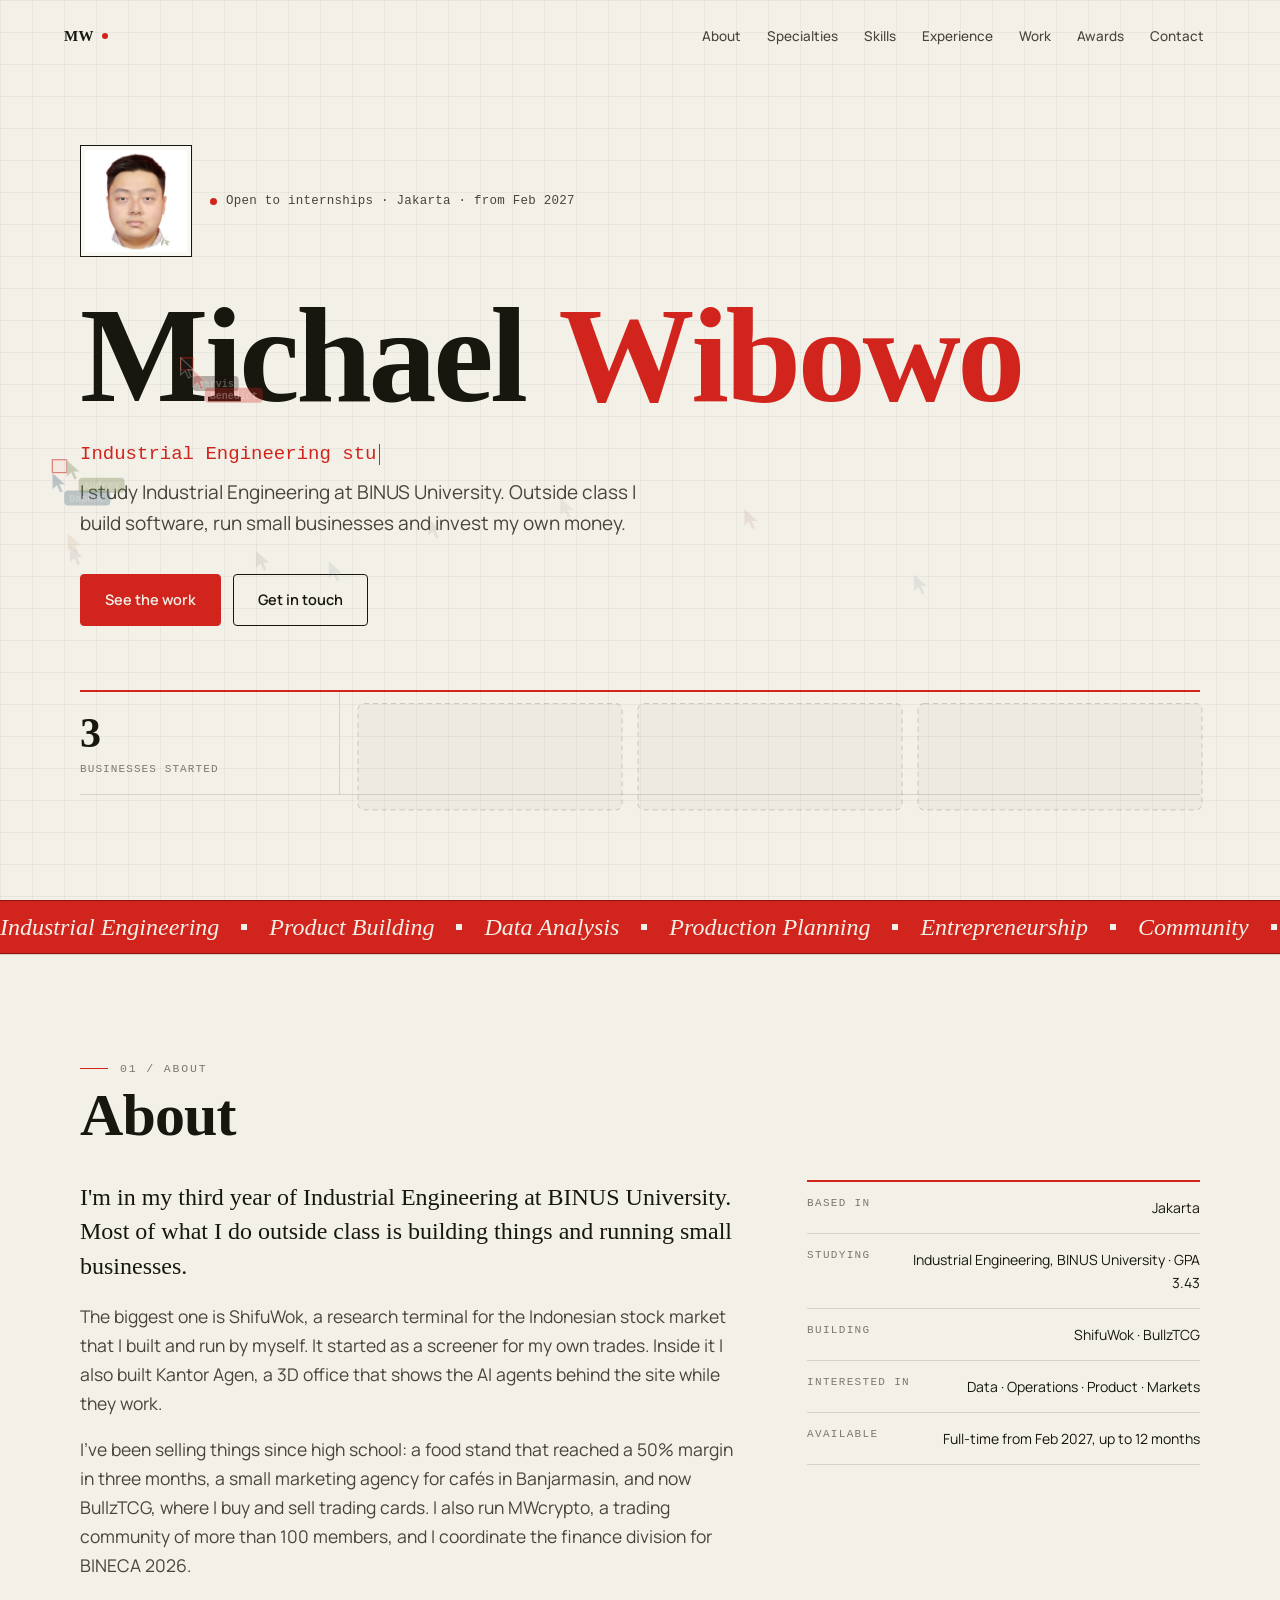
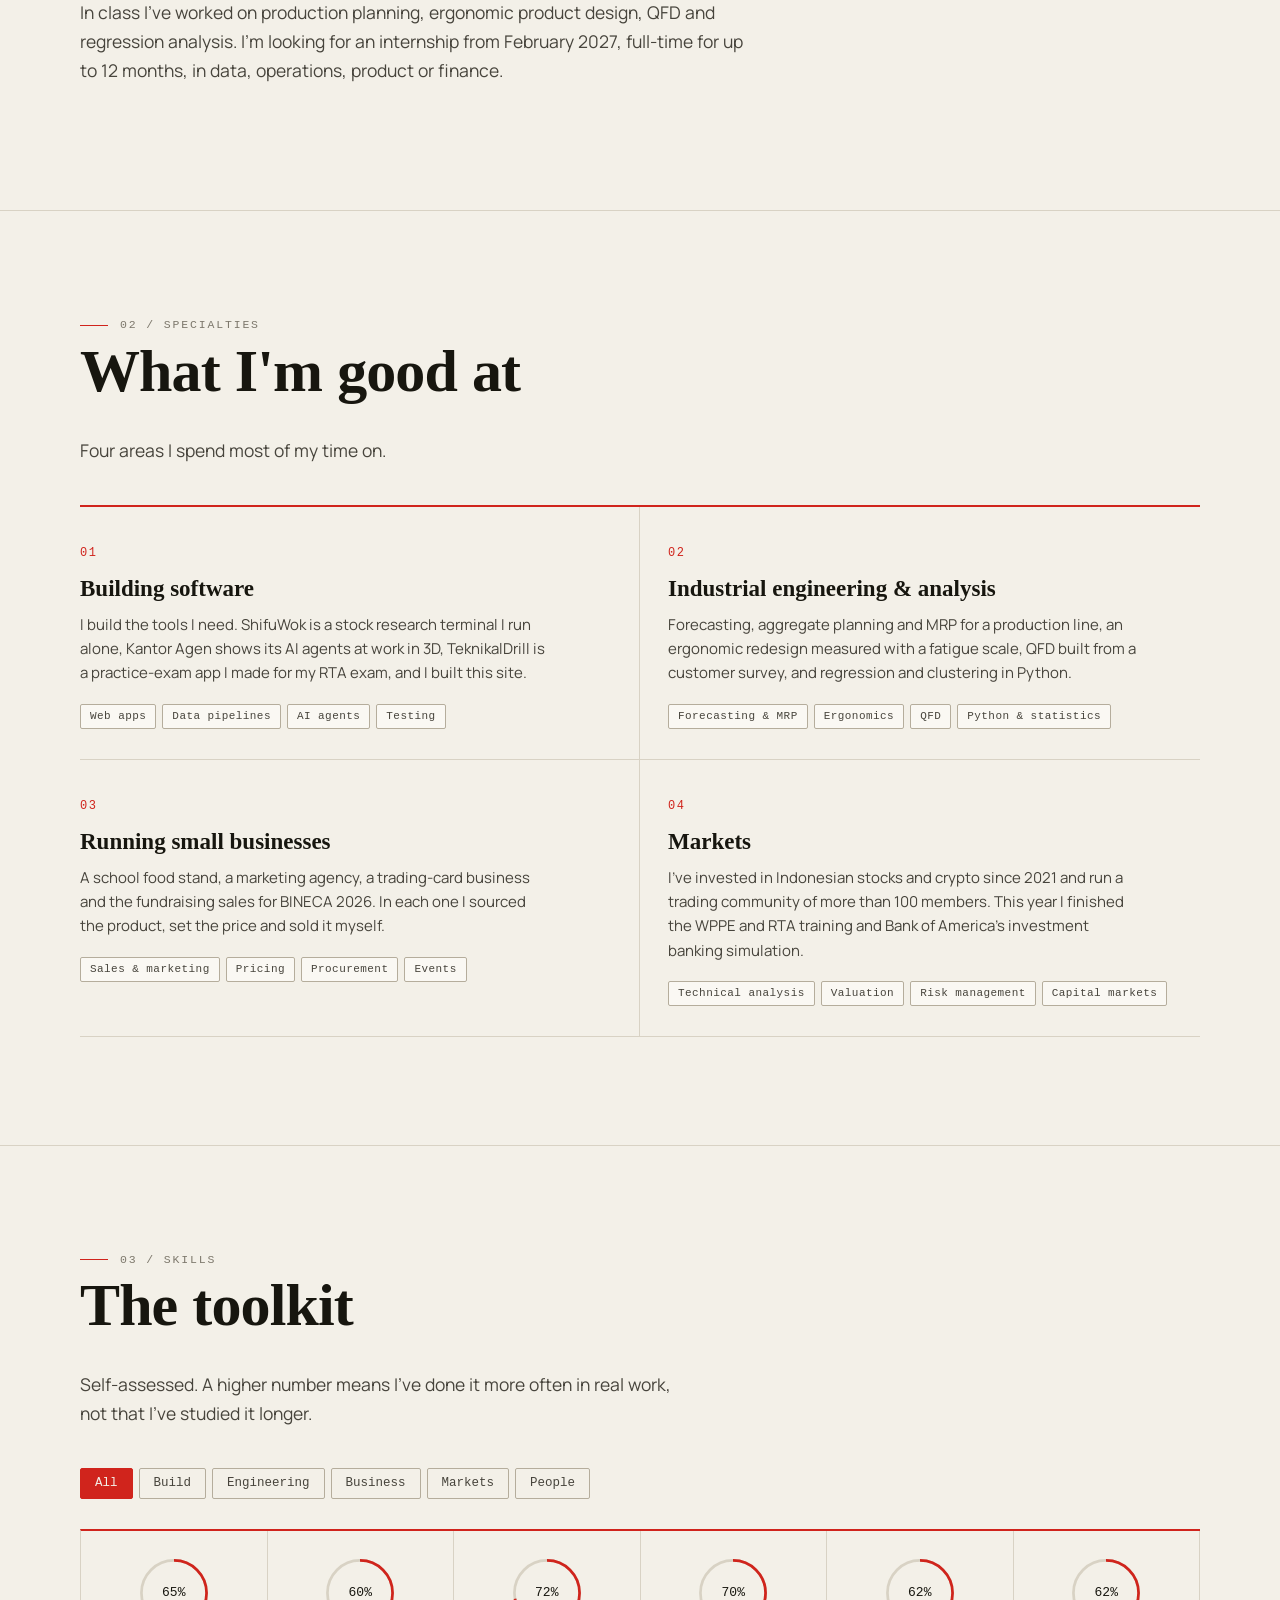
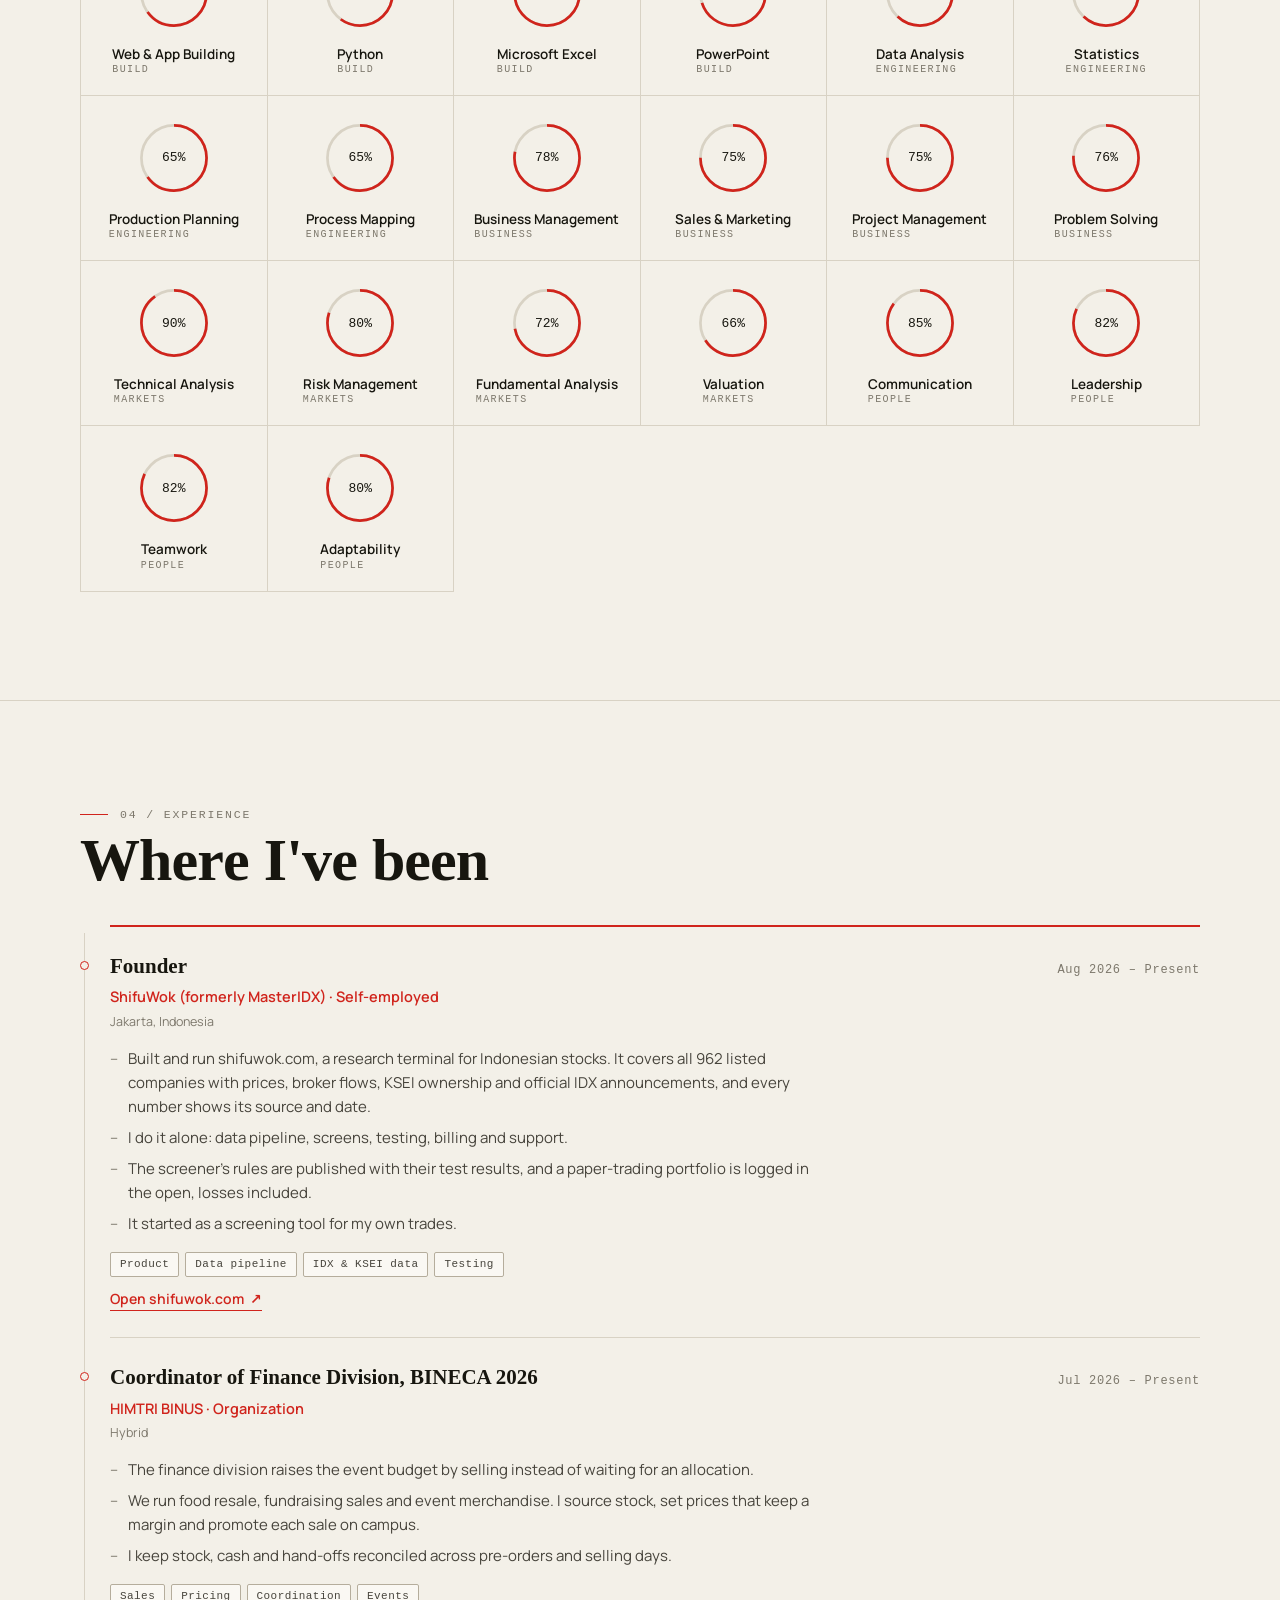
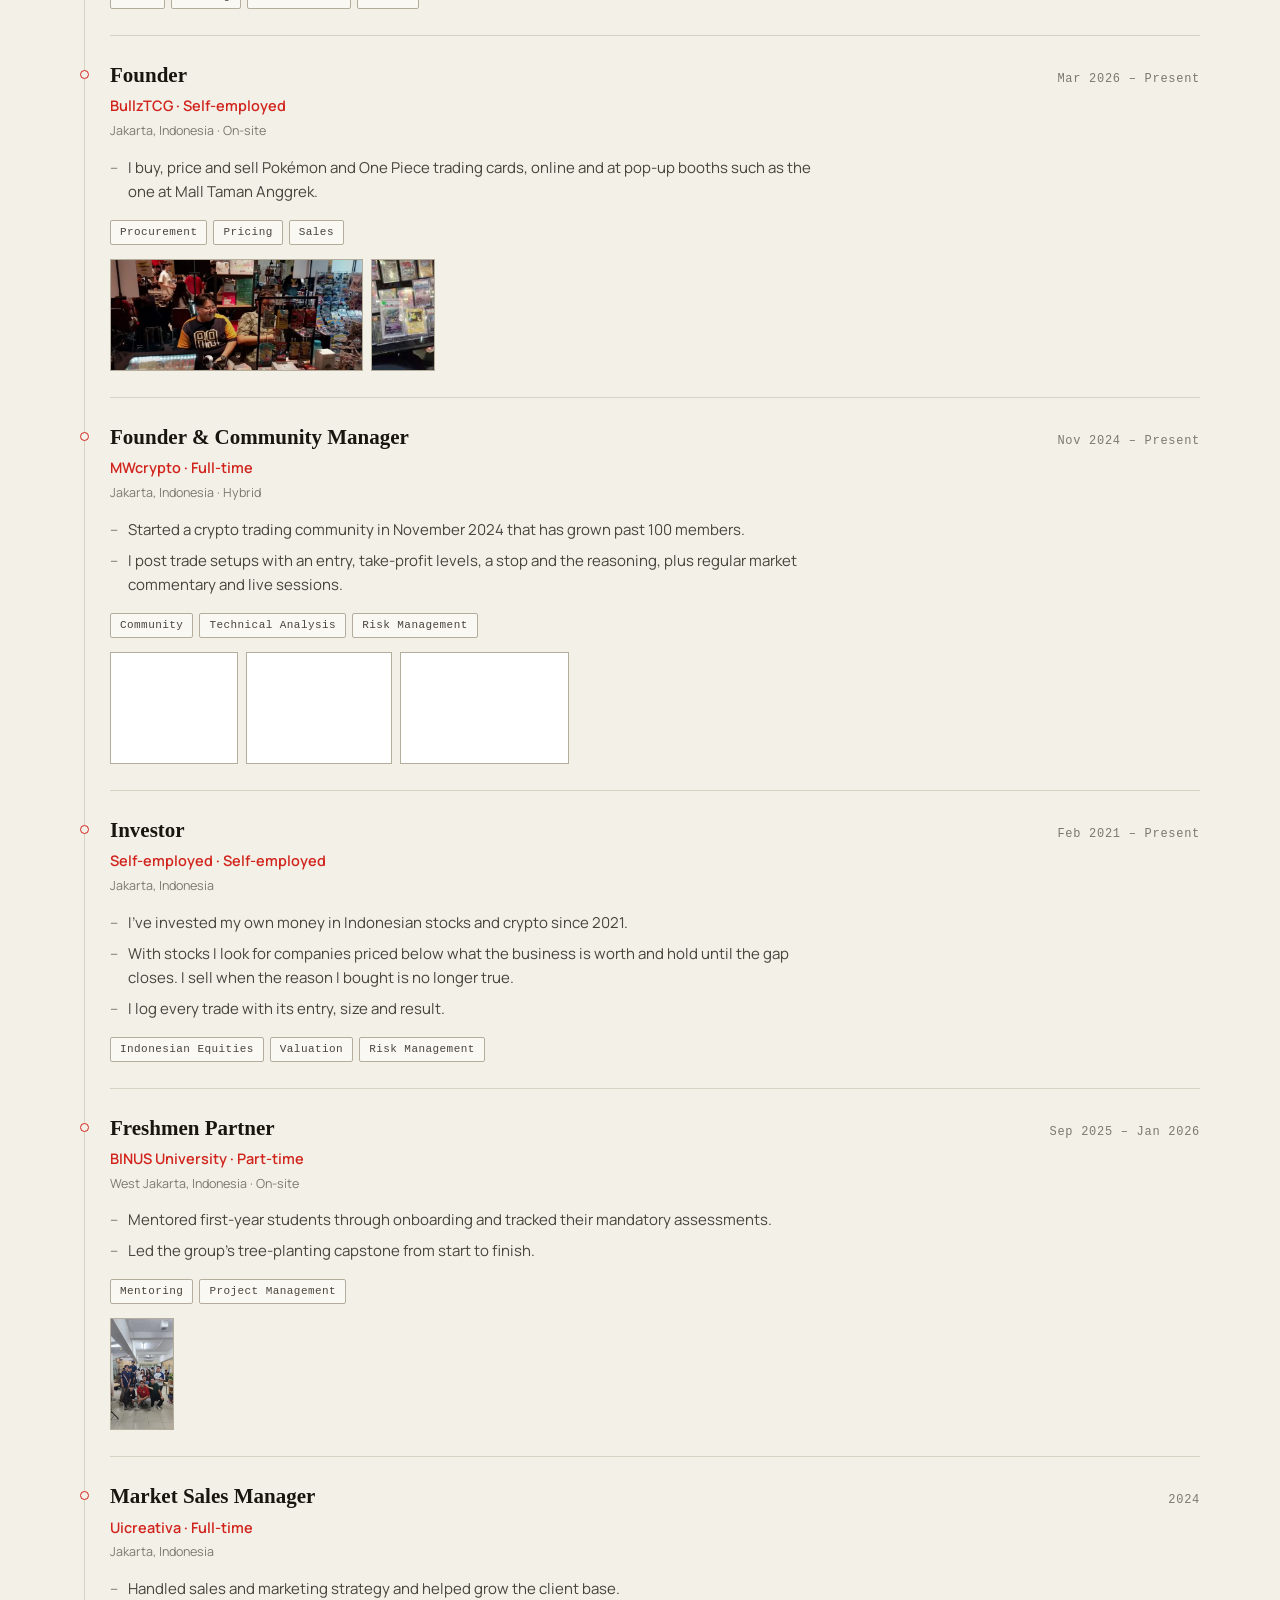
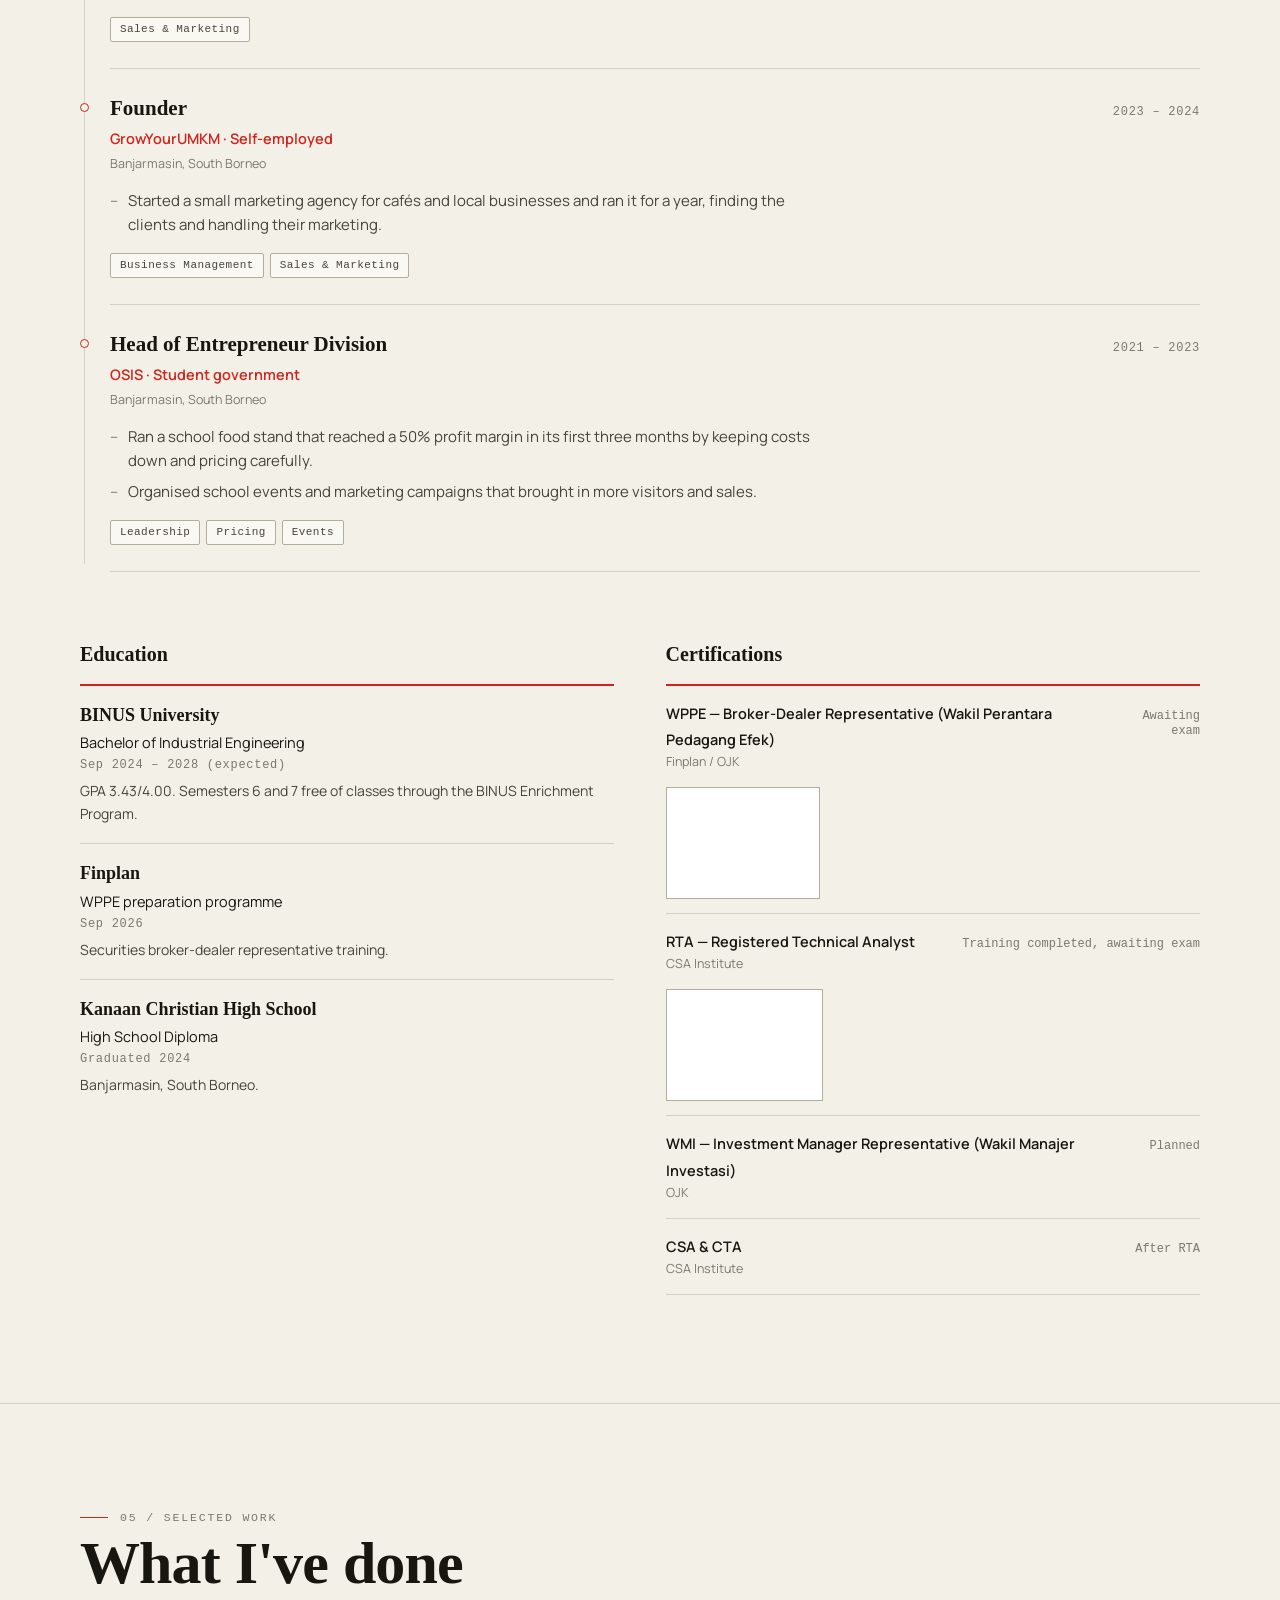
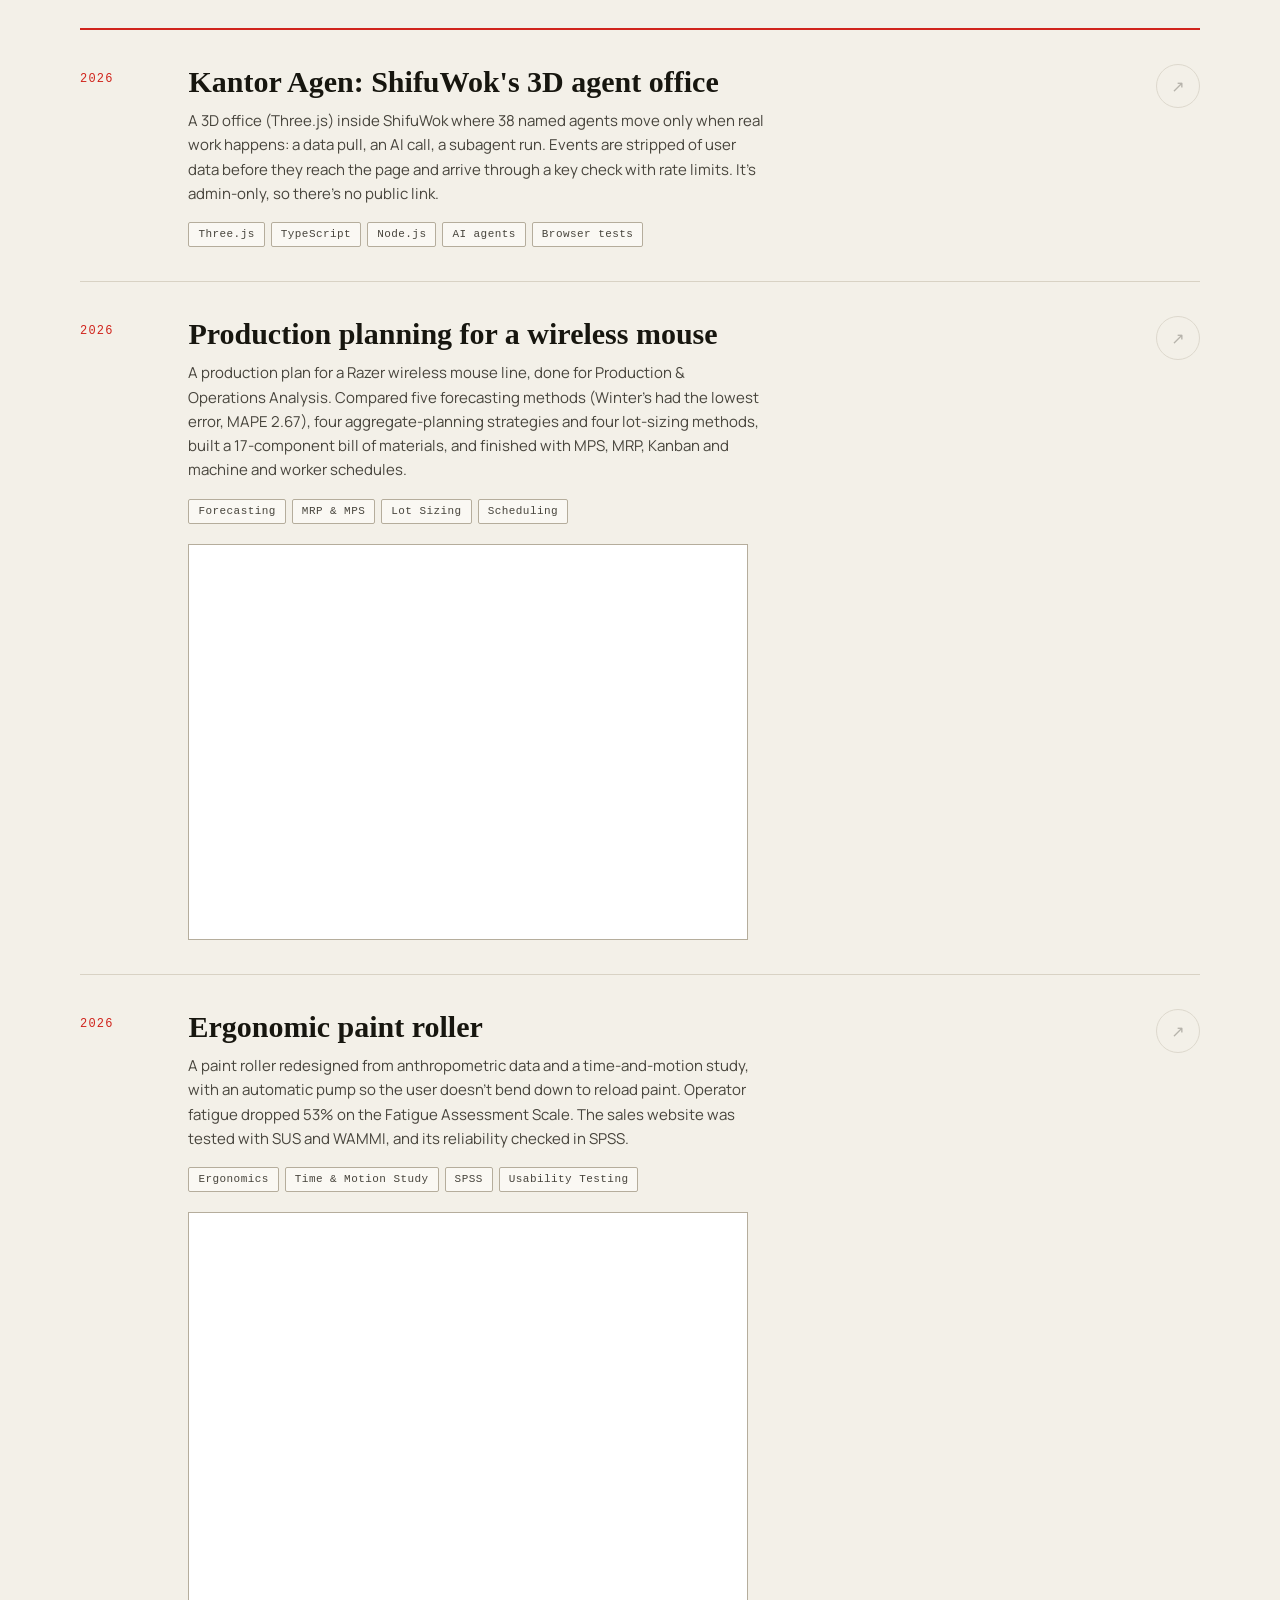
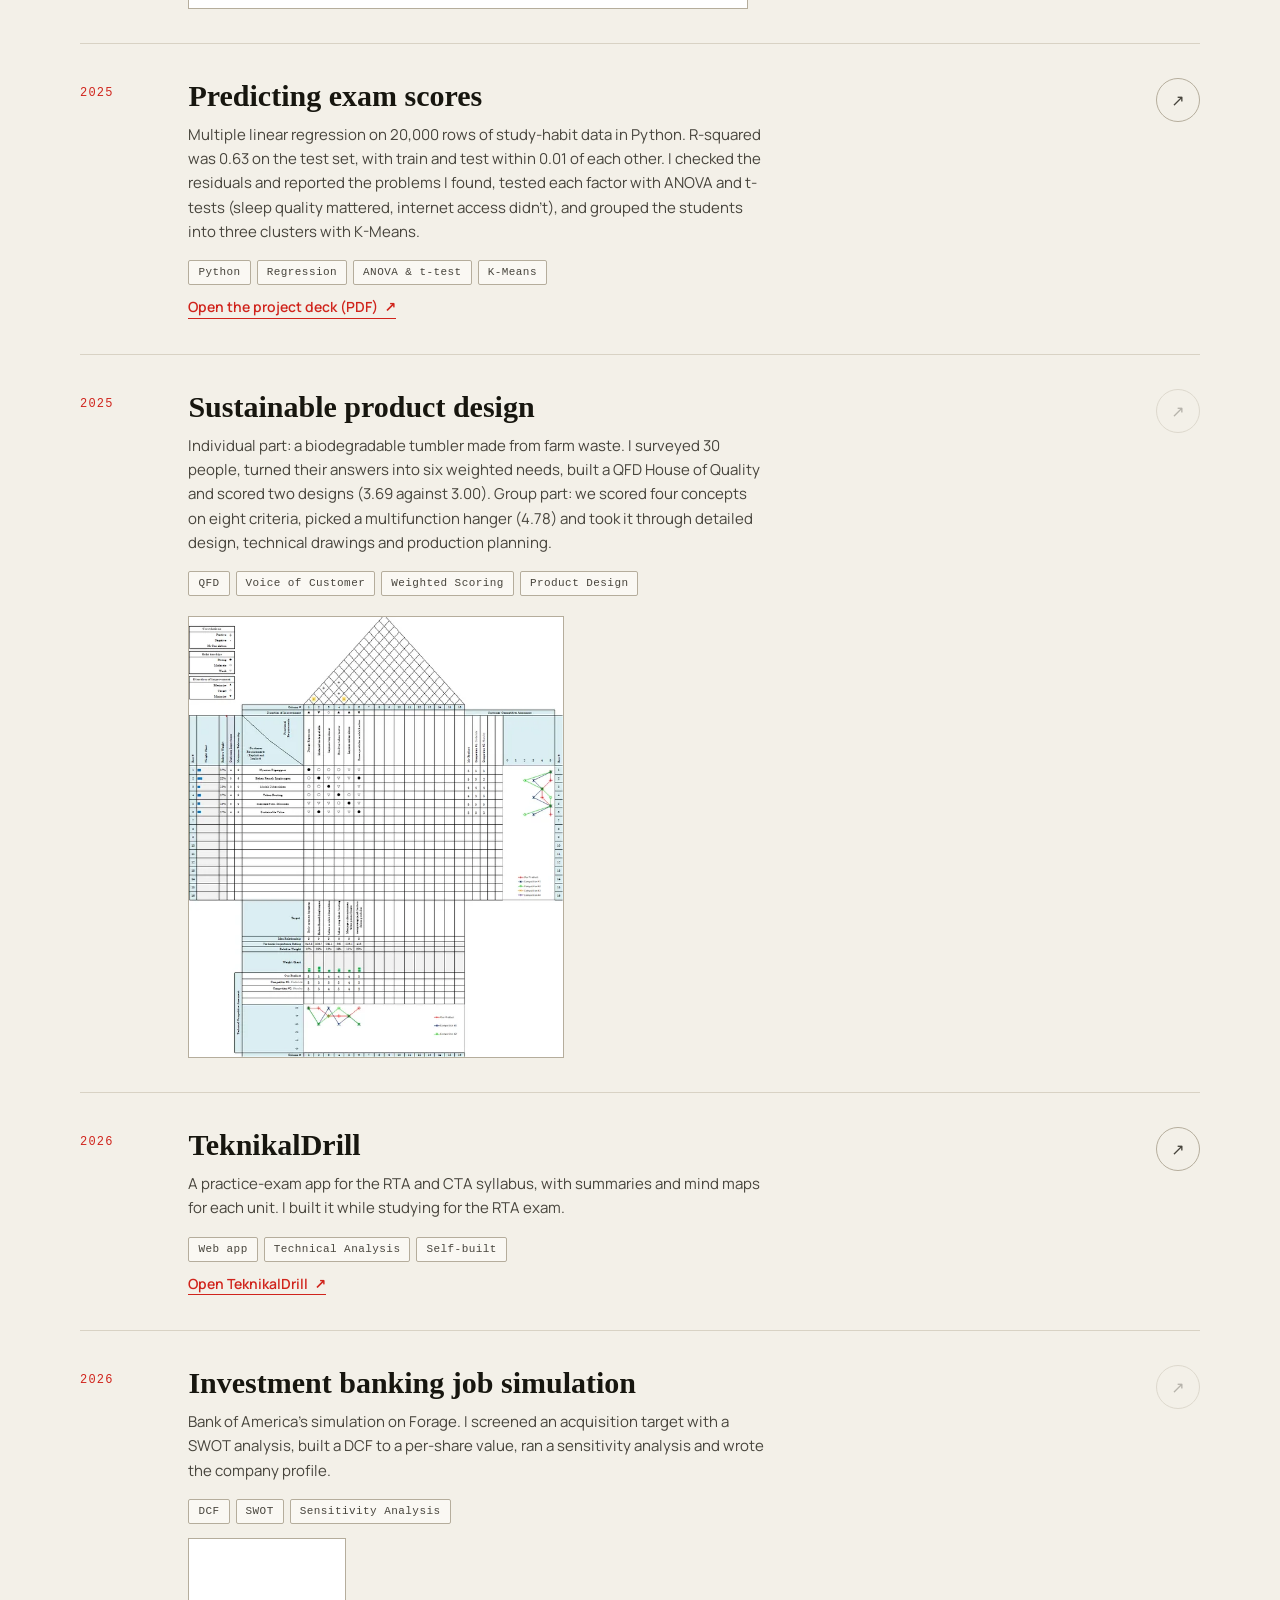
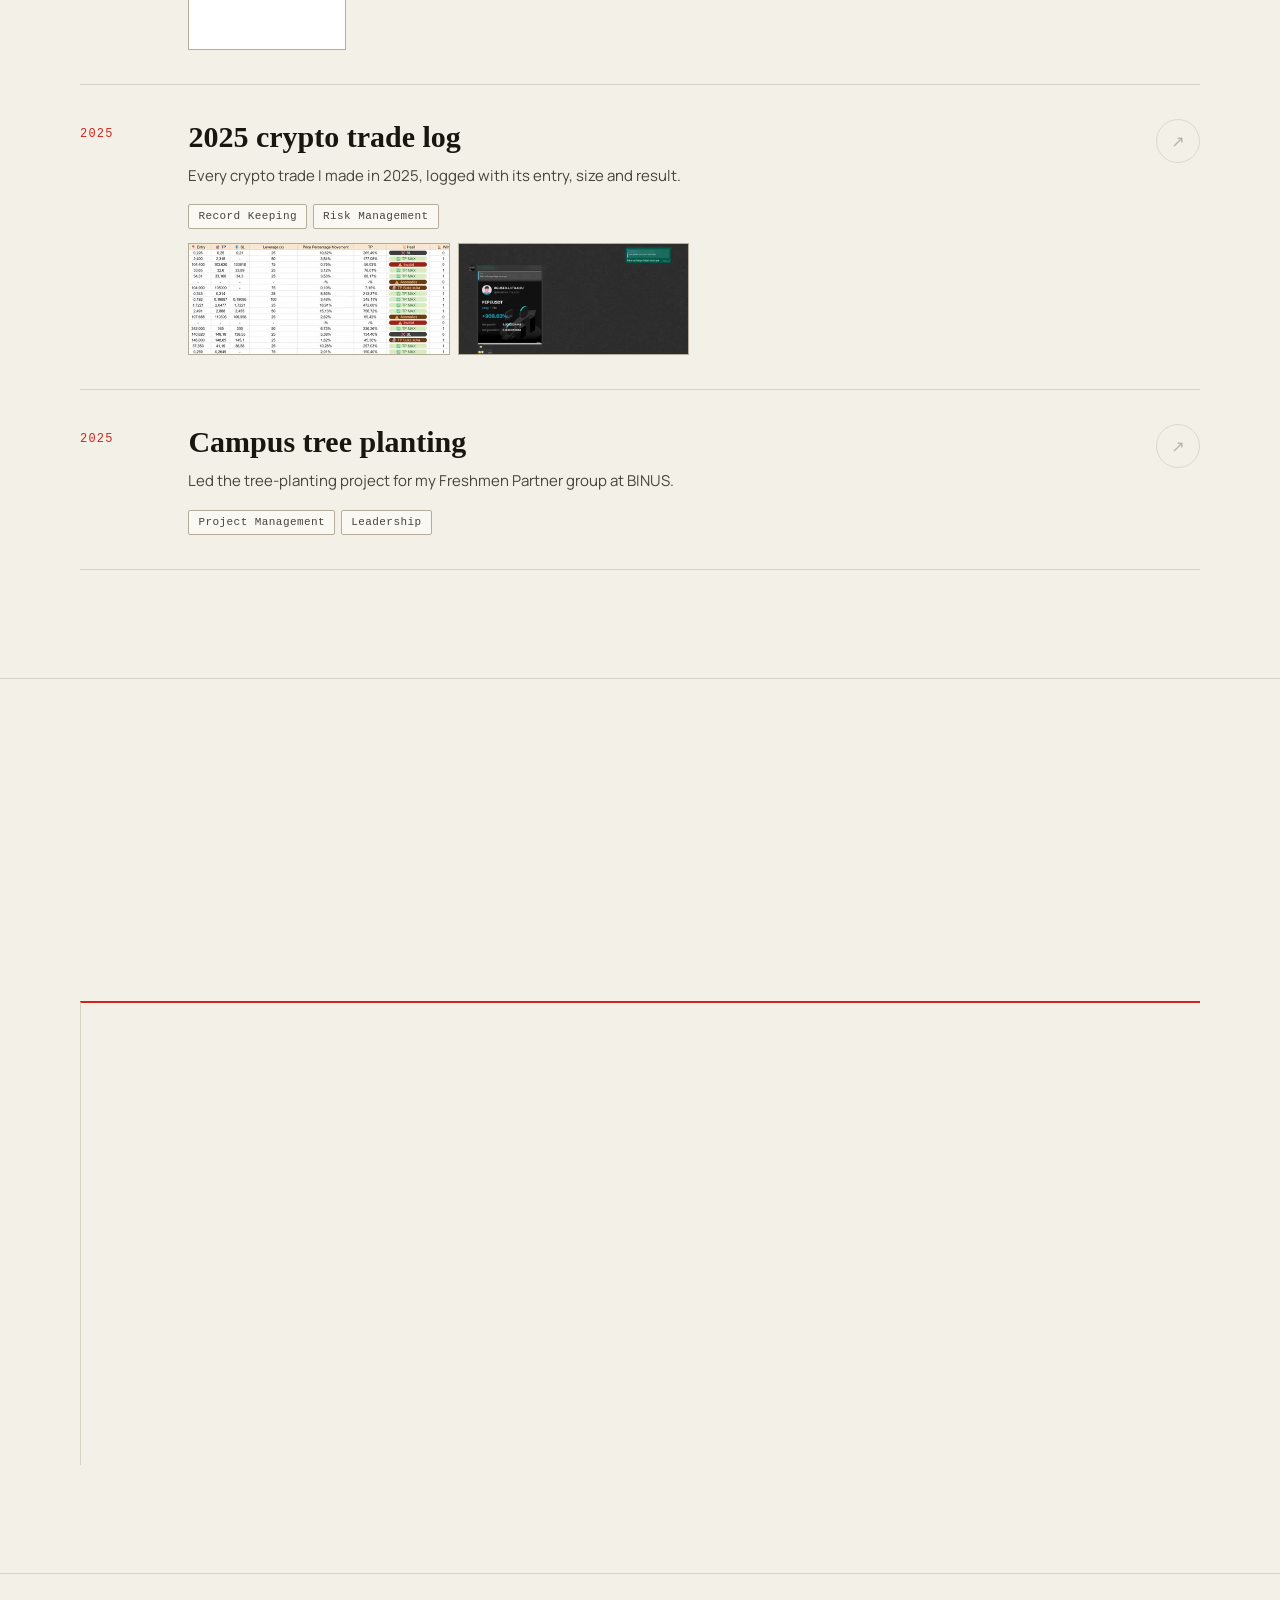
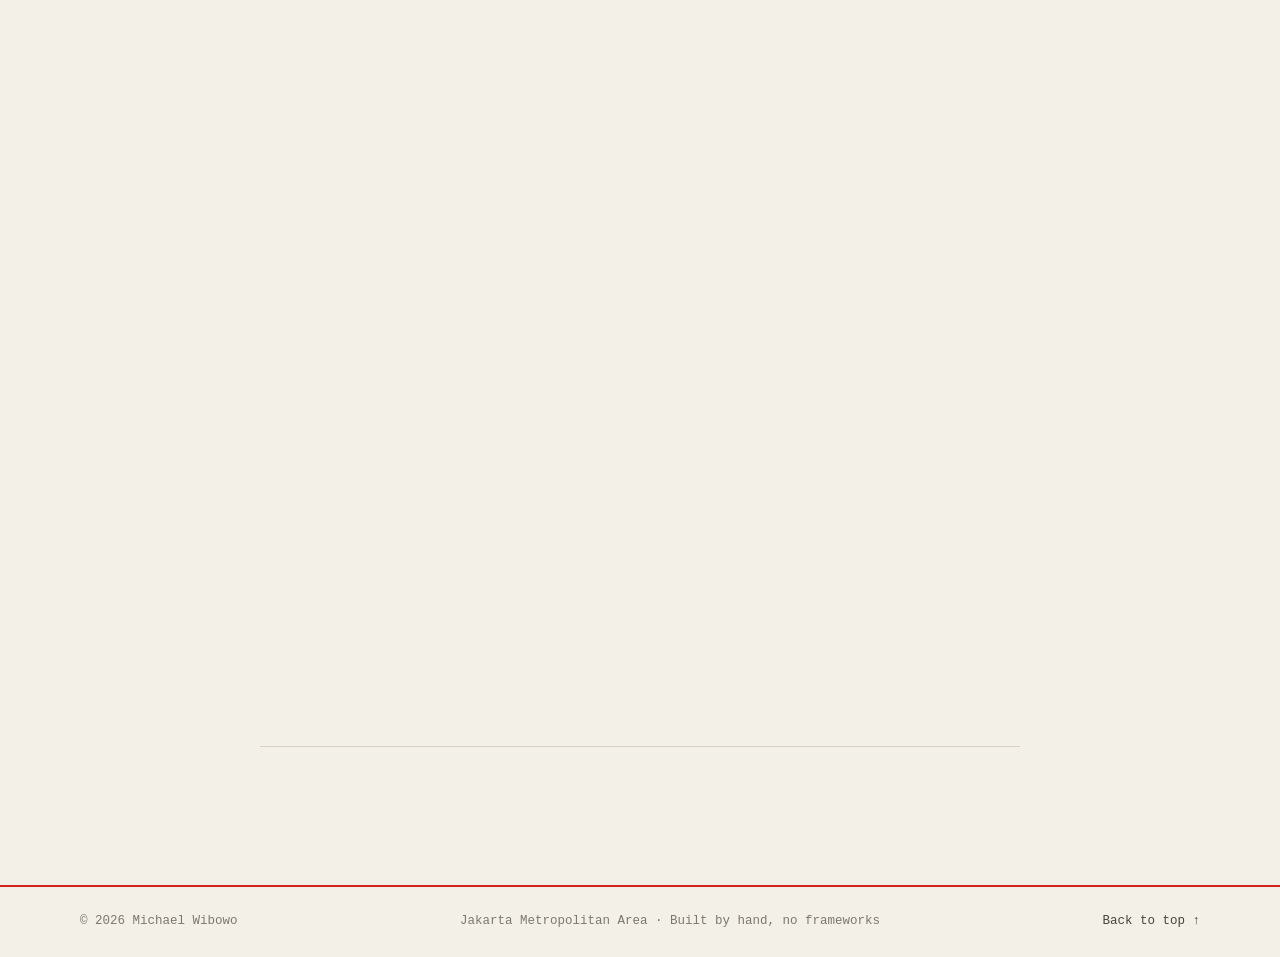
==== commit 028e3ca8: "Ganti og.png ke gaya kertas dan merah Kartu link-preview 1200x630 dibuat ulang mengikuti desain baru" ====
--- a/index.html
+++ b/index.html
@@ -16,14 +16,14 @@
 <meta property="og:title" content="Michael Wibowo — Portfolio">
 <meta property="og:description" content="Industrial Engineering student at BINUS. Builds ShifuWok, runs small businesses and a trading community. Open to internships in Jakarta from February 2027.">
 <meta property="og:url" content="https://beixuantianjun.github.io/portfolio/">
-<meta property="og:image" content="https://beixuantianjun.github.io/portfolio/assets/og.png">
+<meta property="og:image" content="https://beixuantianjun.github.io/portfolio/assets/og.png?v=20261110">
 <meta property="og:image:width" content="1200">
 <meta property="og:image:height" content="630">
 <meta property="og:image:alt" content="Michael Wibowo — portfolio">
 <meta name="twitter:card" content="summary_large_image">
 <meta name="twitter:title" content="Michael Wibowo — Portfolio">
 <meta name="twitter:description" content="Industrial Engineering student at BINUS. Builds ShifuWok, runs small businesses and a trading community. Open to internships in Jakarta from February 2027.">
-<meta name="twitter:image" content="https://beixuantianjun.github.io/portfolio/assets/og.png">
+<meta name="twitter:image" content="https://beixuantianjun.github.io/portfolio/assets/og.png?v=20261110">
 <link rel="icon" href="data:image/svg+xml,<svg xmlns='http://www.w3.org/2000/svg' viewBox='0 0 100 100'><text y='.9em' font-size='90'>⚡</text></svg>">
 <link rel="preload" href="assets/fonts/manrope-latin-800-normal.woff2" as="font" type="font/woff2" crossorigin>
 <link rel="stylesheet" href="css/fonts.css?v=20261008c">
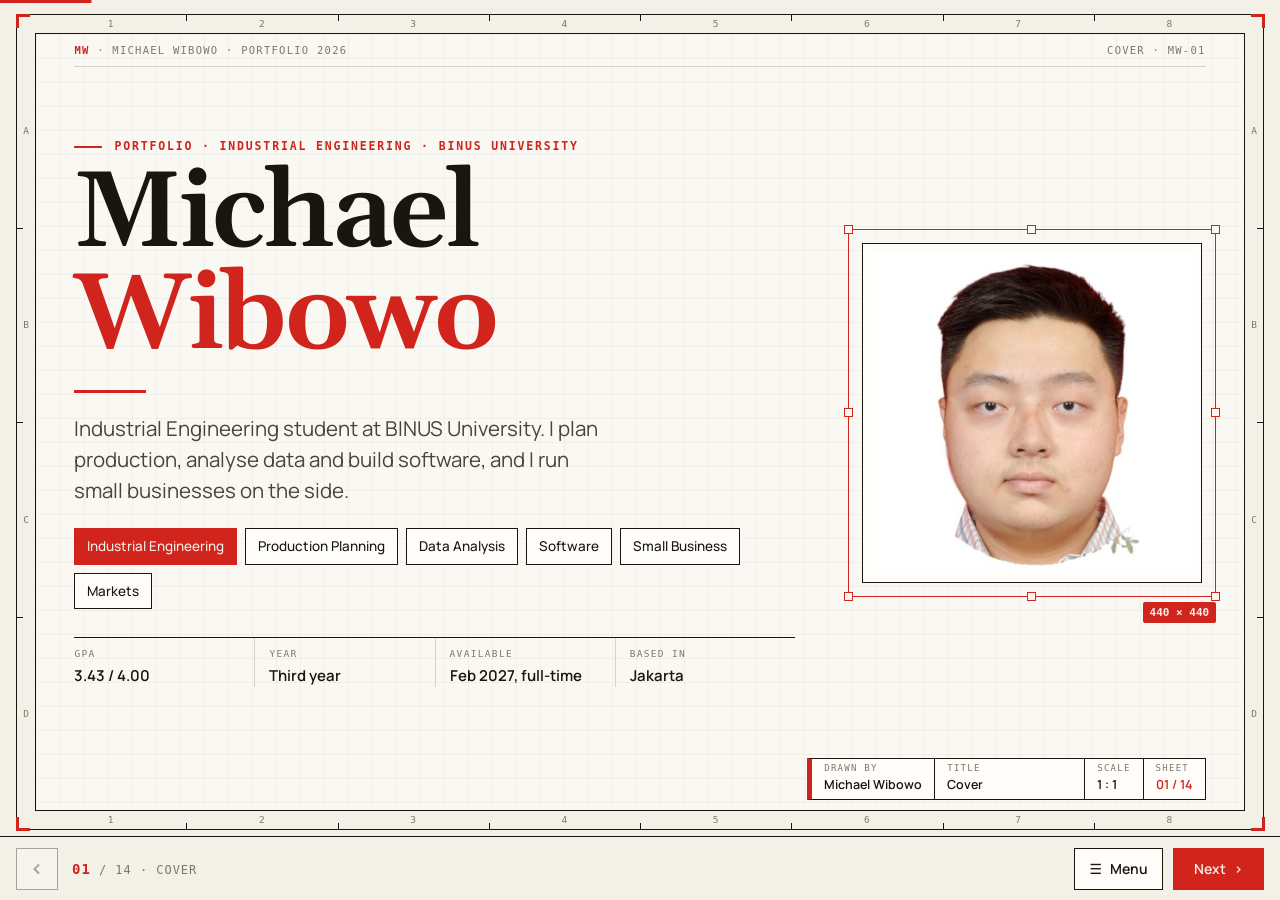
==== commit d7cacdda: "Ubah portofolio jadi 14 lembar gambar teknik Halaman satu-scroll diganti set lembar gambar teknik: s" ====
--- a/index.html
+++ b/index.html
@@ -4,7 +4,7 @@
 <meta charset="utf-8">
 <meta name="viewport" content="width=device-width, initial-scale=1, viewport-fit=cover">
 <title>Michael Wibowo — Portfolio</title>
-<meta name="description" content="Michael Wibowo, Industrial Engineering student at BINUS. Builds ShifuWok, runs small businesses and a trading community, and is looking for an internship from February 2027.">
+<meta name="description" content="Michael Wibowo, Industrial Engineering student at BINUS. Production planning, ergonomics, QFD and data projects, plus ShifuWok and small businesses. Looking for an internship from February 2027.">
 <meta name="theme-color" content="#f3f0e8">
 <link rel="canonical" href="https://beixuantianjun.github.io/portfolio/">
 
@@ -24,192 +24,48 @@
 <meta name="twitter:title" content="Michael Wibowo — Portfolio">
 <meta name="twitter:description" content="Industrial Engineering student at BINUS. Builds ShifuWok, runs small businesses and a trading community. Open to internships in Jakarta from February 2027.">
 <meta name="twitter:image" content="https://beixuantianjun.github.io/portfolio/assets/og.png?v=20261110">
-<link rel="icon" href="data:image/svg+xml,<svg xmlns='http://www.w3.org/2000/svg' viewBox='0 0 100 100'><text y='.9em' font-size='90'>⚡</text></svg>">
-<link rel="preload" href="assets/fonts/manrope-latin-800-normal.woff2" as="font" type="font/woff2" crossorigin>
-<link rel="stylesheet" href="css/fonts.css?v=20261008c">
-<link rel="stylesheet" href="css/style.css?v=20261110c">
+<link rel="icon" href="data:image/svg+xml,<svg xmlns='http://www.w3.org/2000/svg' viewBox='0 0 100 100'><rect width='100' height='100' fill='%23f3f0e8'/><rect x='6' y='6' width='88' height='88' fill='none' stroke='%2317160f' stroke-width='6'/><text x='50' y='66' font-family='Georgia,serif' font-weight='700' font-size='44' text-anchor='middle' fill='%23d0241c'>MW</text></svg>">
+<link rel="preload" href="assets/fonts/gelasio-normal-600.woff2" as="font" type="font/woff2" crossorigin>
+<link rel="stylesheet" href="css/fonts.css?v=20261126a">
+<link rel="stylesheet" href="css/style.css?v=20261126a">
 </head>
 <body>
 
-<!-- background: faint graph paper -->
-<div class="fx-grid" aria-hidden="true"></div>
+<!-- a set of drawing sheets, one on screen at a time; js/sheets.js fills them -->
+<div class="progress" aria-hidden="true"><i id="progress"></i></div>
 
-<!-- preloader ----------------------------------------------------------- -->
-<div class="loader" id="loader">
-  <div class="loader__inner">
-    <div class="loader__name" id="loaderName"></div>
-    <div class="loader__bar"><i></i></div>
-    <div class="loader__pct" id="loaderPct">0</div>
+<main class="deck" id="deck" aria-live="polite"></main>
+
+<nav class="bar" aria-label="Sheets">
+  <button class="bar__btn bar__prev" id="prev" type="button" aria-label="Previous sheet">‹</button>
+  <p class="bar__where" id="where"></p>
+  <div class="bar__right">
+    <button class="bar__btn bar__menu" id="menuBtn" type="button" aria-controls="menu" aria-expanded="false">☰ <span>Menu</span></button>
+    <button class="bar__btn bar__next" id="next" type="button"><span>Next</span> ›</button>
+  </div>
+</nav>
+
+<div class="menu" id="menu" hidden>
+  <div class="menu__panel" role="dialog" aria-modal="true" aria-labelledby="menuTitle">
+    <div class="menu__head">
+      <h2 id="menuTitle">Drawing register</h2>
+      <button class="bar__btn" type="button" data-close aria-label="Close menu">✕</button>
+    </div>
+    <ol class="register" id="register"></ol>
+    <p class="menu__hint">Arrow keys, Page Up / Page Down or a sideways swipe also turn the sheet.</p>
   </div>
 </div>
 
-<!-- scroll progress ----------------------------------------------------- -->
-<div class="progress" aria-hidden="true"><i id="progressBar"></i></div>
+<div class="lightbox" id="lightbox" hidden role="dialog" aria-modal="true" aria-label="Picture">
+  <button class="bar__btn lightbox__close" id="lbClose" type="button" aria-label="Close picture">✕</button>
+  <button class="bar__btn lightbox__prev" id="lbPrev" type="button" aria-label="Previous picture">‹</button>
+  <figure><img alt=""><figcaption id="lbCap"></figcaption></figure>
+  <button class="bar__btn lightbox__next" id="lbNext" type="button" aria-label="Next picture">›</button>
+</div>
 
-<!-- nav ----------------------------------------------------------------- -->
-<header class="nav" id="nav">
-  <a class="nav__logo magnetic" href="#top"><span id="navInitials"></span><i class="nav__pulse"></i></a>
-  <nav class="nav__links" id="navLinks" aria-label="Sections">
-    <a href="#about">About</a>
-    <a href="#specialties">Specialties</a>
-    <a href="#skills">Skills</a>
-    <a href="#experience">Experience</a>
-    <a href="#work">Work</a>
-    <a href="#awards">Awards</a>
-    <a href="#contact">Contact</a>
-    <i class="nav__ink" id="navInk" aria-hidden="true"></i>
-  </nav>
-  <button class="nav__burger" id="burger" aria-label="Open menu" aria-expanded="false"><span></span><span></span></button>
-</header>
+<noscript><p class="noscript">This portfolio needs JavaScript to turn its sheets. You can reach Michael at michaelwibo@gmail.com.</p></noscript>
 
-<main id="top">
-
-  <!-- HERO -------------------------------------------------------------- -->
-  <section class="hero" id="hero">
-    <div class="hero__inner">
-      <div class="hero__id reveal" data-reveal>
-        <figure class="avatar" id="avatar" hidden><img id="avatarImg" alt="" width="320" height="320"></figure>
-        <p class="hero__status"><i class="dot"></i><span id="heroAvailability"></span></p>
-      </div>
-
-      <h1 class="hero__name" id="heroName"></h1>
-
-      <p class="hero__roles">
-        <span class="hero__roleSwap"><span id="heroRole"></span><i class="caret"></i></span>
-      </p>
-
-      <p class="hero__tagline reveal" data-reveal id="heroTagline"></p>
-
-      <div class="hero__actions reveal" data-reveal>
-        <a class="btn btn--primary magnetic" href="#work"><span>See the work</span></a>
-        <a class="btn btn--ghost magnetic" href="#contact"><span>Get in touch</span></a>
-      </div>
-
-      <ul class="hero__stats" id="heroStats"></ul>
-    </div>
-
-    <a class="hero__scroll" href="#about" aria-label="Scroll down"><span></span></a>
-  </section>
-
-  <!-- MARQUEE ----------------------------------------------------------- -->
-  <div class="marquee" aria-hidden="true"><div class="marquee__track" id="marqueeTrack"></div></div>
-
-  <!-- ABOUT ------------------------------------------------------------- -->
-  <section class="section" id="about">
-    <div class="wrap about">
-      <div class="about__head">
-        <p class="eyebrow reveal" data-reveal><i></i>01 / About</p>
-        <h2 class="h2 split" id="aboutHeading"></h2>
-      </div>
-      <div class="about__body">
-        <div class="about__text" id="aboutText"></div>
-        <dl class="about__facts" id="aboutFacts"></dl>
-      </div>
-    </div>
-  </section>
-
-  <!-- SPECIALTIES ------------------------------------------------------- -->
-  <section class="section" id="specialties">
-    <div class="wrap">
-      <p class="eyebrow reveal" data-reveal><i></i>02 / Specialties</p>
-      <h2 class="h2 split">What I'm good at</h2>
-      <p class="lede reveal" data-reveal>Four areas I spend most of my time on.</p>
-      <div class="specs" id="specs"></div>
-    </div>
-  </section>
-
-  <!-- SKILLS ------------------------------------------------------------ -->
-  <section class="section" id="skills">
-    <div class="wrap">
-      <p class="eyebrow reveal" data-reveal><i></i>03 / Skills</p>
-      <h2 class="h2 split">The toolkit</h2>
-      <p class="lede reveal" data-reveal id="skillsNote"></p>
-      <div class="skills__filters" id="skillFilters" role="tablist" aria-label="Filter skills"></div>
-      <div class="skills__grid" id="skillsGrid"></div>
-    </div>
-  </section>
-
-  <!-- EXPERIENCE -------------------------------------------------------- -->
-  <section class="section" id="experience">
-    <div class="wrap">
-      <p class="eyebrow reveal" data-reveal><i></i>04 / Experience</p>
-      <h2 class="h2 split">Where I've been</h2>
-      <div class="timeline">
-        <div class="timeline__rail" aria-hidden="true"><i id="timelineFill"></i></div>
-        <ol class="timeline__list" id="timeline"></ol>
-      </div>
-
-      <div class="edu">
-        <div class="edu__col">
-          <h3 class="h3 reveal" data-reveal>Education</h3>
-          <div id="education"></div>
-        </div>
-        <div class="edu__col">
-          <h3 class="h3 reveal" data-reveal>Certifications</h3>
-          <ul class="certs" id="certs"></ul>
-        </div>
-      </div>
-    </div>
-  </section>
-
-  <!-- WORK -------------------------------------------------------------- -->
-  <section class="section" id="work">
-    <div class="wrap">
-      <p class="eyebrow reveal" data-reveal><i></i>05 / Selected work</p>
-      <h2 class="h2 split">What I've done</h2>
-      <div class="projects" id="projects"></div>
-    </div>
-  </section>
-
-  <!-- AWARDS ------------------------------------------------------------ -->
-  <section class="section" id="awards">
-    <div class="wrap">
-      <p class="eyebrow reveal" data-reveal><i></i>06 / Achievements</p>
-      <h2 class="h2 split">Competitions</h2>
-      <p class="lede reveal" data-reveal>National and regional competitions in science, engineering, journalism and cooking.</p>
-      <div class="awards" id="awards-grid"></div>
-    </div>
-  </section>
-
-  <!-- CONTACT ----------------------------------------------------------- -->
-  <section class="section section--contact" id="contact">
-    <div class="wrap contact">
-      <p class="eyebrow reveal" data-reveal><i></i>07 / Contact</p>
-      <h2 class="h2 h2--xl split" id="contactHeading"></h2>
-      <p class="lede reveal" data-reveal id="contactBlurb"></p>
-
-      <form class="form reveal" data-reveal id="contactForm" novalidate>
-        <div class="field">
-          <input id="f-name" name="name" type="text" required placeholder=" " autocomplete="name">
-          <label for="f-name">Your name</label><i class="field__line"></i>
-        </div>
-        <div class="field">
-          <input id="f-email" name="email" type="email" required placeholder=" " autocomplete="email">
-          <label for="f-email">Email</label><i class="field__line"></i>
-        </div>
-        <div class="field field--full">
-          <textarea id="f-msg" name="message" rows="4" required placeholder=" "></textarea>
-          <label for="f-msg">What's on your mind?</label><i class="field__line"></i>
-        </div>
-        <button class="btn btn--primary magnetic" type="submit"><span id="contactCta">Send</span></button>
-        <p class="form__note" id="formNote" role="status" aria-live="polite"></p>
-      </form>
-
-      <ul class="social" id="social"></ul>
-    </div>
-  </section>
-</main>
-
-<footer class="foot">
-  <div class="wrap foot__inner">
-    <span id="footName"></span>
-    <span class="foot__meta"><span id="footYear"></span> · Built by hand, no frameworks</span>
-    <a href="#top" class="foot__top magnetic">Back to top ↑</a>
-  </div>
-</footer>
-
-<script src="js/profile.js?v=20261110a"></script>
-<script src="js/swarm.js?v=20261110c"></script>
-<script src="js/main.js?v=20261110b"></script>
+<script src="js/profile.js?v=20261126a"></script>
+<script src="js/sheets.js?v=20261126a"></script>
 </body>
 </html>
--- a/css/fonts.css
+++ b/css/fonts.css
@@ -11,3 +11,9 @@
   src:url("../assets/fonts/manrope-latin-700-normal.woff2") format("woff2")}
 @font-face{font-family:"Manrope";font-style:normal;font-weight:800;font-display:swap;
   src:url("../assets/fonts/manrope-latin-800-normal.woff2") format("woff2")}
+/* Gelasio (SIL Open Font License) for headings — the same serif as og.png
+   and the LinkedIn banner. */
+@font-face{font-family:"Gelasio";font-style:normal;font-weight:600;font-display:swap;
+  src:url("../assets/fonts/gelasio-normal-600.woff2") format("woff2")}
+@font-face{font-family:"Gelasio";font-style:italic;font-weight:500;font-display:swap;
+  src:url("../assets/fonts/gelasio-italic-500.woff2") format("woff2")}
--- a/css/style.css
+++ b/css/style.css
@@ -1,444 +1,377 @@
 /* ==========================================================================
-   Portfolio — paper and ink.
-
-   November 2026 redesign. The old look (black background, cyan-violet-pink
-   gradient, glowing blobs, glass cards, particle field, custom cursor) was
-   the default look of generated sites. This one is built like a printed
-   engineering notebook: warm paper, near-black ink, one accent colour used
-   only where something needs pointing at, a serif for headings, and rules
-   instead of glowing boxes. Design system first, then components.
+   Portfolio — drawing sheets.
+
+   November 2026. The page is a set of engineering drawing sheets, one on
+   screen at a time: a bordered frame with zone numbers, a header strip and
+   a title block in the bottom-right corner, like a sheet from a technical
+   drawing set. Paper, ink and one red, the same as og.png and the LinkedIn
+   banner. js/sheets.js builds the sheets from js/profile.js.
    ========================================================================== */
 
 /* --- tokens --------------------------------------------------------------- */
 :root{
   --paper:#f3f0e8;        /* page */
-  --paper-2:#faf8f3;      /* cards, a step lighter than the page */
-  --ink:#17160f;          /* text, rules that matter, solid buttons */
+  --paper-2:#faf8f3;      /* the sheet itself */
+  --white:#fffdf9;        /* picture mounts */
+  --ink:#17160f;          /* text and rules */
   --ink-2:#47443c;        /* body copy */
-  --ink-3:#7d786c;        /* labels, dates, quiet text */
+  --ink-3:#7d786c;        /* labels, dates */
   --line:#d8d2c4;         /* hairlines */
-  --line-2:#b5ad9c;       /* hairlines on hover */
-
-  /* the red palette: one colour family, three strengths */
-  --red:#d0241c;          /* signal red: buttons, markers, the last name */
-  --red-deep:#8e150f;     /* hover and pressed states, text on red tints */
-  --red-soft:#f6dcd5;     /* tints behind badges and hovered rows */
-  --accent:var(--red);
-  --accent-soft:var(--red-soft);
-
-  --serif:"Iowan Old Style","Palatino Linotype",Palatino,"Book Antiqua",Georgia,"Times New Roman",serif;
+  --line-2:#b5ad9c;
+
+  --red:#d0241c;          /* signal red */
+  --red-deep:#8e150f;     /* hover, text on tints */
+  --red-soft:#f6dcd5;     /* tints */
+
+  --serif:"Gelasio",Georgia,"Times New Roman",serif;
   --font:"Manrope",system-ui,-apple-system,"Segoe UI",Roboto,sans-serif;
-  --mono:ui-monospace,SFMono-Regular,"SF Mono",Menlo,Consolas,monospace;
-
-  --wrap:1120px;
-  --gutter:clamp(20px,5vw,64px);
-  --r:4px;
-
+  --mono:ui-monospace,SFMono-Regular,"SF Mono",Menlo,Consolas,"DejaVu Sans Mono",monospace;
+
+  --bar:64px;             /* bottom navigation */
+  --gut:18px;             /* gap between the outer and inner border */
   --ease:cubic-bezier(.22,1,.36,1);
-  --ease-io:cubic-bezier(.65,0,.35,1);
-
-  /* read by js/swarm.js so the build boxes match the page */
-  --swarm-select:#d0241c;
-  --swarm-wire:rgba(23,22,15,.18);
 }
 
 *,*::before,*::after{box-sizing:border-box}
-html{scroll-behavior:smooth;-webkit-text-size-adjust:100%}
+html,body{height:100%}
 body{
-  margin:0;background:var(--paper);color:var(--ink);
-  font:400 16px/1.65 var(--font);
-  -webkit-font-smoothing:antialiased;
-  overflow-x:hidden;
-}
-body.is-locked{overflow:hidden}
-img{max-width:100%;display:block}
-/* class display rules beat the UA sheet, so make hidden win explicitly */
-[hidden]{display:none!important}
-a{color:inherit;text-decoration:none}
-button,input,textarea{font:inherit;color:inherit}
-::selection{background:var(--accent);color:var(--paper)}
-
-:focus-visible{outline:2px solid var(--accent);outline-offset:3px;border-radius:2px}
-
-.wrap{width:min(var(--wrap),100% - var(--gutter)*2);margin-inline:auto}
-
-/* --- background: faint graph paper, nothing that moves -------------------- */
-.fx-grid{
-  position:fixed;inset:0;z-index:0;pointer-events:none;
-  background-image:
-    linear-gradient(rgba(23,22,15,.045) 1px,transparent 1px),
-    linear-gradient(90deg,rgba(23,22,15,.045) 1px,transparent 1px);
-  background-size:32px 32px;
-}
-main,.nav,.foot,.marquee{position:relative;z-index:2}
-
-/* --- loader --------------------------------------------------------------- */
-.loader{position:fixed;inset:0;z-index:900;background:var(--paper);display:grid;place-items:center;
-  transition:opacity .6s var(--ease),visibility .6s}
-.loader.is-done{opacity:0;visibility:hidden}
-.loader__inner{width:min(320px,72vw);text-align:left}
-.loader__name{font:500 12px/1 var(--mono);letter-spacing:.18em;text-transform:uppercase;color:var(--ink-3);margin-bottom:14px}
-.loader__bar{height:1px;background:var(--line);overflow:hidden}
-.loader__bar i{display:block;height:100%;width:0;background:var(--red)}
-.loader__pct{margin-top:12px;font:500 11px/1 var(--mono);color:var(--ink-3);letter-spacing:.14em}
-
-/* --- scroll progress ------------------------------------------------------ */
-.progress{position:fixed;top:0;left:0;right:0;height:2px;z-index:80;background:transparent}
-.progress i{display:block;height:100%;width:0;background:var(--accent)}
-
-/* --- nav ------------------------------------------------------------------ */
-.nav{
-  position:fixed;top:0;left:0;right:0;z-index:70;
-  display:flex;align-items:center;justify-content:space-between;
-  padding:calc(18px + env(safe-area-inset-top,0px)) var(--gutter) 18px;
-  transition:padding .4s var(--ease),background .4s,border-color .4s;
-  border-bottom:1px solid transparent;
-}
-.nav.is-stuck{
-  padding-top:calc(11px + env(safe-area-inset-top,0px));padding-bottom:11px;
-  background:rgba(243,240,232,.94);border-bottom-color:var(--line);
-}
-.nav__logo{display:inline-flex;align-items:center;gap:8px;font:700 15px/1 var(--serif);letter-spacing:.02em}
-.nav__pulse{width:6px;height:6px;border-radius:50%;background:var(--accent)}
-
-.nav__links{position:relative;display:flex;gap:2px}
-.nav__links a{
-  position:relative;z-index:1;padding:7px 12px;font-size:13.5px;
-  font-weight:500;color:var(--ink-2);transition:color .25s
-}
-.nav__links a:hover{color:var(--ink)}
-.nav__links a.is-active{color:var(--ink)}
-.nav__links a.is-active::after{content:"";position:absolute;left:12px;right:12px;bottom:2px;height:1px;background:var(--accent)}
-.nav__ink{display:none}
-.nav__burger{display:none;width:42px;height:42px;border:1px solid var(--line-2);background:var(--paper-2);
-  border-radius:var(--r);cursor:pointer;padding:0;position:relative}
-.nav__burger span{position:absolute;left:11px;width:20px;height:1.5px;background:var(--ink);transition:transform .35s var(--ease)}
-.nav__burger span:nth-child(1){top:17px}
-.nav__burger span:nth-child(2){top:23px}
-.nav__burger[aria-expanded="true"] span:nth-child(1){transform:translateY(3px) rotate(45deg)}
-.nav__burger[aria-expanded="true"] span:nth-child(2){transform:translateY(-3px) rotate(-45deg)}
+  margin:0;overflow:hidden;background:var(--paper);color:var(--ink);
+  font:400 15px/1.55 var(--font);-webkit-font-smoothing:antialiased;text-rendering:optimizeLegibility;
+}
+img{display:block;max-width:100%}
+a{color:inherit}
+button{font:inherit;color:inherit}
+h1,h2,h3,h4,p,ol,ul,dl,dd,figure{margin:0}
+ol,ul{padding:0;list-style:none}
+:focus-visible{outline:2px solid var(--red);outline-offset:2px}
+.noscript{padding:40px;font-size:18px}
+
+/* --- progress line --------------------------------------------------------- */
+.progress{position:fixed;top:0;left:0;right:0;height:3px;z-index:30;background:transparent}
+.progress i{display:block;height:100%;background:var(--red);transform:scaleX(0);transform-origin:left;transition:transform .5s var(--ease)}
+
+/* --- the deck -------------------------------------------------------------- */
+.deck{position:fixed;inset:0 0 var(--bar) 0;overflow:hidden}
+.sheet{
+  position:absolute;inset:0;padding:14px 16px 6px;
+  opacity:0;visibility:hidden;transform:translateX(28px);
+  transition:opacity .35s ease,transform .5s var(--ease),visibility 0s linear .5s;
+}
+.sheet.is-before{transform:translateX(-28px)}
+.sheet.is-on{opacity:1;visibility:visible;transform:none;transition:opacity .35s ease,transform .5s var(--ease),visibility 0s}
+
+/* frame: outer border, zone strip, inner border */
+.sheet__frame{position:relative;height:100%;border:1.5px solid var(--ink);background:var(--paper)}
+.z{position:absolute;display:flex;font:500 9.5px/1 var(--mono);color:var(--ink-3);pointer-events:none}
+.z span{flex:1;display:flex;align-items:center;justify-content:center;position:relative}
+.z--t,.z--b{left:var(--gut);right:var(--gut);height:var(--gut)}
+.z--t{top:0}.z--b{bottom:0}
+.z--t span+span::before,.z--b span+span::before{content:"";position:absolute;left:0;width:1px;height:6px;background:var(--ink)}
+.z--t span+span::before{top:0}.z--b span+span::before{bottom:0}
+.z--l,.z--r{top:var(--gut);bottom:var(--gut);width:var(--gut);flex-direction:column}
+.z--l{left:0}.z--r{right:0}
+.z--l span+span::before,.z--r span+span::before{content:"";position:absolute;top:0;height:1px;width:6px;background:var(--ink)}
+.z--l span+span::before{left:0}.z--r span+span::before{right:0}
+.mark{position:absolute;width:14px;height:14px;pointer-events:none}
+.mark--tl{top:-1.5px;left:-1.5px;border-top:3px solid var(--red);border-left:3px solid var(--red)}
+.mark--tr{top:-1.5px;right:-1.5px;border-top:3px solid var(--red);border-right:3px solid var(--red)}
+.mark--bl{bottom:-1.5px;left:-1.5px;border-bottom:3px solid var(--red);border-left:3px solid var(--red)}
+.mark--br{bottom:-1.5px;right:-1.5px;border-bottom:3px solid var(--red);border-right:3px solid var(--red)}
+
+.sheet__inner{
+  position:absolute;inset:var(--gut);border:1px solid var(--ink);
+  background-color:var(--paper-2);
+  background-image:linear-gradient(rgba(23,22,15,.04) 1px,transparent 1px),linear-gradient(90deg,rgba(23,22,15,.04) 1px,transparent 1px);
+  background-size:24px 24px;
+  overflow-y:auto;overscroll-behavior:contain;scrollbar-width:thin;
+  display:flex;flex-direction:column;padding:14px clamp(18px,3vw,44px) 14px;
+}
+.sheet__head{
+  display:flex;justify-content:space-between;gap:16px;flex:none;
+  font:500 10.5px/1.3 var(--mono);letter-spacing:.12em;text-transform:uppercase;color:var(--ink-3);
+  padding-bottom:8px;border-bottom:1px solid var(--line);margin-bottom:clamp(10px,2vh,24px);
+}
+.sheet__head b{color:var(--red);font-weight:700}
+.sheet__body{flex:1 0 auto;display:flex;flex-direction:column;justify-content:center;min-height:0}
+.sheet__foot{flex:none;display:flex;justify-content:flex-end;margin-top:clamp(10px,1.8vh,20px)}
+
+/* title block, bottom right of every sheet */
+.tblock{display:grid;grid-template-columns:auto minmax(150px,auto) auto auto;border:1.5px solid var(--ink);border-left:5px solid var(--red);background:var(--white)}
+.tblock>div{padding:4px 12px 5px;border-left:1px solid var(--ink)}
+.tblock>div:first-child{border-left:0}
+.tblock dt{font:500 9px/1.2 var(--mono);letter-spacing:.14em;text-transform:uppercase;color:var(--ink-3)}
+.tblock dd{font-size:12.5px;font-weight:600;margin-top:1px;white-space:nowrap}
+.tblock__sheet dd{color:var(--red)}
+
+/* --- type ------------------------------------------------------------------ */
+.kicker{display:flex;align-items:center;gap:12px;font:600 11.5px/1.3 var(--mono);letter-spacing:.16em;text-transform:uppercase;color:var(--red);margin-bottom:10px}
+.kicker::before{content:"";width:28px;height:2px;background:var(--red);flex:none}
+.h2{font:600 clamp(26px,3vw,42px)/1.08 var(--serif);letter-spacing:-.015em;max-width:22ch}
+.h3{font:600 11px/1.3 var(--mono);letter-spacing:.14em;text-transform:uppercase;color:var(--ink-3);margin:20px 0 10px}
+.meta{margin-top:6px;font-size:14px;color:var(--ink-3)}
+.meta b{color:var(--ink);font-weight:600}
+.lead{margin:10px 0 14px;font-size:clamp(15.5px,1.25vw,18px);line-height:1.5;color:var(--ink-2);max-width:60ch}
+.body{margin-top:10px;font-size:15px;line-height:1.6;color:var(--ink-2);max-width:66ch}
+.keywords{margin-top:18px;font-size:13px;line-height:1.7;color:var(--ink-3);max-width:70ch}
+.keywords b,.methods b{font:600 10.5px var(--mono);letter-spacing:.14em;text-transform:uppercase;color:var(--red);margin-right:6px}
+.methods{margin-top:10px;font-size:13px;line-height:1.6;color:var(--ink-3)}
+.rule{display:block;width:72px;height:3px;background:var(--red);margin:22px 0 20px}
+
+/* buttons */
+.links{display:flex;flex-wrap:wrap;gap:10px;margin-top:18px}
+.btn{display:inline-flex;align-items:center;gap:8px;padding:10px 16px;border:1.5px solid var(--ink);font-size:14px;font-weight:600;text-decoration:none;transition:background .2s,color .2s,border-color .2s}
+.btn--line:hover{background:var(--ink);color:var(--paper)}
+.btn--red{background:var(--red);border-color:var(--red);color:var(--paper)}
+.btn--red:hover{background:var(--red-deep);border-color:var(--red-deep)}
+
+/* --- cover ----------------------------------------------------------------- */
+.cover{display:grid;grid-template-columns:minmax(0,1.35fr) minmax(0,.65fr);gap:clamp(28px,5vw,80px);align-items:center}
+.cover__name{font:600 clamp(54px,8.4vw,128px)/.95 var(--serif);letter-spacing:-.025em}
+.cover__name span{display:block;color:var(--red)}
+.cover__tag{font-size:clamp(17px,1.6vw,22px);line-height:1.5;color:var(--ink-2);max-width:44ch}
+.chips{display:flex;flex-wrap:wrap;gap:8px;margin-top:22px}
+.chip{padding:7px 12px;border:1px solid var(--ink);background:var(--white);font-size:13.5px;font-weight:500}
+.chip.is-on{background:var(--red);border-color:var(--red);color:var(--paper)}
+.specs{display:grid;grid-template-columns:repeat(4,minmax(0,1fr));margin-top:28px;border-top:1.5px solid var(--ink)}
+.specs>div{padding:10px 14px 0 0}
+.specs>div+div{padding-left:14px;border-left:1px solid var(--line)}
+.specs dt,.rows dt,.stats dt{font:500 9.5px/1.3 var(--mono);letter-spacing:.14em;text-transform:uppercase;color:var(--ink-3)}
+.specs dd{font-size:15px;font-weight:600;margin-top:3px}
+.cover__photo{position:relative;justify-self:center;width:min(100%,340px);margin:14px}
+.portrait{border:1.5px solid var(--ink);background:var(--white);padding:8px}
+.portrait img{width:100%;height:auto;aspect-ratio:1;object-fit:cover}
+.selbox{position:absolute;inset:-14px;border:1.5px solid var(--red);pointer-events:none}
+.selbox i{position:absolute;width:9px;height:9px;background:var(--paper-2);border:1.5px solid var(--red)}
+.selbox i:nth-child(1){left:-5px;top:-5px}.selbox i:nth-child(2){left:calc(50% - 5px);top:-5px}.selbox i:nth-child(3){right:-5px;top:-5px}
+.selbox i:nth-child(4){left:-5px;top:calc(50% - 5px)}.selbox i:nth-child(5){right:-5px;top:calc(50% - 5px)}
+.selbox i:nth-child(6){left:-5px;bottom:-5px}.selbox i:nth-child(7){left:calc(50% - 5px);bottom:-5px}.selbox i:nth-child(8){right:-5px;bottom:-5px}
+.dim{position:absolute;right:-14px;bottom:-40px;background:var(--red);color:var(--paper);font:600 11px/1 var(--mono);padding:5px 7px;border-radius:2px}
+
+/* --- shared layouts -------------------------------------------------------- */
+.split{display:grid;grid-template-columns:minmax(0,1.45fr) minmax(0,.55fr);gap:clamp(24px,4vw,64px);align-items:start}
+.split--even{grid-template-columns:repeat(2,minmax(0,1fr));margin-top:6px}
+.card{border:1.5px solid var(--ink);background:var(--white);padding:12px}
+.card__photo{width:100%;height:auto;max-height:min(34vh,300px);aspect-ratio:1;object-fit:cover;object-position:top;border:1px solid var(--line);margin-bottom:6px}
+.rows>div{padding:6px 0;border-top:1px solid var(--line)}
+.rows dd{font-size:14px;margin-top:2px;word-break:break-word}
+.rows a{color:var(--red-deep);text-decoration-thickness:1px;text-underline-offset:3px}
+.rows--wide{display:grid;grid-template-columns:repeat(4,minmax(0,1fr));gap:0 18px;margin-top:30px;border-top:1.5px solid var(--ink)}
+.rows--wide>div{border-top:0}
+
+/* numbers */
+.stats{display:flex;flex-wrap:wrap;gap:12px 28px;margin:4px 0 6px}
+.stats>div{display:flex;flex-direction:column-reverse;border-left:3px solid var(--red);padding-left:12px}
+.stats dd{font:600 clamp(22px,2.1vw,28px)/1.05 var(--serif);letter-spacing:-.01em}
+.stats--edu{margin:22px 0 8px;display:grid;grid-template-columns:auto auto minmax(0,1fr)}
+.stats--edu dd{font-size:clamp(30px,3.4vw,44px)}
+.stats--edu dt{max-width:34ch;line-height:1.5}
+
+.courses li{display:flex;gap:14px;align-items:baseline;padding:9px 0;border-top:1px solid var(--line);font-size:15.5px;font-weight:500}
+.courses li:first-child{border-top:1.5px solid var(--ink)}
+.courses span{font:600 11px var(--mono);color:var(--red)}
+.list li{display:grid;grid-template-columns:1fr auto;gap:2px 14px;padding:9px 0;border-top:1px solid var(--line)}
+.list li:first-child{border-top:1.5px solid var(--ink)}
+.list b{font-size:15px}
+.list span{grid-column:1;font-size:13.5px;color:var(--ink-2)}
+.list em{grid-column:2;grid-row:1;font:500 11px var(--mono);font-style:normal;color:var(--ink-3)}
+
+/* --- case sheets (projects and work) -------------------------------------- */
+.case{display:grid;grid-template-columns:minmax(0,1.12fr) minmax(0,.88fr);gap:clamp(24px,3.6vw,56px);align-items:start}
+.case--wide{grid-template-columns:1fr}
+.case--wide .steps{grid-template-columns:repeat(4,minmax(0,1fr))}
+.steps{display:grid;grid-template-columns:repeat(2,minmax(0,1fr));border-top:1.5px solid var(--ink);margin-bottom:12px}
+.steps li{padding:8px 16px 9px 0;border-bottom:1px solid var(--line)}
+.steps li:nth-child(2n){padding-left:16px;border-left:1px solid var(--line)}
+.case--wide .steps li{padding:12px 16px 14px;border-left:1px solid var(--line)}
+.case--wide .steps li:first-child{padding-left:0;border-left:0}
+.steps__n{font:600 10.5px var(--mono);color:var(--red);letter-spacing:.1em}
+.steps h4{font-size:14.5px;font-weight:700;margin:2px 0 3px}
+.steps p{font-size:13px;line-height:1.5;color:var(--ink-2)}
+
+.chain{display:flex;flex-wrap:wrap;align-items:center;gap:8px 0;margin-top:12px}
+.chain__step{position:relative;padding:6px 11px;border:1px solid var(--ink);background:var(--white);font-size:13px;font-weight:600}
+.chain__step+.chain__step{margin-left:30px}
+.chain__step+.chain__step::before{content:"→";position:absolute;left:-23px;top:50%;transform:translateY(-52%);color:var(--red);font-weight:700}
+.chain__step.is-end{background:var(--red);border-color:var(--red);color:var(--paper)}
+
+/* pictures */
+.case__figs{min-width:0}
+.figs{display:grid;gap:12px}
+.figs__more{display:grid;grid-template-columns:repeat(auto-fill,minmax(110px,1fr));gap:10px}
+.figs--grid{grid-template-columns:repeat(auto-fill,minmax(150px,1fr));gap:12px}
+.fig{min-width:0}
+.fig__btn{display:block;width:100%;padding:6px;border:1.5px solid var(--ink);background:var(--white);cursor:zoom-in;transition:border-color .2s,transform .2s}
+.fig__btn:hover{border-color:var(--red)}
+.fig__btn img{width:100%;height:auto;max-height:min(46vh,440px);object-fit:contain;margin:0 auto}
+.fig--small .fig__btn{padding:4px;border-width:1px}
+.fig--small .fig__btn img{height:clamp(52px,8vh,78px);max-height:none;object-fit:cover;object-position:top}
+.figs--grid .fig__btn img{height:150px;max-height:none;object-fit:cover;object-position:top}
+.fig figcaption{font:500 10.5px/1.35 var(--mono);letter-spacing:.06em;text-transform:uppercase;color:var(--ink-3);margin-top:6px}
+.fig--small figcaption{font-size:9.5px;letter-spacing:.04em}
+.figs__hint{font:500 10.5px var(--mono);color:var(--ink-3)}
+
+/* entries (businesses, markets) */
+.entries{border-top:1.5px solid var(--ink)}
+.entries li{padding:11px 0;border-bottom:1px solid var(--line)}
+.entries__head{display:flex;flex-wrap:wrap;align-items:baseline;gap:4px 12px}
+.entries__head b{font-size:16px}
+.entries__head span{font-size:13px;color:var(--ink-3)}
+.entries__head em{margin-left:auto;font:500 11px var(--mono);font-style:normal;color:var(--red-deep)}
+.entries p{margin-top:4px;font-size:14px;line-height:1.55;color:var(--ink-2)}
+
+/* skills */
+.skills{display:grid;grid-template-columns:repeat(5,minmax(0,1fr));margin-top:22px;border-top:2px solid var(--red)}
+.skill{padding:14px 16px 16px;border-left:1px solid var(--line)}
+.skill:first-child{padding-left:0;border-left:0}
+.skill__n{font:600 11px var(--mono);color:var(--red)}
+.skill h4{font-size:15px;font-weight:700;margin:4px 0 10px}
+.skill li{font-size:14px;padding:6px 0;border-top:1px dashed var(--line)}
+
+/* awards */
+.awards li{display:grid;grid-template-columns:118px minmax(0,1fr);gap:12px;align-items:start;padding:9px 0;border-top:1px solid var(--line)}
+.awards li:first-child{border-top:1.5px solid var(--ink)}
+.badge{justify-self:start;font:600 10.5px/1.2 var(--mono);letter-spacing:.08em;text-transform:uppercase;padding:5px 8px;border:1px solid var(--red);background:var(--red-soft);color:var(--red-deep)}
+.badge.is-win{background:var(--red);color:var(--paper)}
+.awards b{font-size:14.5px}
+.awards em{font:500 11px var(--mono);font-style:normal;color:var(--ink-3);margin-left:6px}
+.awards p{font-size:13.5px;color:var(--ink-2);margin-top:2px}
+
+/* contact */
+.contact__h{font:600 clamp(56px,9vw,136px)/.95 var(--serif);letter-spacing:-.03em;margin:4px 0 8px}
+
+/* --- bottom bar -------------------------------------------------------------- */
+.bar{
+  position:fixed;left:0;right:0;bottom:0;height:var(--bar);z-index:20;
+  display:flex;align-items:center;gap:14px;padding:0 16px;
+  background:var(--paper);border-top:1.5px solid var(--ink);
+}
+.bar__btn{
+  display:inline-flex;align-items:center;justify-content:center;gap:8px;min-width:42px;height:42px;padding:0 14px;
+  border:1.5px solid var(--ink);background:var(--white);cursor:pointer;font-size:14px;font-weight:600;
+  transition:background .2s,color .2s,border-color .2s;
+}
+.bar__btn:hover{background:var(--ink);color:var(--paper)}
+.bar__btn:disabled{opacity:.35;cursor:default;background:var(--white);color:var(--ink)}
+.bar__prev{font-size:22px;padding:0;width:42px}
+.bar__where{flex:1;min-width:0;font:500 12px var(--mono);letter-spacing:.08em;color:var(--ink-3);white-space:nowrap;overflow:hidden;text-overflow:ellipsis}
+.bar__where b{color:var(--red);font-size:14px}
+.bar__where span{text-transform:uppercase}
+.bar__right{display:flex;gap:10px}
+.bar__next{background:var(--red);border-color:var(--red);color:var(--paper);padding:0 20px}
+.bar__next:hover{background:var(--red-deep);border-color:var(--red-deep)}
+.bar__next:disabled{background:var(--red);color:var(--paper)}
+
+/* menu: the drawing register */
+.menu{position:fixed;inset:0;z-index:40;background:rgba(23,22,15,.38);display:flex;justify-content:flex-end}
+.menu[hidden]{display:none}
+.menu__panel{width:min(440px,100%);height:100%;overflow-y:auto;background:var(--paper-2);border-left:1.5px solid var(--ink);padding:18px 20px;animation:slide .35s var(--ease)}
+@keyframes slide{from{transform:translateX(30px);opacity:0}to{transform:none;opacity:1}}
+.menu__head{display:flex;justify-content:space-between;align-items:center;margin-bottom:14px}
+.menu__head h2{font:600 26px var(--serif)}
+.register{border-top:1.5px solid var(--ink)}
+.register a{display:grid;grid-template-columns:34px 1fr auto;gap:10px;align-items:baseline;padding:11px 8px;border-bottom:1px solid var(--line);text-decoration:none;font-size:15px;font-weight:500}
+.register a span{font:600 11px var(--mono);color:var(--red)}
+.register a em{font:500 10px var(--mono);font-style:normal;letter-spacing:.12em;text-transform:uppercase;color:var(--ink-3)}
+.register a:hover{background:var(--paper)}
+.register a.is-on{background:var(--red-soft)}
+.menu__hint{margin-top:16px;font-size:12.5px;color:var(--ink-3)}
+
+/* lightbox */
+.lightbox{position:fixed;inset:0;z-index:50;background:rgba(23,22,15,.9);display:flex;align-items:center;justify-content:center;gap:12px;padding:20px 12px}
+.lightbox[hidden]{display:none}
+.lightbox figure{width:min(1300px,calc(100vw - 140px));display:flex;flex-direction:column;align-items:center}
+.lightbox img{width:100%;height:auto;max-height:calc(100dvh - 90px);background:var(--white);padding:6px;object-fit:contain}
+.lightbox figcaption{margin-top:10px;font:500 12px var(--mono);letter-spacing:.08em;text-transform:uppercase;color:var(--paper)}
+.lightbox__close{position:absolute;top:14px;right:14px}
+.lightbox__prev,.lightbox__next{flex:none;font-size:22px;width:46px;padding:0}
+.lightbox [hidden]{display:none}
+
+/* --- smaller screens ------------------------------------------------------ */
+@media (max-width:1100px){
+  .skills{grid-template-columns:repeat(3,minmax(0,1fr))}
+  .skill:nth-child(4){padding-left:0;border-left:0}
+  .case--wide .steps{grid-template-columns:repeat(2,minmax(0,1fr))}
+  .case--wide .steps li:nth-child(3){padding-left:0;border-left:0}
+}
 @media (max-width:860px){
-  .nav__burger{display:block}
-  .nav__links{
-    position:fixed;inset:0;flex-direction:column;justify-content:center;align-items:center;gap:4px;
-    background:var(--paper);
-    opacity:0;visibility:hidden;transition:opacity .3s var(--ease),visibility .3s;
-  }
-  .nav__links.is-open{opacity:1;visibility:visible}
-  .nav__links a{font:600 28px/1.2 var(--serif);padding:10px 20px;color:var(--ink)}
-  .nav__links a.is-active::after{display:none}
-}
-
-/* --- buttons -------------------------------------------------------------- */
-.btn{
-  position:relative;display:inline-flex;align-items:center;justify-content:center;
-  padding:13px 24px;border-radius:var(--r);font-weight:600;font-size:14.5px;
-  border:1px solid var(--ink);cursor:pointer;background:transparent;color:var(--ink);
-  transition:background .2s,color .2s,border-color .2s;
-}
-.btn span{position:relative}
-.btn:hover{background:var(--ink);color:var(--paper)}
-.btn--primary{background:var(--red);border-color:var(--red);color:var(--paper)}
-.btn--primary:hover{background:var(--red-deep);border-color:var(--red-deep);color:var(--paper)}
-.btn--ghost{color:var(--ink)}
-
-/* --- type ----------------------------------------------------------------- */
-.h2{
-  font:600 clamp(34px,5.6vw,60px)/1.05 var(--serif);letter-spacing:-.015em;
-  margin:.15em 0 .55em;color:var(--ink);
-}
-.h2--xl{font-size:clamp(40px,7.5vw,84px)}
-.h3{font:600 20px/1.2 var(--serif);margin:0 0 18px}
-.lede{max-width:56ch;color:var(--ink-2);font-size:clamp(15px,1.6vw,17.5px);margin:0 0 40px}
-.eyebrow{
-  display:flex;align-items:center;gap:12px;margin:0 0 4px;
-  font:500 11.5px/1 var(--mono);letter-spacing:.16em;text-transform:uppercase;color:var(--ink-3);
-}
-.eyebrow i{width:28px;height:1px;background:var(--accent);display:block}
-
-/* split-text: each char is its own span so it can stagger in */
-.split .ch{display:inline-block;transform:translateY(60%);opacity:0}
-.split.is-in .ch{transform:none;opacity:1;transition:transform .6s var(--ease),opacity .5s;transition-delay:calc(var(--i)*14ms)}
-.ch.sp{display:inline-block;width:.25em}
-.word{display:inline-block;white-space:nowrap}
-
-/* generic reveal: a short rise, no blur */
-[data-reveal]{opacity:0;transform:translateY(14px);
-  transition:opacity .6s var(--ease),transform .6s var(--ease)}
-[data-reveal].is-in{opacity:1;transform:none}
-
-.section{padding:clamp(80px,12vh,130px) 0;position:relative;border-top:1px solid var(--line)}
-.section--contact{padding-bottom:clamp(60px,9vh,100px)}
-
-/* --- hero ----------------------------------------------------------------- */
-.hero{position:relative;min-height:100svh;display:flex;align-items:center;padding:120px 0 80px}
-.hero__canvas{display:none}
-.hero__inner{position:relative;z-index:2;width:min(var(--wrap),100% - var(--gutter)*2);margin-inline:auto}
-
-/* photo + status sit on one row; the row wraps before the photo shrinks */
-.hero__id{display:flex;align-items:center;gap:18px;flex-wrap:wrap;margin:0 0 34px}
-
-.avatar{
-  position:relative;flex:none;width:112px;height:112px;margin:0;
-  padding:4px;background:var(--paper-2);border:1px solid var(--ink);
-}
-.avatar img{width:100%;height:100%;object-fit:cover;object-position:center;display:block}
-@media (max-width:560px){.avatar{width:88px;height:88px}}
-
-.hero__status{
-  display:inline-flex;align-items:center;gap:9px;margin:0;
-  font:500 12.5px/1.3 var(--mono);color:var(--ink-2);letter-spacing:.02em;
-}
-.hero__status .dot{width:7px;height:7px;border-radius:50%;background:var(--accent)}
-
-.hero__name{
-  margin:0;font:600 clamp(52px,11vw,136px)/.95 var(--serif);letter-spacing:-.025em;color:var(--ink);
-}
-.hero__name .ch{display:inline-block;opacity:0;transform:translateY(.35em)}
-.hero__name .word:last-child{color:var(--red)}
-.hero__name.is-in .ch{opacity:1;transform:none;transition:transform .7s var(--ease),opacity .6s;transition-delay:calc(var(--i)*24ms)}
-
-.hero__roles{display:flex;align-items:baseline;gap:12px;flex-wrap:wrap;margin:22px 0 8px;
-  font:500 clamp(15px,2vw,19px)/1.3 var(--mono);color:var(--accent)}
-.hero__roleSwap{display:inline-flex;align-items:baseline}
-.caret{width:1px;height:1.1em;background:var(--accent);margin-left:3px;align-self:center;animation:blink 1s steps(2) infinite}
-@keyframes blink{50%{opacity:0}}
-
-.hero__tagline{max-width:48ch;color:var(--ink-2);font-size:clamp(16px,1.8vw,19px);margin:10px 0 34px}
-.hero__actions{display:flex;gap:12px;flex-wrap:wrap}
-
-.hero__stats{
-  list-style:none;margin:64px 0 0;padding:0;
-  display:grid;grid-template-columns:repeat(auto-fit,minmax(150px,1fr));
-  border-top:2px solid var(--red);border-bottom:1px solid var(--line);
-}
-.hero__stats li{padding:20px 20px 18px 0;border-right:1px solid var(--line);margin-right:20px}
-.hero__stats li:last-child{border-right:0;margin-right:0}
-.hero__stats b{display:block;font:600 clamp(30px,3.6vw,42px)/1 var(--serif);color:var(--ink)}
-.hero__stats span{display:block;margin-top:8px;font:500 11px/1.3 var(--mono);letter-spacing:.1em;text-transform:uppercase;color:var(--ink-3)}
-@media (max-width:560px){
-  .hero__stats{grid-template-columns:1fr 1fr}
-  .hero__stats li{border-right:0;margin-right:0;padding-right:10px;border-bottom:1px solid var(--line)}
-}
-
-.hero__scroll{display:none}
-
-/* --- marquee -------------------------------------------------------------- */
-.marquee{overflow:hidden;border-block:1px solid var(--red-deep);padding:14px 0;background:var(--red)}
-.marquee__track{display:flex;width:max-content;animation:slide 60s linear infinite}
-.marquee:hover .marquee__track{animation-play-state:paused}
-.marquee__item{display:inline-flex;align-items:center;gap:22px;padding-right:22px;
-  font:500 clamp(16px,2.2vw,24px)/1 var(--serif);font-style:italic;color:var(--paper);white-space:nowrap}
-.marquee__item::after{content:"";width:6px;height:6px;background:var(--paper);flex:none}
-@keyframes slide{to{transform:translateX(-50%)}}
-
-/* --- about ---------------------------------------------------------------- */
-.about__body{display:grid;grid-template-columns:1.35fr .8fr;gap:clamp(30px,5vw,70px);align-items:start}
-.about__text p{color:var(--ink-2);font-size:clamp(15.5px,1.6vw,17.5px);margin:0 0 18px;max-width:62ch}
-.about__text p:first-child{color:var(--ink);font:400 clamp(19px,2.2vw,24px)/1.45 var(--serif)}
-.about__facts{margin:0;border-top:2px solid var(--red)}
-.about__facts div{display:flex;justify-content:space-between;gap:18px;padding:14px 0;border-bottom:1px solid var(--line)}
-.about__facts dt{font:500 11px/1.4 var(--mono);letter-spacing:.12em;text-transform:uppercase;color:var(--ink-3);flex:none}
-.about__facts dd{margin:0;text-align:right;font-size:14px;color:var(--ink)}
-@media (max-width:820px){.about__body{grid-template-columns:1fr}}
-
-/* --- specialty cards ------------------------------------------------------ */
-.specs{display:grid;grid-template-columns:repeat(2,1fr);border-top:2px solid var(--red)}
-@media (max-width:760px){.specs{grid-template-columns:1fr}}
-.spec{
-  position:relative;padding:30px 28px 30px 0;border-bottom:1px solid var(--line);
-}
-.specs .spec:nth-child(odd){border-right:1px solid var(--line);padding-right:28px}
-.specs .spec:nth-child(even){padding-left:28px}
-@media (max-width:760px){
-  .specs .spec:nth-child(odd){border-right:0}
-  .specs .spec:nth-child(even){padding-left:0}
-}
-.spec__num{font:500 12px/1 var(--mono);letter-spacing:.12em;color:var(--accent)}
-.spec__bar{display:none}
-.spec h3{margin:12px 0 10px;font:600 23px/1.2 var(--serif)}
-.spec p{margin:0 0 18px;color:var(--ink-2);font-size:15px;line-height:1.62;max-width:52ch}
-.tags{display:flex;flex-wrap:wrap;gap:6px;list-style:none;margin:0;padding:0}
-.tags li{font:500 11px/1 var(--mono);letter-spacing:.04em;padding:6px 9px;border:1px solid var(--line-2);
-  border-radius:2px;color:var(--ink-2);background:var(--paper-2)}
-
-/* --- skills --------------------------------------------------------------- */
-.skills__filters{display:flex;flex-wrap:wrap;gap:6px;margin:0 0 30px}
-.chip{
-  padding:8px 14px;border-radius:2px;border:1px solid var(--line-2);background:transparent;
-  color:var(--ink-2);font:500 12.5px/1 var(--mono);cursor:pointer;
-  transition:color .2s,border-color .2s,background .2s;
-}
-.chip:hover{color:var(--ink);border-color:var(--ink)}
-.chip.is-on{color:var(--paper);background:var(--red);border-color:var(--red)}
-
-.skills__grid{display:grid;grid-template-columns:repeat(auto-fill,minmax(170px,1fr));gap:0;
-  border-top:2px solid var(--red);border-left:1px solid var(--line)}
-.skill{
-  display:flex;flex-direction:column;align-items:center;gap:12px;padding:24px 14px 20px;
-  border-right:1px solid var(--line);border-bottom:1px solid var(--line);background:transparent;
-  transition:background .25s;
-}
-.skill:hover{background:var(--red-soft)}
-.skill.is-hidden{display:none}
-.ring{width:76px;height:76px;position:relative;flex:none}
-.ring svg{width:100%;height:100%;transform:rotate(-90deg)}
-.ring circle{fill:none;stroke-width:3;stroke-linecap:butt}
-.ring .track{stroke:var(--line)}
-.ring .bar{stroke:var(--accent);stroke-dasharray:var(--len);stroke-dashoffset:var(--len);
-  transition:stroke-dashoffset 1.1s var(--ease)}
-.skill.is-in .ring .bar{stroke-dashoffset:var(--off)}
-.ring__val{position:absolute;inset:0;display:grid;place-items:center;font:500 13px/1 var(--mono);color:var(--ink)}
-.skill__name{font-size:13.5px;font-weight:600;text-align:center;margin:0}
-.skill__group{font:500 10px/1 var(--mono);letter-spacing:.14em;text-transform:uppercase;color:var(--ink-3);margin:0}
-
-/* --- timeline ------------------------------------------------------------- */
-.timeline{position:relative;padding-left:30px}
-.timeline__rail{position:absolute;left:4px;top:8px;bottom:8px;width:1px;background:var(--line)}
-.timeline__rail i{position:absolute;top:0;left:0;width:100%;height:0;background:var(--accent)}
-.timeline__list{list-style:none;margin:0;padding:0;display:grid;gap:0;border-top:2px solid var(--red)}
-.job{
-  position:relative;padding:26px 0 26px;border-bottom:1px solid var(--line);
-}
-.job::before{
-  content:"";position:absolute;left:-30px;top:34px;width:9px;height:9px;border-radius:50%;
-  background:var(--paper);border:1px solid var(--red);
-}
-.job__top{display:flex;flex-wrap:wrap;align-items:baseline;justify-content:space-between;gap:10px}
-.job__role{margin:0;font:600 21px/1.25 var(--serif)}
-.job__period{font:500 12px/1 var(--mono);letter-spacing:.06em;color:var(--ink-3);white-space:nowrap}
-.job__org{margin:6px 0 0;font-size:14.5px;font-weight:600;color:var(--accent)}
-.job__where{margin:3px 0 14px;font-size:12.5px;color:var(--ink-3)}
-.job ul.job__bullets{margin:0 0 16px;padding:0;list-style:none;display:grid;gap:7px}
-.job__bullets li{position:relative;padding-left:18px;max-width:78ch;color:var(--ink-2);font-size:15px;line-height:1.6}
-.job__bullets li::before{content:"–";position:absolute;left:0;top:0;color:var(--ink-3)}
-
-.edu{display:grid;grid-template-columns:1fr 1fr;gap:clamp(24px,4vw,56px);margin-top:70px}
-@media (max-width:760px){.edu{grid-template-columns:1fr}}
-.school{padding:18px 0;border-top:1px solid var(--line)}
-.edu__col .h3 + div .school:first-child{border-top:2px solid var(--red)}
-.school h4{margin:0 0 4px;font:600 18px/1.3 var(--serif)}
-.school .school__deg{margin:0;color:var(--ink);font-size:14.5px}
-.school .school__meta{margin:4px 0 8px;font:500 12px/1 var(--mono);color:var(--ink-3);letter-spacing:.06em}
-.school p.school__detail{margin:0;color:var(--ink-2);font-size:14px}
-.certs{list-style:none;margin:0;padding:0;display:grid;border-top:2px solid var(--red)}
-.certs li{display:flex;justify-content:space-between;gap:14px;align-items:baseline;
-  padding:14px 0;border-bottom:1px solid var(--line)}
-.certs b{font-weight:600;font-size:14.5px}
-.certs small{display:block;color:var(--ink-3);font-size:12.5px;font-weight:400}
-.certs time{font:500 12px/1.3 var(--mono);color:var(--ink-3);text-align:right}
-
-/* --- projects ------------------------------------------------------------- */
-.projects{display:grid;gap:0;border-top:2px solid var(--red)}
-.project{
-  position:relative;display:grid;grid-template-columns:70px 1fr auto;gap:clamp(18px,3vw,40px);
-  align-items:start;padding:34px 0;border-bottom:1px solid var(--line);
-}
-.project__year{font:500 12px/1.6 var(--mono);letter-spacing:.1em;color:var(--accent);padding-top:6px}
-.project h3{margin:0 0 9px;font:600 clamp(22px,2.8vw,30px)/1.2 var(--serif)}
-.project p{margin:0 0 16px;color:var(--ink-2);font-size:15px;max-width:64ch;line-height:1.62}
-.project__go{
-  width:44px;height:44px;flex:none;border-radius:50%;border:1px solid var(--line-2);
-  display:grid;place-items:center;font-size:16px;color:var(--ink-2);
-  transition:background .2s,color .2s,border-color .2s;
-}
-a.project__go:hover{background:var(--red);color:var(--paper);border-color:var(--red)}
-span.project__go{opacity:.35}
-/* a project that carries a poster: the thumbnail sits under the tags, wide
-   enough to read as a poster, and opens full size in a new tab */
-.project__shot{
-  display:block;margin:20px 0 0;max-width:560px;border:1px solid var(--line-2);
-  overflow:hidden;background:#fff;line-height:0;width:fit-content;transition:border-color .2s;
-}
-.project__shot img{display:block;width:auto;max-width:100%;height:auto;max-height:440px}
-.project__shot:hover{border-color:var(--ink)}
-/* evidence thumbnails: a wrapping row that works inside a project card, a
-   timeline entry and a certification row alike */
-.shots{display:flex;flex-wrap:wrap;gap:8px;margin:14px 0 0}
-.shots__item{
-  display:block;border:1px solid var(--line-2);overflow:hidden;
-  background:#fff;line-height:0;transition:border-color .2s;
-}
-.shots__item img{display:block;width:auto;height:110px;max-width:260px;object-fit:cover}
-.shots__item:hover{border-color:var(--ink)}
-@media (max-width:700px){ .shots__item img{height:90px;max-width:160px} }
-
-.project__open{
-  display:inline-flex;align-items:center;gap:6px;margin:12px 0 0;
-  font:600 14px/1.4 var(--font);color:var(--accent);
-  border-bottom:1px solid currentColor;padding-bottom:1px;
-}
-.project__open:hover{color:var(--ink)}
-@media (max-width:700px){
-  .project{grid-template-columns:1fr;padding:26px 0;gap:8px}
-  .project__year{padding-top:0}
-  .project__go{display:none}
-  .project__shot{max-width:100%}
-}
-
-/* --- awards --------------------------------------------------------------- */
-.awards{display:grid;grid-template-columns:repeat(auto-fit,minmax(250px,1fr));gap:0;
-  border-top:2px solid var(--red);border-left:1px solid var(--line)}
-.award{
-  position:relative;display:flex;flex-direction:column;gap:10px;padding:24px 22px;
-  border-right:1px solid var(--line);border-bottom:1px solid var(--line);
-}
-.award__place{
-  align-self:flex-start;padding:5px 9px;font:500 11px/1 var(--mono);
-  letter-spacing:.1em;text-transform:uppercase;color:var(--paper);background:var(--red);
-}
-/* finalists and placings get an outline, so a win still reads loudest */
-.award--minor .award__place{background:var(--red-soft);color:var(--red-deep);border:1px solid var(--red)}
-.award h3{margin:0;font:600 19px/1.3 var(--serif)}
-.award__year{font:500 11.5px/1 var(--mono);letter-spacing:.12em;color:var(--ink-3)}
-.award p{margin:0;color:var(--ink-2);font-size:14.2px;line-height:1.6}
-
-/* --- contact -------------------------------------------------------------- */
-.contact{max-width:760px}
-.form{display:grid;grid-template-columns:1fr 1fr;gap:26px 20px;margin:18px 0 44px}
-.field{position:relative}
-.field--full{grid-column:1/-1}
-.field input,.field textarea{
-  width:100%;background:transparent;border:0;border-bottom:1px solid var(--line-2);
-  padding:14px 2px 12px;font-size:15.5px;resize:vertical;outline:none;
-}
-.field label{
-  position:absolute;left:2px;top:14px;color:var(--ink-3);font-size:15.5px;pointer-events:none;
-  transition:transform .3s var(--ease),color .3s;transform-origin:left top;
-}
-.field input:focus + label,.field textarea:focus + label,
-.field input:not(:placeholder-shown) + label,.field textarea:not(:placeholder-shown) + label{
-  transform:translateY(-22px) scale(.76);color:var(--ink-2);
-}
-.field__line{position:absolute;left:0;bottom:0;height:1px;width:0;background:var(--ink);
-  transition:width .35s var(--ease)}
-.field input:focus ~ .field__line,.field textarea:focus ~ .field__line{width:100%}
-.form .btn{grid-column:1/-1;justify-self:start}
-.form__note{grid-column:1/-1;margin:0;font-size:13.5px;color:var(--accent);min-height:1.2em}
-@media (max-width:620px){.form{grid-template-columns:1fr}}
-
-.social{list-style:none;margin:0;padding:28px 0 0;border-top:1px solid var(--line);
-  display:flex;flex-wrap:wrap;gap:8px 22px}
-.social a{
-  display:inline-flex;align-items:center;gap:6px;font-size:14.5px;font-weight:600;
-  border-bottom:1px solid var(--line-2);padding-bottom:2px;transition:color .2s,border-color .2s;
-}
-.social a:hover{color:var(--accent);border-color:var(--accent)}
-
-/* --- footer --------------------------------------------------------------- */
-.foot{border-top:2px solid var(--red);padding:26px 0 calc(26px + env(safe-area-inset-bottom,0px))}
-.foot__inner{display:flex;flex-wrap:wrap;gap:12px;justify-content:space-between;align-items:center;
-  font:500 12.5px/1.4 var(--mono);color:var(--ink-3)}
-.foot__top{color:var(--ink-2)}
-.foot__top:hover{color:var(--accent)}
-
-/* --- reduced motion ------------------------------------------------------- */
+  :root{--gut:8px;--bar:58px}
+  .sheet{padding:8px 8px 4px}
+  .z{display:none}
+  .sheet__inner{padding:12px 16px 14px}
+  .sheet__head span+span{display:none}
+  .cover,.split,.split--even,.case{grid-template-columns:1fr}
+  .cover__photo{order:-1;width:min(44%,170px);justify-self:start;margin:14px 14px 30px}
+  .specs{grid-template-columns:repeat(2,minmax(0,1fr))}
+  .specs>div:nth-child(3){padding-left:0;border-left:0}
+  .stats--edu{grid-template-columns:1fr}
+  .rows--wide{grid-template-columns:1fr 1fr}
+  .skills{grid-template-columns:repeat(2,minmax(0,1fr))}
+  .skill:nth-child(n){padding-left:16px;border-left:1px solid var(--line)}
+  .skill:nth-child(2n+1){padding-left:0;border-left:0}
+  .sheet__foot{justify-content:stretch}
+  .tblock{width:100%;grid-template-columns:1fr 1fr}
+  .tblock>div:nth-child(3){border-left:0}
+  .tblock>div:nth-child(n+3){border-top:1px solid var(--ink)}
+  .tblock dd{white-space:normal}
+  .bar{gap:8px;padding:0 10px}
+  .bar__menu span{display:none}
+  .bar__where span{display:none}
+  .lightbox figure{width:calc(100vw - 24px)}
+  .lightbox__prev,.lightbox__next{position:absolute;bottom:16px}
+  .lightbox__prev{left:16px}.lightbox__next{right:16px}
+}
+@media (max-width:520px){
+  .steps,.case--wide .steps{grid-template-columns:1fr}
+  .steps li:nth-child(n),.case--wide .steps li:nth-child(n){padding-left:0;border-left:0}
+  .skills{grid-template-columns:1fr}
+  .skill:nth-child(n){padding-left:0;border-left:0}
+  .awards li{grid-template-columns:1fr}
+  .chain__step+.chain__step{margin-left:26px}
+}
+
+/* short laptop screens: tighten the vertical rhythm so a sheet fits */
+@media (min-width:861px) and (max-height:940px){
+  .sheet__inner{padding-top:10px;padding-bottom:10px}
+  .steps p{font-size:12.6px}
+  .lead{margin:8px 0 12px}
+  .stats{margin:2px 0 4px}
+}
+@media (min-width:861px) and (max-height:800px){
+  :root{--gut:12px;--bar:54px}
+  .sheet{padding:8px 10px 4px}
+  .z{font-size:8.5px}
+  .bar__btn{height:38px;min-width:38px}
+  .sheet__head{margin-bottom:8px;padding-bottom:6px}
+  .h2{font-size:clamp(24px,2.6vw,34px)}
+  .kicker{margin-bottom:6px}
+  .lead{font-size:15px;margin:6px 0 10px}
+  .steps li{padding:6px 14px 7px 0}
+  .steps p{font-size:12.3px;line-height:1.45}
+  .steps h4{font-size:13.5px}
+  .stats dd{font-size:22px}
+  .chain{margin-top:8px}
+  .chain__step{font-size:12px;padding:5px 9px}
+  .methods{font-size:12px;margin-top:6px}
+  .fig__btn img{max-height:38vh}
+  .entries li{padding:7px 0}
+  .entries p{font-size:13px}
+  .body{font-size:14px;margin-top:8px}
+  .awards li{padding:6px 0}
+  .awards p{font-size:12.5px}
+  .figs--grid .fig__btn img{height:110px}
+  .cover__name{font-size:clamp(50px,7.4vw,104px)}
+  .cover__photo{width:min(100%,280px)}
+  .sheet__foot{margin-top:8px}
+}
+
 @media (prefers-reduced-motion:reduce){
-  html{scroll-behavior:auto}
-  *,*::before,*::after{
-    animation-duration:.001ms!important;animation-iteration-count:1!important;
-    transition-duration:.001ms!important;
-  }
-  [data-reveal],.split .ch,.hero__name .ch{opacity:1!important;transform:none!important}
-  .marquee__track{animation:none}
-}
+  .sheet,.sheet.is-on,.progress i,.menu__panel{transition:none;animation:none;transform:none}
+}
+
+/* --- print: every sheet on its own page ------------------------------------ */
+@media print{
+  body{overflow:visible}
+  .bar,.progress,.menu,.lightbox{display:none!important}
+  .deck{position:static}
+  .sheet{position:relative;inset:auto;opacity:1;visibility:visible;transform:none;height:100vh;page-break-after:always}
+}
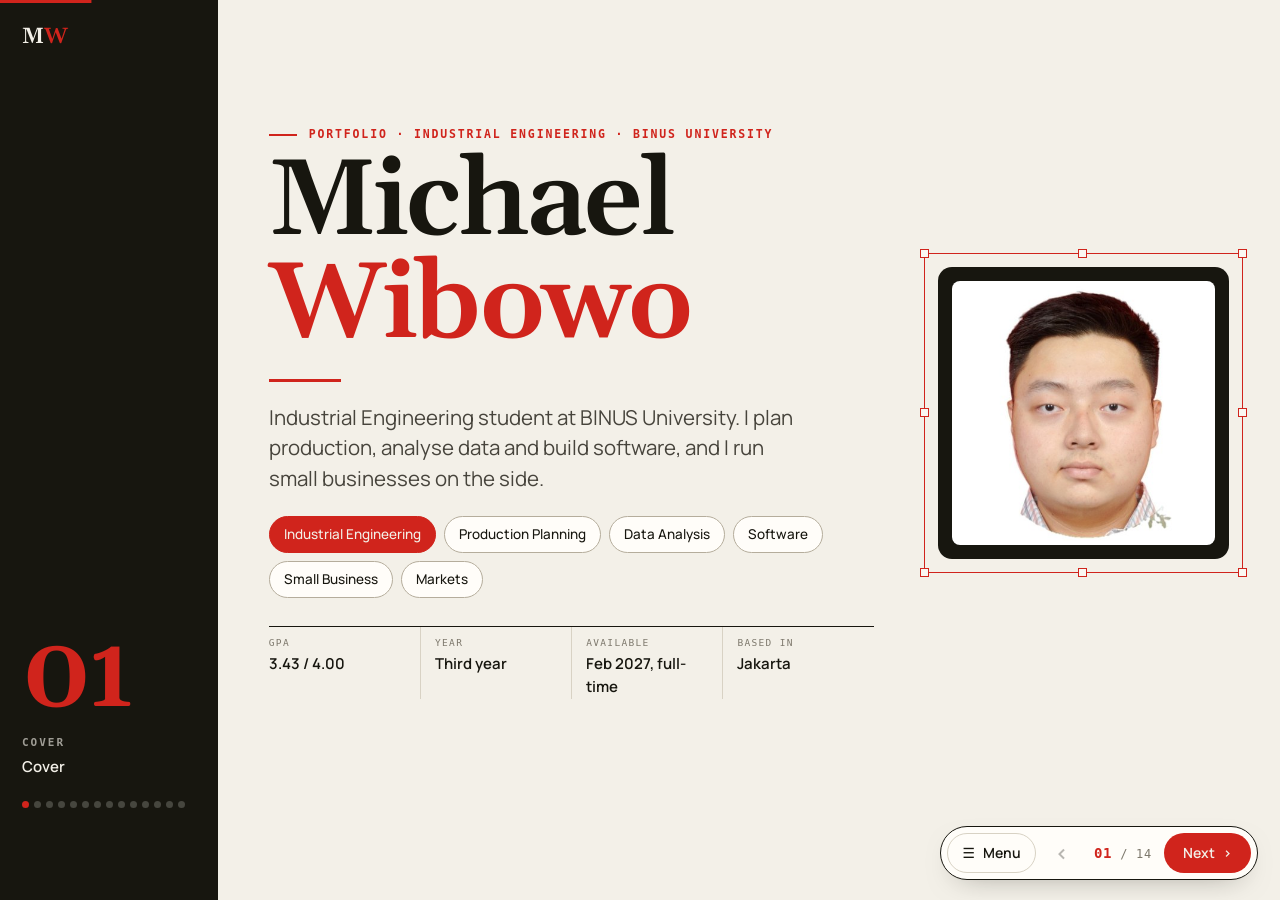
==== commit daea1de8: "Ganti desain lembar gambar teknik ke gaya editorial Bingkai bernomor, title block dan kertas bergari" ====
--- a/index.html
+++ b/index.html
@@ -27,7 +27,7 @@
 <link rel="icon" href="data:image/svg+xml,<svg xmlns='http://www.w3.org/2000/svg' viewBox='0 0 100 100'><rect width='100' height='100' fill='%23f3f0e8'/><rect x='6' y='6' width='88' height='88' fill='none' stroke='%2317160f' stroke-width='6'/><text x='50' y='66' font-family='Georgia,serif' font-weight='700' font-size='44' text-anchor='middle' fill='%23d0241c'>MW</text></svg>">
 <link rel="preload" href="assets/fonts/gelasio-normal-600.woff2" as="font" type="font/woff2" crossorigin>
 <link rel="stylesheet" href="css/fonts.css?v=20261126a">
-<link rel="stylesheet" href="css/style.css?v=20261126a">
+<link rel="stylesheet" href="css/style.css?v=20261126c">
 </head>
 <body>
 
@@ -36,11 +36,11 @@
 
 <main class="deck" id="deck" aria-live="polite"></main>
 
-<nav class="bar" aria-label="Sheets">
-  <button class="bar__btn bar__prev" id="prev" type="button" aria-label="Previous sheet">‹</button>
+<nav class="bar" aria-label="Pages">
+  <button class="bar__btn bar__menu" id="menuBtn" type="button" aria-controls="menu" aria-expanded="false">☰ <span>Menu</span></button>
+  <button class="bar__btn bar__prev" id="prev" type="button" aria-label="Previous page">‹</button>
   <p class="bar__where" id="where"></p>
   <div class="bar__right">
-    <button class="bar__btn bar__menu" id="menuBtn" type="button" aria-controls="menu" aria-expanded="false">☰ <span>Menu</span></button>
     <button class="bar__btn bar__next" id="next" type="button"><span>Next</span> ›</button>
   </div>
 </nav>
@@ -48,11 +48,11 @@
 <div class="menu" id="menu" hidden>
   <div class="menu__panel" role="dialog" aria-modal="true" aria-labelledby="menuTitle">
     <div class="menu__head">
-      <h2 id="menuTitle">Drawing register</h2>
+      <h2 id="menuTitle">All pages</h2>
       <button class="bar__btn" type="button" data-close aria-label="Close menu">✕</button>
     </div>
     <ol class="register" id="register"></ol>
-    <p class="menu__hint">Arrow keys, Page Up / Page Down or a sideways swipe also turn the sheet.</p>
+    <p class="menu__hint">Arrow keys, Page Up / Page Down or a sideways swipe also turn the page.</p>
   </div>
 </div>
 
@@ -65,7 +65,7 @@
 
 <noscript><p class="noscript">This portfolio needs JavaScript to turn its sheets. You can reach Michael at michaelwibo@gmail.com.</p></noscript>
 
-<script src="js/profile.js?v=20261126a"></script>
-<script src="js/sheets.js?v=20261126a"></script>
+<script src="js/profile.js?v=20261126b"></script>
+<script src="js/sheets.js?v=20261126c"></script>
 </body>
 </html>
--- a/css/style.css
+++ b/css/style.css
@@ -27,8 +27,8 @@
   --font:"Manrope",system-ui,-apple-system,"Segoe UI",Roboto,sans-serif;
   --mono:ui-monospace,SFMono-Regular,"SF Mono",Menlo,Consolas,"DejaVu Sans Mono",monospace;
 
-  --bar:64px;             /* bottom navigation */
-  --gut:18px;             /* gap between the outer and inner border */
+  --rail:clamp(190px,17vw,250px);   /* the dark column on the left */
+  --r:8px;                /* card corners */
   --ease:cubic-bezier(.22,1,.36,1);
 }
 
@@ -50,58 +50,39 @@
 .progress{position:fixed;top:0;left:0;right:0;height:3px;z-index:30;background:transparent}
 .progress i{display:block;height:100%;background:var(--red);transform:scaleX(0);transform-origin:left;transition:transform .5s var(--ease)}
 
-/* --- the deck -------------------------------------------------------------- */
-.deck{position:fixed;inset:0 0 var(--bar) 0;overflow:hidden}
+/* --- the deck: one page on screen, a dark rail on the left ------------------ */
+.deck{position:fixed;inset:0;overflow:hidden}
 .sheet{
-  position:absolute;inset:0;padding:14px 16px 6px;
-  opacity:0;visibility:hidden;transform:translateX(28px);
+  position:absolute;inset:0;
+  opacity:0;visibility:hidden;transform:translateY(18px);
   transition:opacity .35s ease,transform .5s var(--ease),visibility 0s linear .5s;
 }
-.sheet.is-before{transform:translateX(-28px)}
+.sheet.is-before{transform:translateY(-18px)}
 .sheet.is-on{opacity:1;visibility:visible;transform:none;transition:opacity .35s ease,transform .5s var(--ease),visibility 0s}
-
-/* frame: outer border, zone strip, inner border */
-.sheet__frame{position:relative;height:100%;border:1.5px solid var(--ink);background:var(--paper)}
-.z{position:absolute;display:flex;font:500 9.5px/1 var(--mono);color:var(--ink-3);pointer-events:none}
-.z span{flex:1;display:flex;align-items:center;justify-content:center;position:relative}
-.z--t,.z--b{left:var(--gut);right:var(--gut);height:var(--gut)}
-.z--t{top:0}.z--b{bottom:0}
-.z--t span+span::before,.z--b span+span::before{content:"";position:absolute;left:0;width:1px;height:6px;background:var(--ink)}
-.z--t span+span::before{top:0}.z--b span+span::before{bottom:0}
-.z--l,.z--r{top:var(--gut);bottom:var(--gut);width:var(--gut);flex-direction:column}
-.z--l{left:0}.z--r{right:0}
-.z--l span+span::before,.z--r span+span::before{content:"";position:absolute;top:0;height:1px;width:6px;background:var(--ink)}
-.z--l span+span::before{left:0}.z--r span+span::before{right:0}
-.mark{position:absolute;width:14px;height:14px;pointer-events:none}
-.mark--tl{top:-1.5px;left:-1.5px;border-top:3px solid var(--red);border-left:3px solid var(--red)}
-.mark--tr{top:-1.5px;right:-1.5px;border-top:3px solid var(--red);border-right:3px solid var(--red)}
-.mark--bl{bottom:-1.5px;left:-1.5px;border-bottom:3px solid var(--red);border-left:3px solid var(--red)}
-.mark--br{bottom:-1.5px;right:-1.5px;border-bottom:3px solid var(--red);border-right:3px solid var(--red)}
+.slide{display:grid;grid-template-columns:var(--rail) minmax(0,1fr);height:100%}
+
+/* the rail: page number, section, name */
+.rail{
+  position:relative;display:flex;flex-direction:column;gap:6px;
+  background:var(--ink);color:var(--paper);padding:26px 22px 92px;overflow:hidden;
+}
+.rail__brand{font:600 22px/1 var(--serif);letter-spacing:-.01em}
+.rail__brand span{color:var(--red)}
+.rail__num{margin-top:auto;font:600 clamp(72px,8vw,118px)/.85 var(--serif);color:var(--red);letter-spacing:-.04em}
+.rail__sec{font:600 11px/1.3 var(--mono);letter-spacing:.18em;text-transform:uppercase;color:rgba(243,240,232,.62);margin-top:10px}
+.rail__title{font-size:15px;font-weight:600;line-height:1.35}
+.rail__dots{display:flex;flex-wrap:wrap;gap:5px;margin-top:18px}
+.rail__dots i{width:7px;height:7px;border-radius:50%;background:rgba(243,240,232,.22)}
+.rail__dots i.is-on{background:var(--red)}
+.rail__dots i.is-past{background:rgba(243,240,232,.55)}
 
 .sheet__inner{
-  position:absolute;inset:var(--gut);border:1px solid var(--ink);
-  background-color:var(--paper-2);
-  background-image:linear-gradient(rgba(23,22,15,.04) 1px,transparent 1px),linear-gradient(90deg,rgba(23,22,15,.04) 1px,transparent 1px);
-  background-size:24px 24px;
+  position:relative;background:var(--paper);
   overflow-y:auto;overscroll-behavior:contain;scrollbar-width:thin;
-  display:flex;flex-direction:column;padding:14px clamp(18px,3vw,44px) 14px;
-}
-.sheet__head{
-  display:flex;justify-content:space-between;gap:16px;flex:none;
-  font:500 10.5px/1.3 var(--mono);letter-spacing:.12em;text-transform:uppercase;color:var(--ink-3);
-  padding-bottom:8px;border-bottom:1px solid var(--line);margin-bottom:clamp(10px,2vh,24px);
-}
-.sheet__head b{color:var(--red);font-weight:700}
+  display:flex;flex-direction:column;padding:clamp(22px,4vh,44px) clamp(22px,4vw,60px) 96px;
+}
 .sheet__body{flex:1 0 auto;display:flex;flex-direction:column;justify-content:center;min-height:0}
-.sheet__foot{flex:none;display:flex;justify-content:flex-end;margin-top:clamp(10px,1.8vh,20px)}
-
-/* title block, bottom right of every sheet */
-.tblock{display:grid;grid-template-columns:auto minmax(150px,auto) auto auto;border:1.5px solid var(--ink);border-left:5px solid var(--red);background:var(--white)}
-.tblock>div{padding:4px 12px 5px;border-left:1px solid var(--ink)}
-.tblock>div:first-child{border-left:0}
-.tblock dt{font:500 9px/1.2 var(--mono);letter-spacing:.14em;text-transform:uppercase;color:var(--ink-3)}
-.tblock dd{font-size:12.5px;font-weight:600;margin-top:1px;white-space:nowrap}
-.tblock__sheet dd{color:var(--red)}
+
 
 /* --- type ------------------------------------------------------------------ */
 .kicker{display:flex;align-items:center;gap:12px;font:600 11.5px/1.3 var(--mono);letter-spacing:.16em;text-transform:uppercase;color:var(--red);margin-bottom:10px}
@@ -119,10 +100,20 @@
 
 /* buttons */
 .links{display:flex;flex-wrap:wrap;gap:10px;margin-top:18px}
-.btn{display:inline-flex;align-items:center;gap:8px;padding:10px 16px;border:1.5px solid var(--ink);font-size:14px;font-weight:600;text-decoration:none;transition:background .2s,color .2s,border-color .2s}
+.btn{display:inline-flex;align-items:center;gap:8px;padding:10px 18px;border:1.5px solid var(--ink);border-radius:999px;font-size:14px;font-weight:600;text-decoration:none;transition:background .2s,color .2s,border-color .2s}
 .btn--line:hover{background:var(--ink);color:var(--paper)}
 .btn--red{background:var(--red);border-color:var(--red);color:var(--paper)}
 .btn--red:hover{background:var(--red-deep);border-color:var(--red-deep)}
+.btn--ink{background:var(--ink);color:var(--paper)}
+.btn--ink:hover{background:var(--red);border-color:var(--red)}
+.downloads{margin-top:22px}
+.downloads .h3{margin:0 0 -6px}
+.note{font-size:13.5px;line-height:1.55;color:var(--ink-2);margin:0 0 12px;padding-left:12px;border-left:2px solid var(--line-2)}
+.stats--about{margin:16px 0 0}
+.certs{display:grid;grid-template-columns:repeat(2,minmax(0,1fr));column-gap:20px;border-top:1.5px solid var(--ink)}
+.certs li{display:grid;grid-template-columns:minmax(0,1fr) auto;gap:0 10px;padding:6px 0;border-bottom:1px solid var(--line);font-size:13px}
+.certs span{grid-column:1;font-size:12.5px;color:var(--ink-3)}
+.certs em{grid-column:2;grid-row:1 / span 2;align-self:center;font:500 10.5px var(--mono);font-style:normal;color:var(--red-deep);text-align:right}
 
 /* --- cover ----------------------------------------------------------------- */
 .cover{display:grid;grid-template-columns:minmax(0,1.35fr) minmax(0,.65fr);gap:clamp(28px,5vw,80px);align-items:center}
@@ -130,7 +121,7 @@
 .cover__name span{display:block;color:var(--red)}
 .cover__tag{font-size:clamp(17px,1.6vw,22px);line-height:1.5;color:var(--ink-2);max-width:44ch}
 .chips{display:flex;flex-wrap:wrap;gap:8px;margin-top:22px}
-.chip{padding:7px 12px;border:1px solid var(--ink);background:var(--white);font-size:13.5px;font-weight:500}
+.chip{padding:7px 14px;border:1px solid var(--line-2);border-radius:999px;background:var(--white);font-size:13.5px;font-weight:500}
 .chip.is-on{background:var(--red);border-color:var(--red);color:var(--paper)}
 .specs{display:grid;grid-template-columns:repeat(4,minmax(0,1fr));margin-top:28px;border-top:1.5px solid var(--ink)}
 .specs>div{padding:10px 14px 0 0}
@@ -138,19 +129,19 @@
 .specs dt,.rows dt,.stats dt{font:500 9.5px/1.3 var(--mono);letter-spacing:.14em;text-transform:uppercase;color:var(--ink-3)}
 .specs dd{font-size:15px;font-weight:600;margin-top:3px}
 .cover__photo{position:relative;justify-self:center;width:min(100%,340px);margin:14px}
-.portrait{border:1.5px solid var(--ink);background:var(--white);padding:8px}
-.portrait img{width:100%;height:auto;aspect-ratio:1;object-fit:cover}
+.portrait{background:var(--ink);padding:14px;border-radius:14px}
+.portrait img{width:100%;height:auto;aspect-ratio:1;object-fit:cover;border-radius:8px;background:var(--white)}
 .selbox{position:absolute;inset:-14px;border:1.5px solid var(--red);pointer-events:none}
 .selbox i{position:absolute;width:9px;height:9px;background:var(--paper-2);border:1.5px solid var(--red)}
 .selbox i:nth-child(1){left:-5px;top:-5px}.selbox i:nth-child(2){left:calc(50% - 5px);top:-5px}.selbox i:nth-child(3){right:-5px;top:-5px}
 .selbox i:nth-child(4){left:-5px;top:calc(50% - 5px)}.selbox i:nth-child(5){right:-5px;top:calc(50% - 5px)}
 .selbox i:nth-child(6){left:-5px;bottom:-5px}.selbox i:nth-child(7){left:calc(50% - 5px);bottom:-5px}.selbox i:nth-child(8){right:-5px;bottom:-5px}
-.dim{position:absolute;right:-14px;bottom:-40px;background:var(--red);color:var(--paper);font:600 11px/1 var(--mono);padding:5px 7px;border-radius:2px}
+.dim{display:none;position:absolute;right:-14px;bottom:-40px;background:var(--red);color:var(--paper);font:600 11px/1 var(--mono);padding:5px 7px;border-radius:2px}
 
 /* --- shared layouts -------------------------------------------------------- */
 .split{display:grid;grid-template-columns:minmax(0,1.45fr) minmax(0,.55fr);gap:clamp(24px,4vw,64px);align-items:start}
 .split--even{grid-template-columns:repeat(2,minmax(0,1fr));margin-top:6px}
-.card{border:1.5px solid var(--ink);background:var(--white);padding:12px}
+.card{border:1px solid var(--line);border-radius:12px;background:var(--white);padding:12px}
 .card__photo{width:100%;height:auto;max-height:min(34vh,300px);aspect-ratio:1;object-fit:cover;object-position:top;border:1px solid var(--line);margin-bottom:6px}
 .rows>div{padding:6px 0;border-top:1px solid var(--line)}
 .rows dd{font-size:14px;margin-top:2px;word-break:break-word}
@@ -159,7 +150,7 @@
 .rows--wide>div{border-top:0}
 
 /* numbers */
-.stats{display:flex;flex-wrap:wrap;gap:12px 28px;margin:4px 0 6px}
+.stats{display:flex;flex-wrap:wrap;gap:10px 22px;margin:4px 0 6px}
 .stats>div{display:flex;flex-direction:column-reverse;border-left:3px solid var(--red);padding-left:12px}
 .stats dd{font:600 clamp(22px,2.1vw,28px)/1.05 var(--serif);letter-spacing:-.01em}
 .stats--edu{margin:22px 0 8px;display:grid;grid-template-columns:auto auto minmax(0,1fr)}
@@ -179,17 +170,16 @@
 .case{display:grid;grid-template-columns:minmax(0,1.12fr) minmax(0,.88fr);gap:clamp(24px,3.6vw,56px);align-items:start}
 .case--wide{grid-template-columns:1fr}
 .case--wide .steps{grid-template-columns:repeat(4,minmax(0,1fr))}
-.steps{display:grid;grid-template-columns:repeat(2,minmax(0,1fr));border-top:1.5px solid var(--ink);margin-bottom:12px}
-.steps li{padding:8px 16px 9px 0;border-bottom:1px solid var(--line)}
-.steps li:nth-child(2n){padding-left:16px;border-left:1px solid var(--line)}
-.case--wide .steps li{padding:12px 16px 14px;border-left:1px solid var(--line)}
-.case--wide .steps li:first-child{padding-left:0;border-left:0}
+.steps{display:grid;grid-template-columns:repeat(2,minmax(0,1fr));gap:10px;margin-bottom:12px}
+.steps li{padding:11px 14px 12px;background:var(--white);border:1px solid var(--line);border-radius:var(--r);border-top:3px solid var(--red)}
 .steps__n{font:600 10.5px var(--mono);color:var(--red);letter-spacing:.1em}
-.steps h4{font-size:14.5px;font-weight:700;margin:2px 0 3px}
+.steps h4{display:inline;margin-left:6px}
+.steps h4{font-size:14.5px;font-weight:700}
+.steps p{margin-top:4px}
 .steps p{font-size:13px;line-height:1.5;color:var(--ink-2)}
 
 .chain{display:flex;flex-wrap:wrap;align-items:center;gap:8px 0;margin-top:12px}
-.chain__step{position:relative;padding:6px 11px;border:1px solid var(--ink);background:var(--white);font-size:13px;font-weight:600}
+.chain__step{position:relative;padding:6px 13px;border:1px solid var(--line-2);border-radius:999px;background:var(--white);font-size:13px;font-weight:600}
 .chain__step+.chain__step{margin-left:30px}
 .chain__step+.chain__step::before{content:"→";position:absolute;left:-23px;top:50%;transform:translateY(-52%);color:var(--red);font-weight:700}
 .chain__step.is-end{background:var(--red);border-color:var(--red);color:var(--paper)}
@@ -200,12 +190,13 @@
 .figs__more{display:grid;grid-template-columns:repeat(auto-fill,minmax(110px,1fr));gap:10px}
 .figs--grid{grid-template-columns:repeat(auto-fill,minmax(150px,1fr));gap:12px}
 .fig{min-width:0}
-.fig__btn{display:block;width:100%;padding:6px;border:1.5px solid var(--ink);background:var(--white);cursor:zoom-in;transition:border-color .2s,transform .2s}
-.fig__btn:hover{border-color:var(--red)}
+.fig__btn{display:block;width:100%;padding:6px;border:1px solid var(--line);border-radius:var(--r);overflow:hidden;background:var(--white);cursor:zoom-in;transition:border-color .2s,transform .2s}
+.fig__btn:hover{border-color:var(--red);transform:translateY(-2px)}
+.fig__btn img{border-radius:4px}
 .fig__btn img{width:100%;height:auto;max-height:min(46vh,440px);object-fit:contain;margin:0 auto}
 .fig--small .fig__btn{padding:4px;border-width:1px}
 .fig--small .fig__btn img{height:clamp(52px,8vh,78px);max-height:none;object-fit:cover;object-position:top}
-.figs--grid .fig__btn img{height:150px;max-height:none;object-fit:cover;object-position:top}
+.figs--grid .fig__btn img{height:clamp(96px,14vh,140px);max-height:none;object-fit:cover;object-position:top}
 .fig figcaption{font:500 10.5px/1.35 var(--mono);letter-spacing:.06em;text-transform:uppercase;color:var(--ink-3);margin-top:6px}
 .fig--small figcaption{font-size:9.5px;letter-spacing:.04em}
 .figs__hint{font:500 10.5px var(--mono);color:var(--ink-3)}
@@ -220,12 +211,12 @@
 .entries p{margin-top:4px;font-size:14px;line-height:1.55;color:var(--ink-2)}
 
 /* skills */
-.skills{display:grid;grid-template-columns:repeat(5,minmax(0,1fr));margin-top:22px;border-top:2px solid var(--red)}
-.skill{padding:14px 16px 16px;border-left:1px solid var(--line)}
-.skill:first-child{padding-left:0;border-left:0}
+.skills{display:grid;grid-template-columns:repeat(3,minmax(0,1fr));gap:12px;margin-top:20px}
+.skill{padding:14px 16px;background:var(--white);border:1px solid var(--line);border-radius:12px}
+.skill ul{columns:2;column-gap:16px}
 .skill__n{font:600 11px var(--mono);color:var(--red)}
 .skill h4{font-size:15px;font-weight:700;margin:4px 0 10px}
-.skill li{font-size:14px;padding:6px 0;border-top:1px dashed var(--line)}
+.skill li{font-size:13.5px;padding:4px 0;border-top:1px dashed var(--line);break-inside:avoid}
 
 /* awards */
 .awards li{display:grid;grid-template-columns:118px minmax(0,1fr);gap:12px;align-items:start;padding:9px 0;border-top:1px solid var(--line)}
@@ -239,48 +230,52 @@
 /* contact */
 .contact__h{font:600 clamp(56px,9vw,136px)/.95 var(--serif);letter-spacing:-.03em;margin:4px 0 8px}
 
-/* --- bottom bar -------------------------------------------------------------- */
+/* --- navigation pill, bottom right ------------------------------------------ */
 .bar{
-  position:fixed;left:0;right:0;bottom:0;height:var(--bar);z-index:20;
-  display:flex;align-items:center;gap:14px;padding:0 16px;
-  background:var(--paper);border-top:1.5px solid var(--ink);
+  position:fixed;right:22px;bottom:20px;z-index:20;
+  display:flex;align-items:center;gap:6px;padding:6px;
+  background:var(--white);border:1.5px solid var(--ink);border-radius:999px;
+  box-shadow:0 10px 30px -18px rgba(23,22,15,.55);
 }
 .bar__btn{
-  display:inline-flex;align-items:center;justify-content:center;gap:8px;min-width:42px;height:42px;padding:0 14px;
-  border:1.5px solid var(--ink);background:var(--white);cursor:pointer;font-size:14px;font-weight:600;
+  display:inline-flex;align-items:center;justify-content:center;gap:8px;min-width:40px;height:40px;padding:0 14px;
+  border:1.5px solid transparent;border-radius:999px;background:transparent;cursor:pointer;font-size:14px;font-weight:600;
   transition:background .2s,color .2s,border-color .2s;
 }
-.bar__btn:hover{background:var(--ink);color:var(--paper)}
-.bar__btn:disabled{opacity:.35;cursor:default;background:var(--white);color:var(--ink)}
-.bar__prev{font-size:22px;padding:0;width:42px}
-.bar__where{flex:1;min-width:0;font:500 12px var(--mono);letter-spacing:.08em;color:var(--ink-3);white-space:nowrap;overflow:hidden;text-overflow:ellipsis}
+.bar__btn:hover{background:var(--paper)}
+.bar__btn:disabled{opacity:.3;cursor:default;background:transparent}
+.bar__prev{font-size:22px;padding:0;width:40px}
+.bar__where{min-width:0;padding:0 6px;font:500 12px var(--mono);letter-spacing:.06em;color:var(--ink-3);white-space:nowrap}
 .bar__where b{color:var(--red);font-size:14px}
-.bar__where span{text-transform:uppercase}
-.bar__right{display:flex;gap:10px}
-.bar__next{background:var(--red);border-color:var(--red);color:var(--paper);padding:0 20px}
-.bar__next:hover{background:var(--red-deep);border-color:var(--red-deep)}
+.bar__where span{display:none}
+.bar__right{display:flex;gap:6px}
+.bar__menu{border-color:var(--line)}
+.bar__next{background:var(--red);color:var(--paper);padding:0 18px}
+.bar__next:hover{background:var(--red-deep)}
 .bar__next:disabled{background:var(--red);color:var(--paper)}
-
-/* menu: the drawing register */
-.menu{position:fixed;inset:0;z-index:40;background:rgba(23,22,15,.38);display:flex;justify-content:flex-end}
+.menu .bar__btn,.lightbox .bar__btn{background:var(--white);border-color:var(--ink)}
+
+/* menu: every page as a card */
+.menu{position:fixed;inset:0;z-index:40;background:rgba(23,22,15,.55);display:flex;align-items:center;justify-content:center;padding:20px}
 .menu[hidden]{display:none}
-.menu__panel{width:min(440px,100%);height:100%;overflow-y:auto;background:var(--paper-2);border-left:1.5px solid var(--ink);padding:18px 20px;animation:slide .35s var(--ease)}
-@keyframes slide{from{transform:translateX(30px);opacity:0}to{transform:none;opacity:1}}
-.menu__head{display:flex;justify-content:space-between;align-items:center;margin-bottom:14px}
-.menu__head h2{font:600 26px var(--serif)}
-.register{border-top:1.5px solid var(--ink)}
-.register a{display:grid;grid-template-columns:34px 1fr auto;gap:10px;align-items:baseline;padding:11px 8px;border-bottom:1px solid var(--line);text-decoration:none;font-size:15px;font-weight:500}
-.register a span{font:600 11px var(--mono);color:var(--red)}
-.register a em{font:500 10px var(--mono);font-style:normal;letter-spacing:.12em;text-transform:uppercase;color:var(--ink-3)}
-.register a:hover{background:var(--paper)}
-.register a.is-on{background:var(--red-soft)}
-.menu__hint{margin-top:16px;font-size:12.5px;color:var(--ink-3)}
+.menu__panel{width:min(980px,100%);max-height:100%;overflow-y:auto;background:var(--paper);border-radius:14px;padding:22px 24px 20px;animation:rise .35s var(--ease)}
+@keyframes rise{from{transform:translateY(16px);opacity:0}to{transform:none;opacity:1}}
+.menu__head{display:flex;justify-content:space-between;align-items:center;margin-bottom:16px}
+.menu__head h2{font:600 28px var(--serif)}
+.register{display:grid;grid-template-columns:repeat(auto-fill,minmax(210px,1fr));gap:10px}
+.register a{display:flex;flex-direction:column;gap:4px;height:100%;padding:12px 14px 14px;border:1px solid var(--line);border-radius:var(--r);background:var(--white);text-decoration:none;font-size:15px;font-weight:600;line-height:1.3;transition:border-color .2s,transform .2s}
+.register a span{font:600 26px/1 var(--serif);color:var(--red)}
+.register a em{order:-1;font:500 10px var(--mono);font-style:normal;letter-spacing:.14em;text-transform:uppercase;color:var(--ink-3)}
+.register a:hover{border-color:var(--ink);transform:translateY(-2px)}
+.register a.is-on{background:var(--ink);border-color:var(--ink);color:var(--paper)}
+.register a.is-on em{color:rgba(243,240,232,.6)}
+.menu__hint{margin-top:14px;font-size:12.5px;color:var(--ink-3)}
 
 /* lightbox */
 .lightbox{position:fixed;inset:0;z-index:50;background:rgba(23,22,15,.9);display:flex;align-items:center;justify-content:center;gap:12px;padding:20px 12px}
 .lightbox[hidden]{display:none}
 .lightbox figure{width:min(1300px,calc(100vw - 140px));display:flex;flex-direction:column;align-items:center}
-.lightbox img{width:100%;height:auto;max-height:calc(100dvh - 90px);background:var(--white);padding:6px;object-fit:contain}
+.lightbox img{width:100%;height:auto;max-height:calc(100dvh - 90px);background:var(--white);padding:6px;border-radius:var(--r);object-fit:contain}
 .lightbox figcaption{margin-top:10px;font:500 12px var(--mono);letter-spacing:.08em;text-transform:uppercase;color:var(--paper)}
 .lightbox__close{position:absolute;top:14px;right:14px}
 .lightbox__prev,.lightbox__next{flex:none;font-size:22px;width:46px;padding:0}
@@ -288,69 +283,56 @@
 
 /* --- smaller screens ------------------------------------------------------ */
 @media (max-width:1100px){
-  .skills{grid-template-columns:repeat(3,minmax(0,1fr))}
-  .skill:nth-child(4){padding-left:0;border-left:0}
+  .skills{grid-template-columns:repeat(2,minmax(0,1fr))}
   .case--wide .steps{grid-template-columns:repeat(2,minmax(0,1fr))}
-  .case--wide .steps li:nth-child(3){padding-left:0;border-left:0}
 }
 @media (max-width:860px){
-  :root{--gut:8px;--bar:58px}
-  .sheet{padding:8px 8px 4px}
-  .z{display:none}
-  .sheet__inner{padding:12px 16px 14px}
-  .sheet__head span+span{display:none}
+  .slide{grid-template-columns:1fr;grid-template-rows:auto minmax(0,1fr)}
+  .rail{flex-direction:row;align-items:baseline;gap:12px;padding:12px 16px}
+  .rail__num{margin:0 0 0 auto;font-size:34px;order:3}
+  .rail__sec{margin:0}
+  .rail__title,.rail__dots{display:none}
+  .sheet__inner{padding:18px 16px 92px}
   .cover,.split,.split--even,.case{grid-template-columns:1fr}
-  .cover__photo{order:-1;width:min(44%,170px);justify-self:start;margin:14px 14px 30px}
+  .cover__photo{order:-1;width:min(44%,170px);justify-self:start;margin:14px 14px 22px}
   .specs{grid-template-columns:repeat(2,minmax(0,1fr))}
-  .specs>div:nth-child(3){padding-left:0;border-left:0}
+  .certs{grid-template-columns:1fr}
   .stats--edu{grid-template-columns:1fr}
   .rows--wide{grid-template-columns:1fr 1fr}
-  .skills{grid-template-columns:repeat(2,minmax(0,1fr))}
-  .skill:nth-child(n){padding-left:16px;border-left:1px solid var(--line)}
-  .skill:nth-child(2n+1){padding-left:0;border-left:0}
-  .sheet__foot{justify-content:stretch}
-  .tblock{width:100%;grid-template-columns:1fr 1fr}
-  .tblock>div:nth-child(3){border-left:0}
-  .tblock>div:nth-child(n+3){border-top:1px solid var(--ink)}
-  .tblock dd{white-space:normal}
-  .bar{gap:8px;padding:0 10px}
+  .skill ul{columns:1}
+  .bar{left:12px;right:12px;bottom:12px;justify-content:space-between}
   .bar__menu span{display:none}
-  .bar__where span{display:none}
   .lightbox figure{width:calc(100vw - 24px)}
   .lightbox__prev,.lightbox__next{position:absolute;bottom:16px}
   .lightbox__prev{left:16px}.lightbox__next{right:16px}
 }
 @media (max-width:520px){
   .steps,.case--wide .steps{grid-template-columns:1fr}
-  .steps li:nth-child(n),.case--wide .steps li:nth-child(n){padding-left:0;border-left:0}
   .skills{grid-template-columns:1fr}
-  .skill:nth-child(n){padding-left:0;border-left:0}
   .awards li{grid-template-columns:1fr}
-  .chain__step+.chain__step{margin-left:26px}
-}
-
-/* short laptop screens: tighten the vertical rhythm so a sheet fits */
+}
+
+/* short laptop screens: tighten the vertical rhythm so a page fits */
 @media (min-width:861px) and (max-height:940px){
-  .sheet__inner{padding-top:10px;padding-bottom:10px}
+  .sheet__inner{padding-top:22px}
   .steps p{font-size:12.6px}
   .lead{margin:8px 0 12px}
   .stats{margin:2px 0 4px}
 }
 @media (min-width:861px) and (max-height:800px){
-  :root{--gut:12px;--bar:54px}
-  .sheet{padding:8px 10px 4px}
-  .z{font-size:8.5px}
-  .bar__btn{height:38px;min-width:38px}
-  .sheet__head{margin-bottom:8px;padding-bottom:6px}
+  .sheet__inner{padding-top:16px;padding-bottom:78px}
+  .bar{bottom:12px;right:14px}
+  .bar__btn{height:36px;min-width:36px}
+  .rail__num{font-size:clamp(60px,6.4vw,92px)}
   .h2{font-size:clamp(24px,2.6vw,34px)}
   .kicker{margin-bottom:6px}
   .lead{font-size:15px;margin:6px 0 10px}
-  .steps li{padding:6px 14px 7px 0}
+  .steps li{padding:8px 11px}
   .steps p{font-size:12.3px;line-height:1.45}
   .steps h4{font-size:13.5px}
   .stats dd{font-size:22px}
   .chain{margin-top:8px}
-  .chain__step{font-size:12px;padding:5px 9px}
+  .chain__step{font-size:12px;padding:5px 10px}
   .methods{font-size:12px;margin-top:6px}
   .fig__btn img{max-height:38vh}
   .entries li{padding:7px 0}
@@ -358,20 +340,23 @@
   .body{font-size:14px;margin-top:8px}
   .awards li{padding:6px 0}
   .awards p{font-size:12.5px}
-  .figs--grid .fig__btn img{height:110px}
   .cover__name{font-size:clamp(50px,7.4vw,104px)}
   .cover__photo{width:min(100%,280px)}
-  .sheet__foot{margin-top:8px}
+  .note{font-size:12.3px;margin-bottom:8px}
+  .links{margin-top:10px}
+  .btn{padding:7px 14px;font-size:13px}
 }
 
 @media (prefers-reduced-motion:reduce){
   .sheet,.sheet.is-on,.progress i,.menu__panel{transition:none;animation:none;transform:none}
 }
 
-/* --- print: every sheet on its own page ------------------------------------ */
+/* --- print: every page on its own sheet of paper --------------------------- */
 @media print{
   body{overflow:visible}
   .bar,.progress,.menu,.lightbox{display:none!important}
   .deck{position:static}
-  .sheet{position:relative;inset:auto;opacity:1;visibility:visible;transform:none;height:100vh;page-break-after:always}
-}
+  .sheet,.sheet.is-before,.sheet.is-on{position:relative;inset:auto;opacity:1!important;visibility:visible!important;transform:none!important;transition:none!important;height:100vh;page-break-after:always;break-after:page}
+  .sheet__inner{overflow:hidden;padding-bottom:30px}
+  @page{margin:0}
+}
